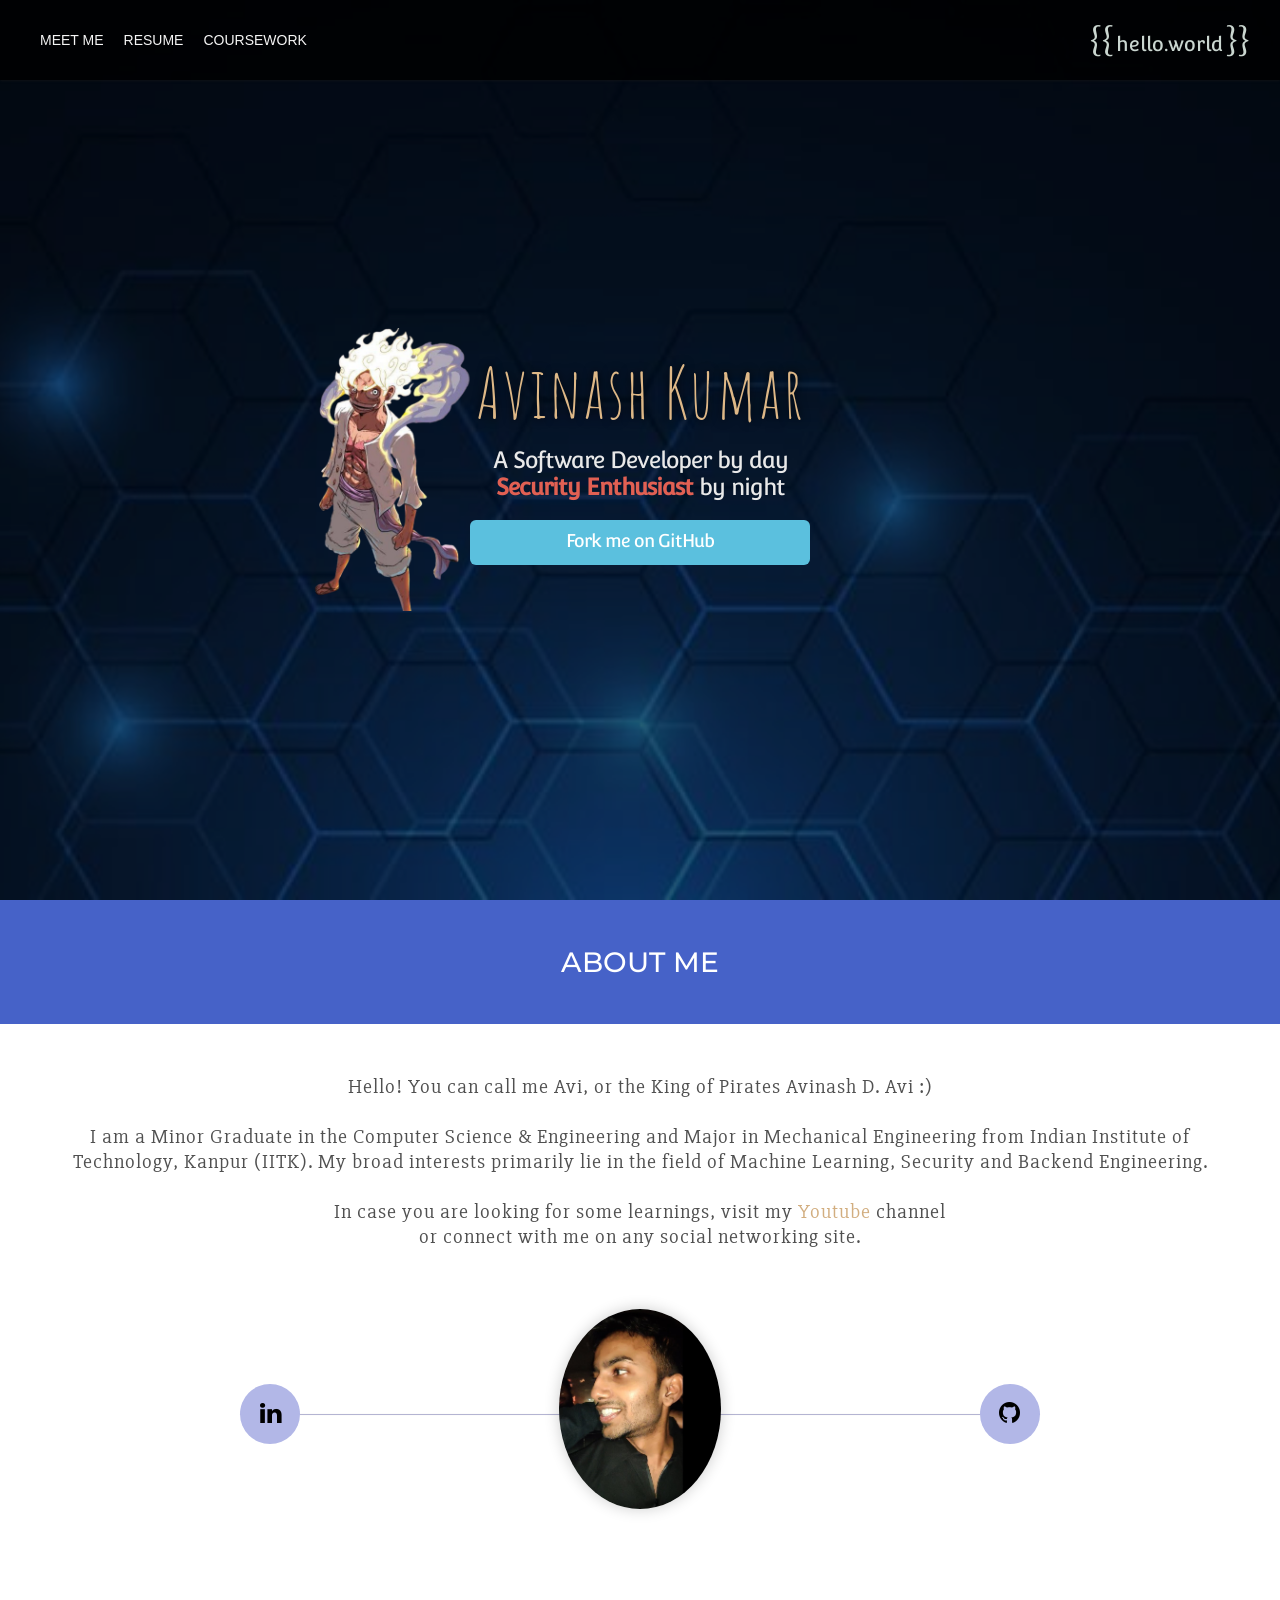
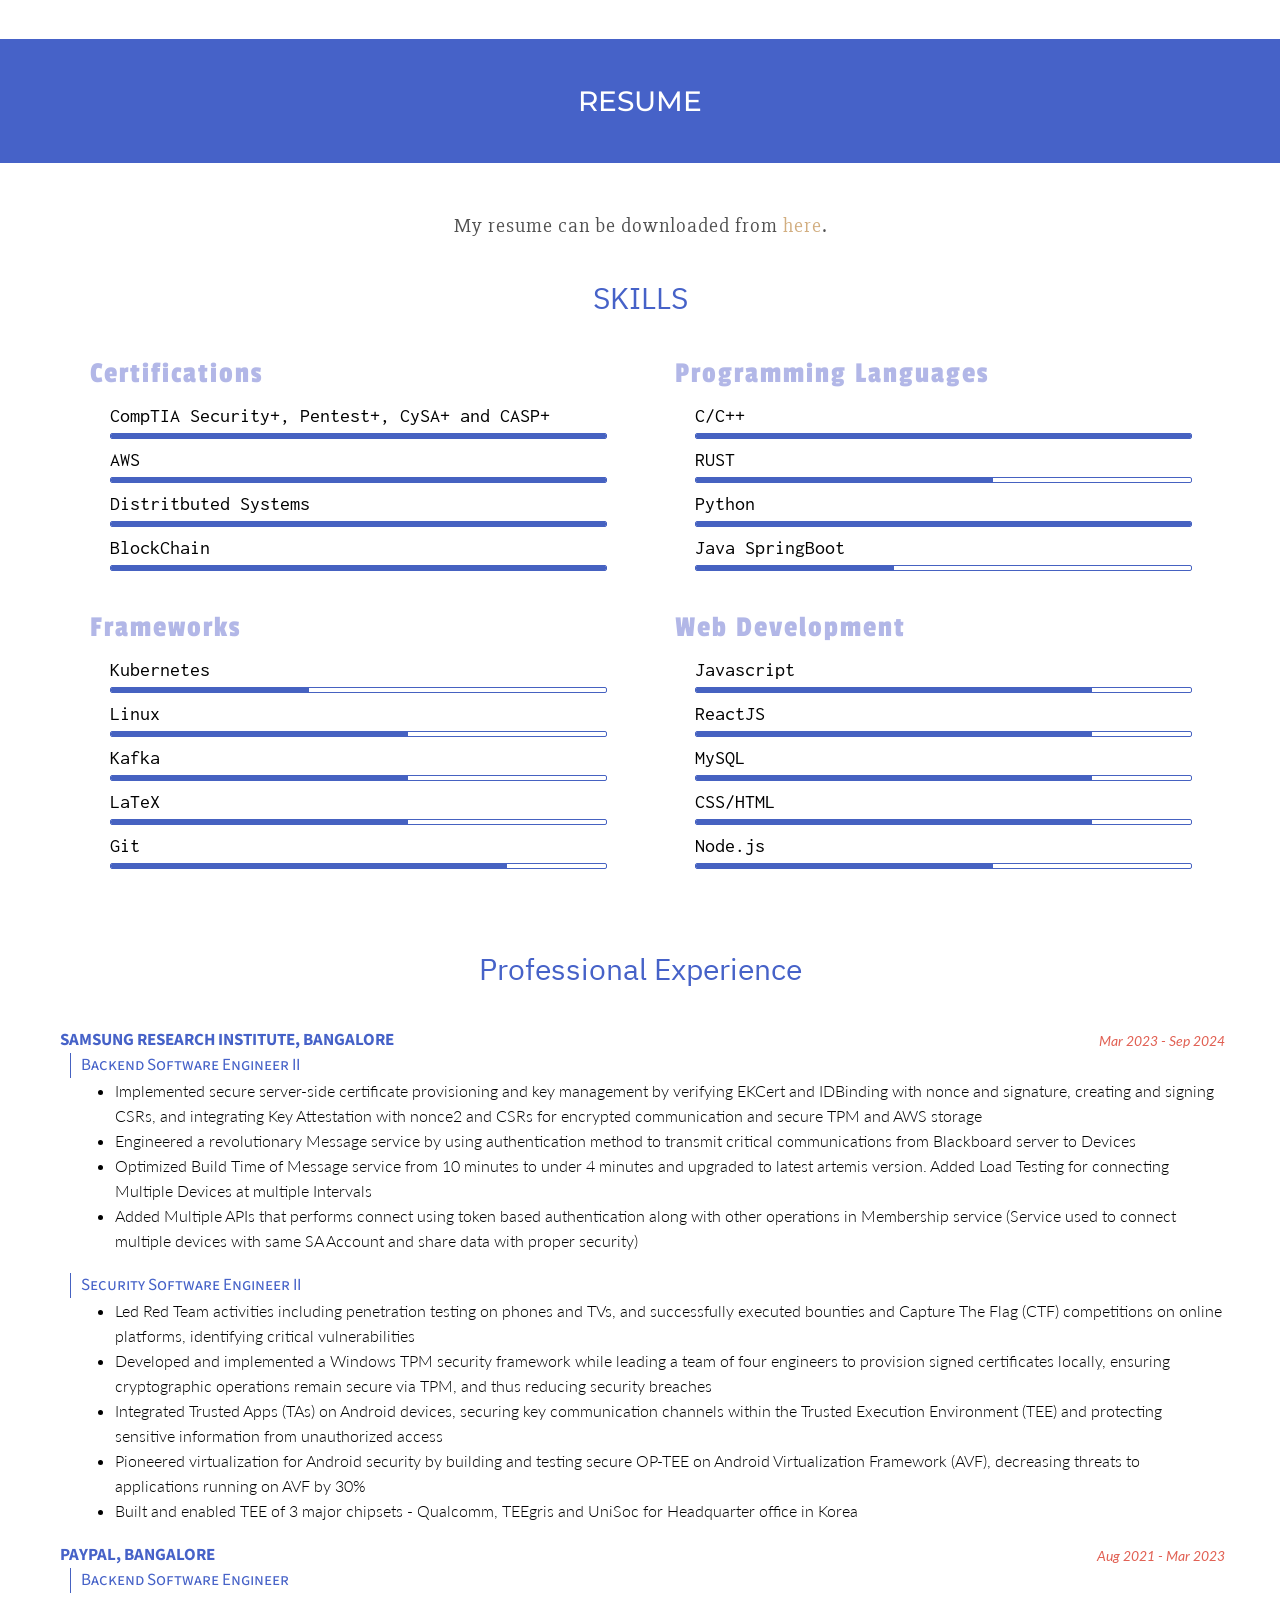
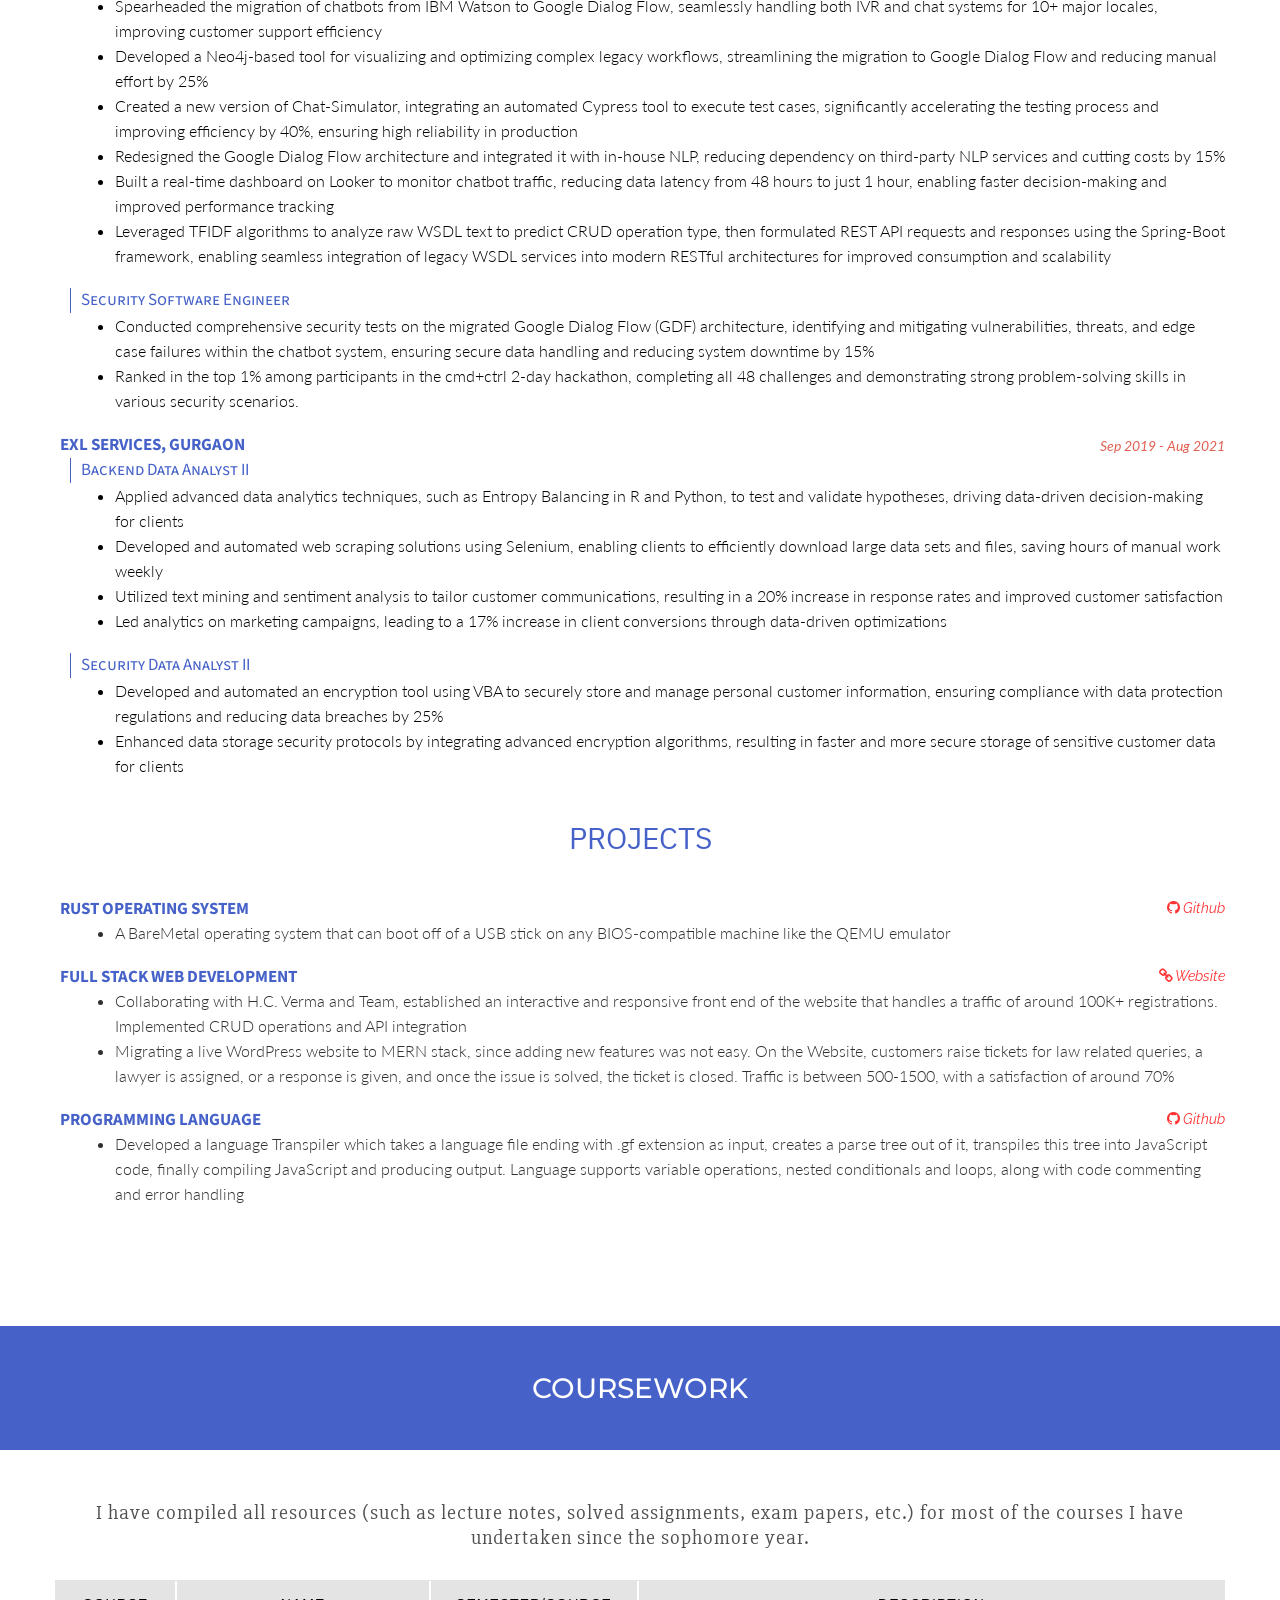
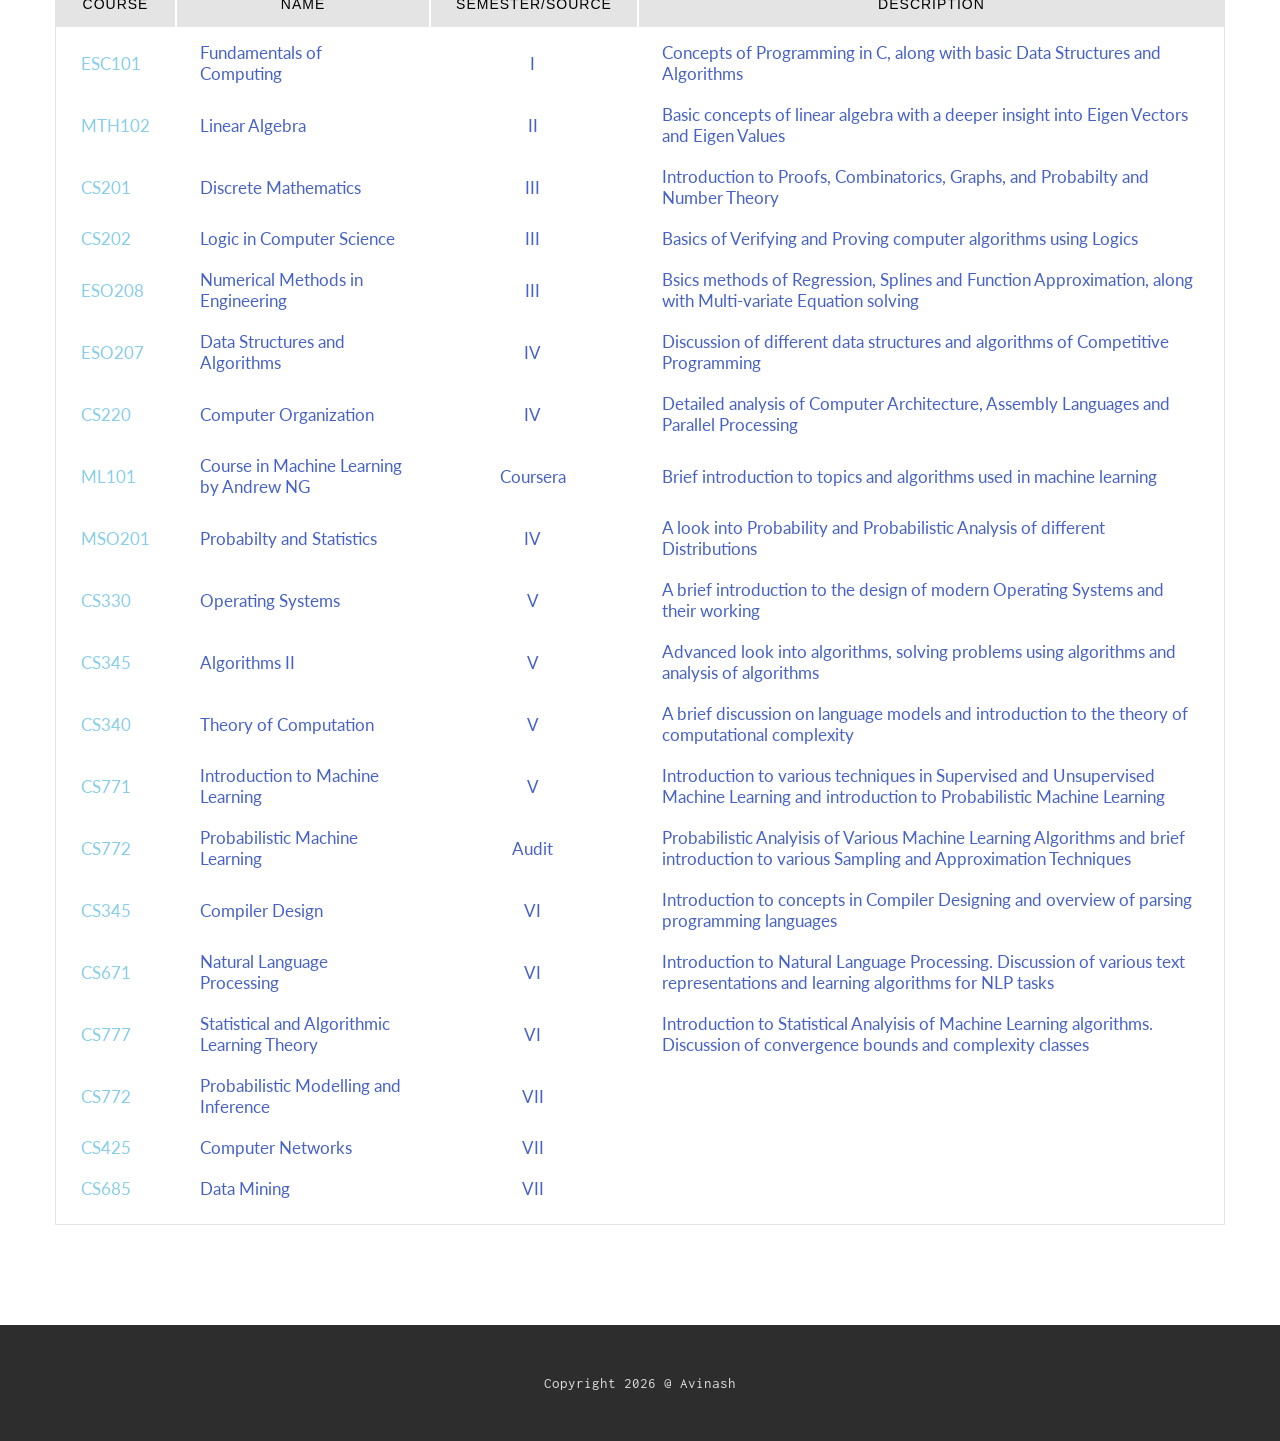
==== index.html @ de229755 "Update index.html" ====
<!DOCTYPE html>
<html lang="en">

<head>
    <meta charset="UTF-8">
    <title>Avinash</title>
    <link rel="icon" type="image/x-icon" href="https://wallpapers.com/images/hd/mangekyou-sharingan-eye-closeup-4lx17w6u2x662zei.png">

    <link rel="stylesheet" href="css/fonts.css">
    <link rel="stylesheet" href="css/header.css">
    <link rel="stylesheet" href="css/main.css">
    <link rel="stylesheet" href="css/elements.css">
    <link rel="stylesheet" href="css/index.css">

    <!-- <link rel="stylesheet" href="css/font-awesome.css"> -->
    <link rel="stylesheet" href="https://cdnjs.cloudflare.com/ajax/libs/font-awesome/4.7.0/css/font-awesome.min.css">

    <script src="js/jquery.min.js"></script>
    <script src="js/index.js"></script>

</head>

<body>

    <div class="header">
        <div class="header-left">
            <ul class="header-nav">
                <li>
                    <span class="link" data-goto="about">Meet Me</span>
                </li>
                <li>
                    <span class="link" data-goto="resume">Resume</span>
                </li>
                <li>
                    <span class="link" data-goto="coursework">Coursework</span>
                </li>
            </ul>
        </div>

        <div class="header-right">
            <span style="font-size: 40px; font-weight: 300;">{{</span>
            <span style="font-family: 'Convergence'; line-height: 10px; font-size: 20px;">hello.world</span>
            <span style=" font-size: 40px; font-weight: 300; ">}}</span>
        </div>
    </div>

    <div class="container-heading " id="meetme ">

        <div class="container-heading-avatar ">
            <img src="includes/images/avatar.png ">
        </div>

        <div class="container-heading-content ">
            <h1>Avinash Kumar</h1>

            A Software Developer by day
            <br><b>Security Enthusiast</b> by night

            <a href="https://www.github.com/im4vk " target="_blank" class="github-button ">Fork me on GitHub</a>
        </div>

    </div>

    <div style="background-color: white ; z-index: 2; position: relative; ">

        <div class="break break-green" id="about">
            <h1>ABOUT ME</h1>
        </div>

        <div class="container">

            <div class="middle-text " style="margin-bottom: 60px; ">
                Hello! You can call me Avi, or the King of Pirates Avinash D. Avi :)
                <br><br>
                I am a Minor Graduate in the Computer Science & Engineering and Major in Mechanical Engineering from Indian Institute
                of Technology, Kanpur (IITK). My broad interests primarily lie in the field of Machine Learning, Security and Backend Engineering.
                <br><br>
                In case you are looking for some learnings, visit my
                <a href="https://www.youtube.com/@iitianka14" target="_blank">Youtube</a> channel
                <br> or connect with me on any social networking site.
            </div>

            <div id="contact">
                <div class="contact-social-block">
                    <a href="https://www.linkedin.com/in/im4vk" target="_blank">
                        <!-- <img src="includes/images/linkedin.png"> -->
                        <i class="fa fa-linkedin"></i>
                    </a>
                </div>
                <div class="contact-profile-block">
                    <img src="includes/images/profile.jpg">
                </div>
                <div class="contact-social-block">
                    <a href="https://www.github.com/im4vk" target="_blank">
                        <!-- <img src="includes/images/github.ico"> -->
                        <i class="fa fa-github"></i>
                    </a>
                </div>
            </div>

            <div class="middle-text">

            </div>
        </div>

        <div class="break break-green" id="resume">
            <h1>RESUME</h1>
        </div>

        <div class="container resume">
            <div class="middle-text">
                My resume can be downloaded from
                <a href="includes/files/resume.pdf" target="_blank" >here</a>.
                <!-- The latex files are uploaded on
                <a href="https://github.com/fat-fighter/resume">my github</a>. -->
            </div>

            <h2>SKILLS</h2>
            <div id="skills"></div>

            <h2>Professional Experience</h2>

            <div id="experiences">
                <div class="project">
                    <div class="name">
                        Samsung Research Institute, Bangalore
                        <br><div class="position">Backend Software Engineer II</div>
                    </div>
                    <div class="time">
                        Mar 2023 - Sep 2024
                    </div>
                    <br><br>
                    <!-- <div class="objective" style="padding-left: 20px;">
                        <ol>
                            <li>Introduce changes in existing models for asset liability gap management for deposits
                                and clearing house initial margin, and</li>

                            <li>Build a lite calculator for customer margin allocation for proper internalization</li>
                        </ol>
                    </div> -->
                    <ul>
                        <li>Implemented secure server-side certificate provisioning and key management by verifying EKCert and IDBinding with nonce
                            and signature, creating and signing CSRs, and integrating Key Attestation with nonce2 and CSRs for encrypted
                            communication and secure TPM and AWS storage</li>
                            <li>    Engineered a revolutionary Message service by using authentication method to transmit critical communications from
                            Blackboard server to Devices</li>
                            <li> Optimized Build Time of Message service from 10 minutes to under 4 minutes and upgraded to latest artemis version.
                            Added Load Testing for connecting Multiple Devices at multiple Intervals</li>
                            <li> Added Multiple APIs that performs connect using token based authentication along with other operations in Membership
                            service (Service used to connect multiple devices with same SA Account and share data with proper security)
                        </li>
                    </ul>
                </div>

                <div class="project">
                    <div class="name">
                        <div class="position">Security Software Engineer II</div>
                    </div>
                    <br>
                    
                    <ul>
                        <li>Led Red Team activities including penetration testing on phones and TVs, and successfully executed bounties and Capture
                            The Flag (CTF) competitions on online platforms, identifying critical vulnerabilities</li>
                            <li> Developed and implemented a Windows TPM security framework while leading a team of four engineers to provision
                            signed certificates locally, ensuring cryptographic operations remain secure via TPM, and thus reducing security breaches</li>
                            <li> Integrated Trusted Apps (TAs) on Android devices, securing key communication channels within the Trusted Execution
                            Environment (TEE) and protecting sensitive information from unauthorized access</li>
                            <li> Pioneered virtualization for Android security by building and testing secure OP-TEE on Android Virtualization Framework
                            (AVF), decreasing threats to applications running on AVF by 30%</li>
                            <li> Built and enabled TEE of 3 major chipsets - Qualcomm, TEEgris and UniSoc for Headquarter office in Korea
                        </li>
                    </ul>
                </div>

                <div class="project">
                    <div class="name">
                        PayPal, Bangalore
                        <br><div class="position">Backend Software Engineer</div>
                    </div>
                    <div class="time">
                        Aug 2021 - Mar 2023
                    </div>
                    <br><br>
                    <ul>
                        <li>Spearheaded the migration of chatbots from IBM Watson to Google Dialog Flow, seamlessly handling both IVR and chat
                            systems for 10+ major locales, improving customer support efficiency</li>
                            <li> Developed a Neo4j-based tool for visualizing and optimizing complex legacy workflows, streamlining the migration to
                            Google Dialog Flow and reducing manual effort by 25%</li>
                            <li> Created a new version of Chat-Simulator, integrating an automated Cypress tool to execute test cases, significantly
                            accelerating the testing process and improving efficiency by 40%, ensuring high reliability in production</li>
                            <li> Redesigned the Google Dialog Flow architecture and integrated it with in-house NLP, reducing dependency on third-party
                            NLP services and cutting costs by 15%</li>
                            <li> Built a real-time dashboard on Looker to monitor chatbot traffic, reducing data latency from 48 hours to just 1 hour,
                            enabling faster decision-making and improved performance tracking</li>
                            <li> Leveraged TFIDF algorithms to analyze raw WSDL text to predict CRUD operation type, then formulated REST API requests
                            and responses using the Spring-Boot framework, enabling seamless integration of legacy WSDL services into modern
                            RESTful architectures for improved consumption and scalability
                            </li>
                    </ul>
                </div>

                <div class="project">
                    <div class="name">
                        <div class="position">Security Software Engineer</div>
                    </div>
                    <br>
                    <ul>
                        <li>Conducted comprehensive security tests on the migrated Google Dialog Flow (GDF) architecture, identifying and mitigating
                            vulnerabilities, threats, and edge case failures within the chatbot system, ensuring secure data handling and reducing system
                            downtime by 15% </li> 
                            <li> Ranked in the top 1% among participants in the cmd+ctrl 2-day hackathon, completing all 48 challenges and demonstrating
                            strong problem-solving skills in various security scenarios.</li>
                            
                    </ul>
                </div>
                <div class="project">
                    <div class="name">
                        EXL Services, Gurgaon
                        <br><div class="position">Backend Data Analyst II</div>
                    </div>
                    <div class="time">
                        Sep 2019 - Aug 2021
                    </div>
                    <br><br>
                    <ul>
                        <li>Applied advanced data analytics techniques, such as Entropy Balancing in R and Python, to test and validate hypotheses,
                            driving data-driven decision-making for clients</li>
                            <li> Developed and automated web scraping solutions using Selenium, enabling clients to efficiently download large data sets
                            and files, saving hours of manual work weekly</li>
                            <li> Utilized text mining and sentiment analysis to tailor customer communications, resulting in a 20% increase in response
                            rates and improved customer satisfaction</li>
                            <li> Led analytics on marketing campaigns, leading to a 17% increase in client conversions through data-driven optimizations
                        </li>
                    </ul>
                </div>

                <div class="project">
                    <div class="name">
                        <div class="position">Security Data Analyst II</div>
                    </div>
                    <br>
                    <ul>
                        <li>
                            Developed and automated an encryption tool using VBA to securely store and manage personal customer information,
                            ensuring compliance with data protection regulations and reducing data breaches by 25%</li>
                        <li>    Enhanced data storage security protocols by integrating advanced encryption algorithms, resulting in faster and more
                            secure storage of sensitive customer data for clients
                        </li>
                    </ul>
                </div>
            </div>

            <h2>PROJECTS</h2>

            <div id="projects">
                <!-- <h3>Machine Learning</h3> -->

                <div class="project">
                    <div class="name">
                        RUST Operating System

                        <div class="links">
                            <!-- <a target="_blank" href="includes/files/dvgae.pdf">
                                <i class="far fa-file-pdf icon-large"></i>
                                Report
                            </a> -->

                            <a target="_blank" href="https://github.com/im4vk/OSinRust" style="font-style: italic;">
                                <i class="fa fa-github icon-large"></i>
                                Github
                            </a>
                        </div>
                    </div>
                    <!-- <div class="time">
                        Fall 2018 (Ongoing)
                    </div>
                    <div class="supervisor">
                        Prof. Piyush Rai
                    </div> -->
                    <ul>
                        <li>A BareMetal operating system that can boot off of a USB stick on any BIOS-compatible machine like the QEMU emulator</li>
                    </ul>
                </div>

                <div class="project">
                    <div class="name">
                        Full Stack Web Development

                        <div class="links">
                            <a target="_blank" href="https://sheriffinc.com/" style="font-style: italic;">
                                <i class="fa fa-link icon-large"></i>
                                Website
                            </a>
                        </div>
                    </div>
                    <ul>
                        <li>Collaborating with H.C. Verma and Team, established an interactive and responsive front end of the website that handles a
                        traffic of around 100K+ registrations. Implemented CRUD operations and API integration</li>
                        <li>Migrating a live WordPress website to MERN stack, since adding new features was not easy. On the Website, customers raise
                        tickets for law related queries, a lawyer is assigned, or a response is given, and once the issue is solved, the ticket is closed.
                        Traffic is between 500-1500, with a satisfaction of around 70%
                        </li>
                    </ul>
                </div>

                <div class="project">
                    <div class="name">
                        Programming Language

                        <div class="links">
                            <a target="_blank" href="https://github.com/im4vk/CustomTranspiler"   style="font-style: italic;">
                                <i class="fa fa-github icon-large"></i>
                                Github
                            </a>
                        </div>
                    </div>
                    <ul>
                        <li>Developed a language Transpiler which takes a language file ending with .gf extension as input, creates a parse tree out of it,
                            transpiles this tree into JavaScript code, finally compiling JavaScript and producing output. Language supports variable
                            operations, nested conditionals and loops, along with code commenting and error handling</li>
                    </ul>
                </div>

            </div>

        </div>

        <div class="break break-green" id="coursework">
            <h1>COURSEWORK</h1>
        </div>

        <div class="container">

            <div class="middle-text">
                I have compiled all resources (such as lecture notes, solved assignments, exam papers, etc.) for most
                of the courses I have undertaken since the sophomore year.
                <!-- <a href="https://github.com/fat-fighter/iitk-courses">here</a> -->
            </div>

            <table>
                <thead>
                    <tr>
                        <td>Course</td>
                        <td>Name</td>
                        <td>Semester/Source</td>
                        <td>Description</td>
                    </tr>
                </thead>
                <tbody>
                    <tr>
                        <td>ESC101</td>
                        <td>Fundamentals of Computing</td>
                        <td class="field-center">I</td>
                        <td>Concepts of Programming in C, along with basic Data Structures and Algorithms</td>
                    </tr>
                    <tr>
                        <td>MTH102</td>
                        <td>Linear Algebra</td>
                        <td class="field-center">II</td>
                        <td>Basic concepts of linear algebra with a deeper insight into Eigen Vectors and Eigen Values</td>
                    </tr>
                    <tr>
                        <td>CS201</td>
                        <td>Discrete Mathematics</td>
                        <td class="field-center">III</td>
                        <td>Introduction to Proofs, Combinatorics, Graphs, and Probabilty and Number Theory</td>
                    </tr>
                    <tr>
                        <td>CS202</td>
                        <td>Logic in Computer Science</td>
                        <td class="field-center">III</td>
                        <td>Basics of Verifying and Proving computer algorithms using Logics</td>
                    </tr>
                    <tr>
                        <td>ESO208</td>
                        <td>Numerical Methods in Engineering</td>
                        <td class="field-center">III</td>
                        <td>Bsics methods of Regression, Splines and Function Approximation, along with Multi-variate
                            Equation
                            solving
                        </td>
                    </tr>
                    <tr>
                        <td>ESO207</td>
                        <td>Data Structures and Algorithms</td>
                        <td class="field-center">IV</td>
                        <td>Discussion of different data structures and algorithms of Competitive Programming</td>
                    </tr>
                    <tr>
                        <td>CS220</td>
                        <td>Computer Organization</td>
                        <td class="field-center">IV</td>
                        <td>Detailed analysis of Computer Architecture, Assembly Languages and Parallel Processing</td>
                    </tr>
                    <tr>
                        <td>ML101</td>
                        <td>Course in Machine Learning by Andrew NG</td>
                        <td class="field-center">Coursera</td>
                        <td>Brief introduction to topics and algorithms used in machine learning</td>
                    </tr>
                    <tr>
                        <td>MSO201</td>
                        <td>Probabilty and Statistics</td>
                        <td class="field-center">IV</td>
                        <td>A look into Probability and Probabilistic Analysis of different Distributions</td>
                    </tr>
                    <tr>
                        <td>CS330</td>
                        <td>Operating Systems</td>
                        <td class="field-center">V</td>
                        <td>A brief introduction to the design of modern Operating Systems and their working</td>
                    </tr>
                    <tr>
                        <td>CS345</td>
                        <td>Algorithms II</td>
                        <td class="field-center">V</td>
                        <td>Advanced look into algorithms, solving problems using algorithms and analysis of algorithms</td>
                    </tr>
                    <tr>
                        <td>CS340</td>
                        <td>Theory of Computation</td>
                        <td class="field-center">V</td>
                        <td>A brief discussion on language models and introduction to the theory of computational
                            complexity</td>
                    </tr>
                    <tr>
                        <td>CS771</td>
                        <td>Introduction to Machine Learning</td>
                        <td class="field-center">V</td>
                        <td>Introduction to various techniques in Supervised and Unsupervised Machine Learning and
                            introduction
                            to Probabilistic Machine Learning</td>
                    </tr>
                    <tr>
                        <td>CS772</td>
                        <td>Probabilistic Machine Learning</td>
                        <td class="field-center">Audit</td>
                        <td>Probabilistic Analyisis of Various Machine Learning Algorithms and brief introduction to
                            various
                            Sampling and Approximation Techniques</td>
                    </tr>
                    <tr>
                        <td>CS345</td>
                        <td>Compiler Design</td>
                        <td class="field-center">VI</td>
                        <td>Introduction to concepts in Compiler Designing and overview of parsing programming
                            languages</td>
                    </tr>
                    <tr>
                        <td>CS671</td>
                        <td>Natural Language Processing</td>
                        <td class="field-center">VI</td>
                        <td>Introduction to Natural Language Processing. Discussion of various text representations and
                            learning algorithms for NLP tasks</td>
                    </tr>
                    <tr>
                        <td>CS777</td>
                        <td>Statistical and Algorithmic Learning Theory</td>
                        <td class="field-center">VI</td>
                        <td>Introduction to Statistical Analyisis of Machine Learning algorithms. Discussion of
                            convergence bounds and complexity classes</td>
                    </tr>
                    <tr>
                        <td>CS772</td>
                        <td>Probabilistic Modelling and Inference</td>
                        <td class="field-center">VII</td>
                        <td></td>
                    </tr>
                    <tr>
                        <td>CS425</td>
                        <td>Computer Networks</td>
                        <td class="field-center">VII</td>
                        <td></td>
                    </tr>
                    </tr>
                    <tr>
                        <td>CS685</td>
                        <td>Data Mining</td>
                        <td class="field-center">VII</td>
                        <td></td>
                    </tr>
                </tbody>
            </table>

            </tbody>
            </table>

        </div>

        <div class="footer ">
            Copyright <script>document.write(new Date().getFullYear())</script> @ Avinash
        </div>

    </div>

</body>

</html>
---- css/fonts.css ----
@import url(https://fonts.googleapis.com/css?family=Convergence);
@import url(https://fonts.googleapis.com/css?family=Amatic+SC);
@import url(https://fonts.googleapis.com/css?family=Lato:300,400,600);
@import url(https://fonts.googleapis.com/css?family=Inconsolata);
@import url(https://fonts.googleapis.com/css?family=Passion+One);
@import url(https://fonts.googleapis.com/css?family=Slabo+27px);
@import url(https://fonts.googleapis.com/css?family=Montserrat:400,600);
@import url(https://fonts.googleapis.com/css?family=Raleway:300);
@import url(https://fonts.googleapis.com/css?family=Alegreya+SC);
@import url(https://fonts.googleapis.com/css?family=Alegreya);
@import url(https://fonts.googleapis.com/css?family=Source+Sans+Pro:400,700);
@font-face {
  font-family: "Simplifica";
  src: url(../fonts/simplifica.ttf);
}
@font-face {
  font-family: "IBM Plex Sans";
  src: url(../fonts/ibm-plex-sans.ttf);
}

/*# sourceMappingURL=fonts.css.map */
---- css/header.css ----
.header {
  background-color: rgba(0, 0, 0, 0.8);
  height: 80px;
  color: whitesmoke;
  position: fixed;
  top: 0;
  left: 0;
  width: calc(100% - 60px);
  padding: 0 30px;
  z-index: 1000;
  box-shadow: 0 0 3px #191919;
  font-family: "Century Gothic", sans-serif;
}
.header .header-left {
  float: left;
}
.header .header-right {
  float: right;
  font-family: "Alegreya", sans-serif;
  line-height: 75px;
  color: #cad6d0;
}
.header .header-right h2 {
  color: #cad6d0;
  font-size: 30px;
}
.header .header-right a {
  color: gainsboro;
}
.header .header-nav {
  list-style: none;
  margin: 0;
  padding: 0;
  height: 80px;
}
.header .header-nav li {
  float: left;
  height: 100%;
  line-height: 60px;
  padding: 10px;
  position: relative;
  text-transform: uppercase;
}
.header .header-nav li span.link {
  cursor: pointer;
}
.header .header-nav li span.link:hover {
  color: burlywood;
}

/*# sourceMappingURL=header.css.map */
---- css/main.css ----
body {
  padding-top: 100vh;
  margin: 0;
  font-family: "Convergence", sans-serif;
  color: #505050;
  background-color: #2d2d2d;
  user-select: none;
  font-size: 14px;
  overflow-x: hidden;
  -webkit-user-select: none;
  -moz-user-select: none;
  -ms-user-select: none;
  overflow-y: auto;
}

h1,
h2,
h3 {
  font-weight: 500;
  margin-top: 20px;
  margin-bottom: 10px;
}

p {
  margin: 0 0 10px 0;
}

a {
  color: #e16053;
  text-decoration: none;
  outline: none !important;
}

a:link {
  color: inherit;
  text-decoration: none;
  outline: none !important;
}

a:visited {
  color: inherit;
  text-decoration: none;
  outline: none !important;
}

a:hover {
  color: inherit;
  text-decoration: none;
  outline: none !important;
}

a:active {
  color: inherit;
  text-decoration: none;
  outline: none !important;
}

b {
  color: #e16053;
}

/*# sourceMappingURL=main.css.map */
---- css/elements.css ----
.break {
  padding: 45px 0;
  text-align: center;
  color: white;
  font-family: "Montserrat", sans-serif;
}
.break h1 {
  margin: 0;
}
.break.break-green {
  background-color: #4662c8;
}
.break.break-blue {
  background-color: #4662c8;
}

.footer {
  background-color: #2d2d2d;
  padding: 50px 0;
  text-align: center;
  color: gainsboro;
  font-family: "Inconsolata", sans-serif;
  font-size: 15px;
}

.middle-text {
  font-family: "Slabo 27px", sans-serif;
  font-size: 20px;
  letter-spacing: 1px;
  text-align: center;
  margin: 30px 0;
}
.middle-text a {
  color: #d2ae80;
}

.container {
  padding: 20px 0 100px 0;
  position: relative;
  margin-right: auto;
  margin-left: auto;
}
.container h2 {
  font-family: "IBM Plex Sans", sans-serif;
  font-size: 30px;
  text-align: center;
  margin: 40px 0;
  color: #4662c8;
}
.container h3 {
  font-family: "Montserrat", sans-serif;
  font-weight: 600;
  font-size: 20px;
  text-decoration: underline;
  color: #4662c8;
  margin-bottom: 20px;
}
.container table {
  background-color: white;
  overflow: hidden;
  border-spacing: 0;
  padding-bottom: 15px;
  border: 1px solid #e4e4e4;
}
.container table thead {
  font-family: "Century Gothic", sans-serif;
  text-transform: uppercase;
  letter-spacing: 1px;
  color: black;
  font-size: 14px;
  background-color: #e4e4e4;
}
.container table thead tr td {
  text-align: center;
  border-left: 2px solid white;
  padding: 15px 25px;
}
.container table thead tr td:first-of-type {
  border-left: none;
}
.container table tbody tr {
  color: #4662c8;
  font-family: "Lato", sans-serif;
  font-size: 17px;
}
.container table tbody tr td {
  padding: 10px 25px;
}
.container table tbody tr td:first-of-type {
  color: skyblue;
}
.container table tbody tr:first-of-type td {
  padding-top: 15px;
}

.field-center {
  text-align: center;
}

@media (min-width: 768px) {
  .container {
    width: 750px;
  }
}
@media (min-width: 992px) {
  .container {
    width: 970px;
  }
}
@media (min-width: 1200px) {
  .container {
    width: 1170px;
  }
}

/*# sourceMappingURL=elements.css.map */
---- css/index.css ----
.container-heading {
  padding: calc(50vh - 122px) calc(50vw - 170px);
  position: fixed;
  width: 340px;
  height: 244px;
  z-index: 1;
  top: 0;
  left: 0;
  text-align: center;
}
.container-heading:before, .container-heading:after {
  height: 100%;
  width: 100%;
  display: block;
  content: "";
  position: absolute;
  top: 0;
  left: 0;
}
.container-heading:before {
  background-image: url("../includes/images/back.jpg");
  background-position: center;
  background-size: cover;
  z-index: -5;
}
.container-heading:after {
  background-color: rgba(0, 0, 0, 0.55);
  z-index: -3;
}
.container-heading .container-heading-content {
  font-size: 23px;
  letter-spacing: -1px;
  color: #e9e9e9;
  width: 340px;
  text-align: center;
}
.container-heading .container-heading-content h1 {
  font-family: "Amatic SC", sans-serif;
  font-size: 70px;
  letter-spacing: 2px;
  color: burlywood;
  text-shadow: 0 0 10px black;
}
.container-heading .container-heading-avatar {
  position: absolute;
  left: calc(50vw - 360px);
}
.container-heading .container-heading-avatar img {
  width: 200px;
}
.container-heading .github-button {
  height: 25px;
  width: calc(100% - 32px);
  display: block;
  border-color: #46b8da;
  background-color: #5bc0de;
  padding: 10px 16px;
  font-size: 18px;
  font-weight: 400;
  margin: 20px 0 0 0;
  border-radius: 6px;
  color: white !important;
}
.container-heading:hover {
  background-color: #31b0d5;
  border-color: #269abc;
}

#contact {
  display: flex;
  flex-flow: row;
  justify-content: space-between;
  position: relative;
  max-width: 800px;
  height: 200px;
  margin: auto;
}
#contact:before {
  background-color: #b4b4d2;
  box-shadow: 0 0 1px gainsboro;
  height: 1px;
  width: calc(100%);
  display: block;
  position: absolute;
  top: 105px;
  left: 0px;
  content: "";
  z-index: 0;
}
#contact .contact-social-block {
  padding: 75px 0;
  z-index: 100;
}
#contact .contact-social-block i {
  height: 60px;
  width: 60px;
  font-size: 25px;
  line-height: 60px;
  border-radius: 50%;
  text-align: center;
  vertical-align: middle;
  background-color: rgb(178, 183, 231);
  color: black;
  transition: all 100ms ease;
  -webkit-transition: all 100ms ease;
}
#contact .contact-social-block i:hover {
  margin-top: -20px;
  height: 100px;
  width: 100px;
  line-height: 100px;
  font-size: 35px;
  background-color: rgb(178, 183, 231);
}
#contact .contact-profile-block {
  z-index: 100;
}
#contact .contact-profile-block img {
  height: 200px;
  border-radius: 50%;
  box-shadow: 0 0 15px rgba(0, 0, 0, 0.2);
}

#skills {
  overflow: auto;
}
#skills .skill-group {
  width: calc(50% - 70px);
  float: left;
  padding: 0 35px 30px 35px;
}
#skills .skill-group .skill-title {
  font-family: "Passion One", sans-serif;
  font-size: 30px;
  color: rgb(178, 183, 231);
  letter-spacing: 2px;
  margin-bottom: 15px;
}
#skills .skill-group .skill {
  padding: 0 0 10px 20px;
  font-family: "Inconsolata", sans-serif;
  font-size: 20px;
  color: black;
  position: relative;
}
#skills .skill-group .skill .skill-rate {
  height: 4px;
  width: 100%;
  border: 1px solid #4662c1;
  margin-top: 7px;
  border-radius: 2px;
  overflow: hidden;
}
#skills .skill-group .skill .skill-rate div {
  height: 100%;
  background-color: #4662c1;
}
#skills .skill-group .skill .skill-rate.rate-1 div {
  width: 20%;
}
#skills .skill-group .skill .skill-rate.rate-2 div {
  width: 40%;
}
#skills .skill-group .skill .skill-rate.rate-3 div {
  width: 60%;
}
#skills .skill-group .skill .skill-rate.rate-4 div {
  width: 80%;
}
#skills .skill-group .skill .skill-rate.rate-5 div {
  width: 100%;
}

#projects {
  color: #303030;
}
#projects ul, #projects ol {
  margin: 0;
}
#projects .project {
  font-family: "Lato";
  font-weight: 300;
  font-size: 16px;
  padding-left: 20px;
  line-height: 25px;
  margin-bottom: 20px;
}
#projects .project .name {
  font-family: "Source Sans Pro";
  text-transform: uppercase;
  font-weight: 700;
  color: #4662c8;
  font-size: 17px;
  margin-left: -15px;
  width: calc(100% + 15px);
  margin-bottom: -2px;
}
#projects .project .name .links {
  float: right;
  text-transform: none;
  color: #ff3333;
  font-family: "Raleway";
  font-weight: 400;
  font-size: 14px;
  line-height: 23px;
}
#projects .project .name .links a {
  margin-left: 5px;
}
#projects .project .name .links a:hover {
  color: #aa3333;
  text-decoration: underline;
}
#projects .project .name .links a i {
  font-size: 15px;
}
#projects .project .time, #projects .project .course {
  float: right;
  font-style: italic;
  font-size: 14px;
  color: black;
}
#projects .project .time:before {
  content: ", ";
}
#projects .project .supervisor {
  font-variant: small-caps;
  font-weight: 400;
  color: black;
  float: left;
}

#experiences {
  color: black;
}
#experiences ul, #experiences ol {
  margin: 0;
}
#experiences .project {
  font-family: "Lato";
  font-weight: 300;
  font-size: 16px;
  padding-left: 20px;
  line-height: 25px;
  margin-bottom: 20px;
}
#experiences .project .name {
  font-family: "Source Sans Pro";
  text-transform: uppercase;
  font-weight: 700;
  color: #4662c8;
  font-size: 17px;
  margin-left: -15px;
  margin-bottom: -2px;
  float: left;
}
#experiences .project .name .position {
  text-transform: none;
  font-variant: small-caps;
  font-weight: 400;
  display: inline-block;
  padding-left: 10px;
  margin-left: 10px;
  border-left: 1px solid #4662c1;
}
#experiences .project .time {
  float: right;
  font-weight: 400;
  font-style: italic;
  font-size: 14px;
  color: #e16053;
}

#projects .project .objective:before, #projects .project .approach:before, #projects .project .tools:before, #experiences .project .objective:before, #experiences .project .approach:before, #experiences .project .tools:before {
  font-weight: 600;
  font-style: italic;
  color: #e16053;
}
#projects .project .objective:before, #experiences .project .objective:before {
  content: "Objective: ";
}
#projects .project .approach:before, #experiences .project .approach:before {
  content: "Approach: ";
}
#projects .project .tools:before, #experiences .project .tools:before {
  content: "Tools/Languages:";
  display: block;
}

/*# sourceMappingURL=index.css.map */
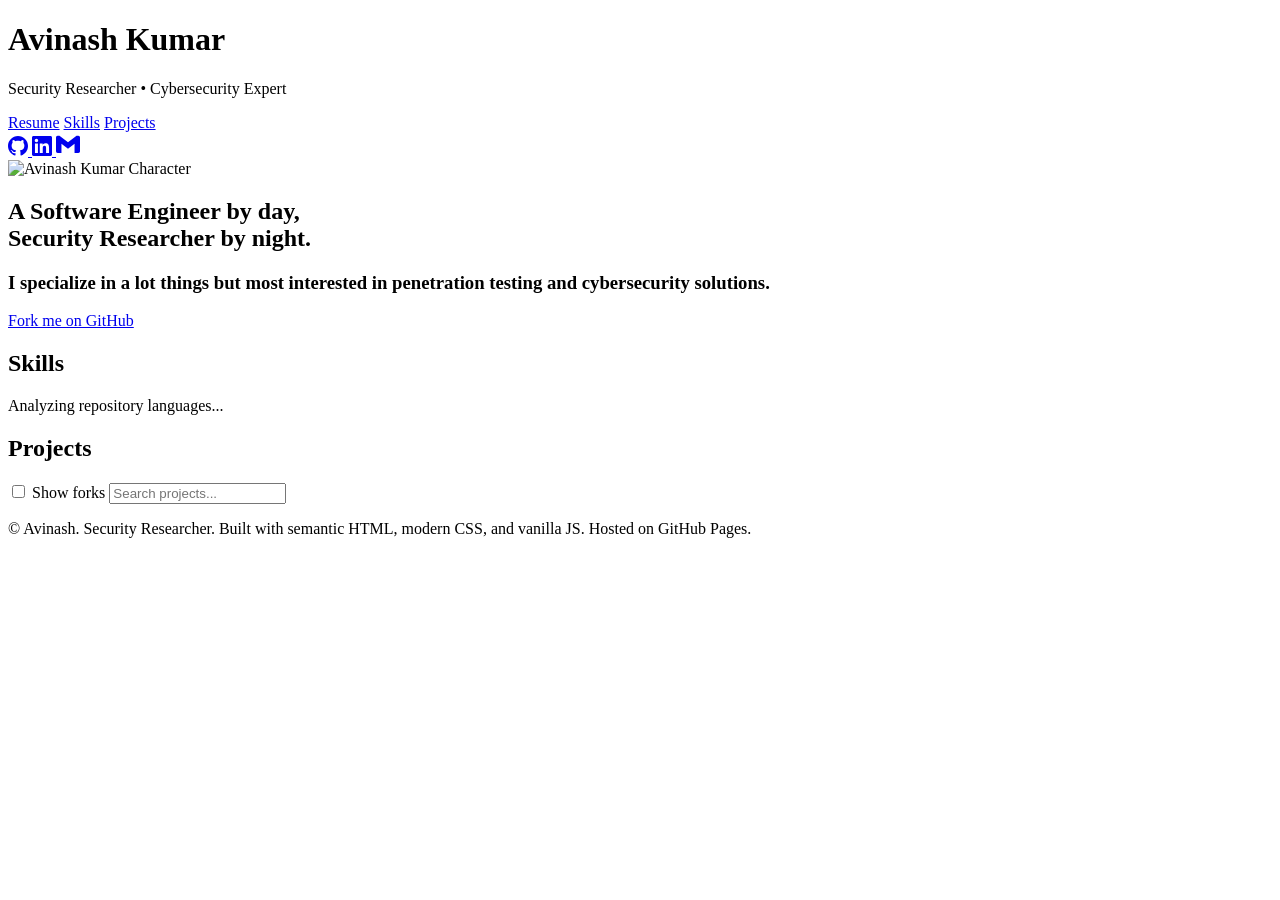
==== commit 9b69f934: "Create index.html" ====
--- a/index.html
+++ b/index.html
@@ -1,498 +1,187 @@
-<!DOCTYPE html>
+<!doctype html>
 <html lang="en">
-
-<head>
-    <meta charset="UTF-8">
+  <head>
+    <meta charset="utf-8">
+    <meta name="viewport" content="width=device-width, initial-scale=1">
+    <meta name="color-scheme" content="light dark">
     <title>Avinash</title>
     <link rel="icon" type="image/x-icon" href="https://wallpapers.com/images/hd/mangekyou-sharingan-eye-closeup-4lx17w6u2x662zei.png">
+    <meta name="description" content="Security researcher and penetration tester portfolio showcasing cybersecurity tools and vulnerability research.">
+    <link rel="preconnect" href="https://api.github.com" crossorigin>
+    <link rel="stylesheet" href="styles.css">
+  </head>
+  <body>
+    <div class="bg-animated" aria-hidden="true"></div>
 
-    <link rel="stylesheet" href="css/fonts.css">
-    <link rel="stylesheet" href="css/header.css">
-    <link rel="stylesheet" href="css/main.css">
-    <link rel="stylesheet" href="css/elements.css">
-    <link rel="stylesheet" href="css/index.css">
+    <header class="site-header">
+      <div class="container header-inner">
+        <div class="brand">
+          <div class="brand-text">
+            <!-- <div class="container-heading-content"> -->
+            <h1 class="name animated-header">Avinash Kumar</h1>
+            <p class="tagline">Security Researcher • Cybersecurity Expert</p>
+          </div>
+        </div>
+        <nav class="nav">
+          <a href="resume.html">Resume</a>
+          <a href="#skills">Skills</a>
+          <a href="#projects">Projects</a>
+          <!-- <a href="#social">Connect</a> -->
+        </nav>
+        <div class="header-social">
+          <a href="https://github.com/im4vk" target="_blank" rel="noopener" class="header-social-link" aria-label="GitHub">
+            <svg width="20" height="20" viewBox="0 0 24 24" fill="currentColor">
+              <path d="M12 0c-6.626 0-12 5.373-12 12 0 5.302 3.438 9.8 8.207 11.387.599.111.793-.261.793-.577v-2.234c-3.338.726-4.033-1.416-4.033-1.416-.546-1.387-1.333-1.756-1.333-1.756-1.089-.745.083-.729.083-.729 1.205.084 1.839 1.237 1.839 1.237 1.07 1.834 2.807 1.304 3.492.997.107-.775.418-1.305.762-1.604-2.665-.305-5.467-1.334-5.467-5.931 0-1.311.469-2.381 1.236-3.221-.124-.303-.535-1.524.117-3.176 0 0 1.008-.322 3.301 1.23.957-.266 1.983-.399 3.003-.404 1.02.005 2.047.138 3.006.404 2.291-1.552 3.297-1.23 3.297-1.23.653 1.653.242 2.874.118 3.176.77.84 1.235 1.911 1.235 3.221 0 4.609-2.807 5.624-5.479 5.921.43.372.823 1.102.823 2.222v3.293c0 .319.192.694.801.576 4.765-1.589 8.199-6.086 8.199-11.386 0-6.627-5.373-12-12-12z"/>
+            </svg>
+          </a>
+          <a href="https://linkedin.com/in/im4vk" target="_blank" rel="noopener" class="header-social-link" aria-label="LinkedIn">
+            <svg width="20" height="20" viewBox="0 0 24 24" fill="currentColor">
+              <path d="M20.447 20.452h-3.554v-5.569c0-1.328-.027-3.037-1.852-3.037-1.853 0-2.136 1.445-2.136 2.939v5.667H9.351V9h3.414v1.561h.046c.477-.9 1.637-1.85 3.37-1.85 3.601 0 4.267 2.37 4.267 5.455v6.286zM5.337 7.433c-1.144 0-2.063-.926-2.063-2.065 0-1.138.92-2.063 2.063-2.063 1.14 0 2.064.925 2.064 2.063 0 1.139-.925 2.065-2.064 2.065zm1.782 13.019H3.555V9h3.564v11.452zM22.225 0H1.771C.792 0 0 .774 0 1.729v20.542C0 23.227.792 24 1.771 24h20.451C23.2 24 24 23.227 24 22.271V1.729C24 .774 23.2 0 22.222 0h.003z"/>
+            </svg>
+          </a>
+          <a href="mailto:avinashjsr97@gmail.com" target="_blank" rel="noopener" class="header-social-link" aria-label="Email">
+            <svg width="24" height="24" viewBox="0 0 24 24" fill="currentColor">
+              <path d="M24 5.457v13.909c0 .904-.732 1.636-1.636 1.636h-3.819V11.73L12 16.64l-6.545-4.91v9.273H1.636A1.636 1.636 0 0 1 0 19.366V5.457c0-.904.732-1.636 1.636-1.636h1.832l8.532 6.399 8.532-6.399h1.832c.904 0 1.636.732 1.636 1.636z"/>
+            </svg>
+          </a>
+        </div>
+      </div>
+    </header>
 
-    <!-- <link rel="stylesheet" href="css/font-awesome.css"> -->
-    <link rel="stylesheet" href="https://cdnjs.cloudflare.com/ajax/libs/font-awesome/4.7.0/css/font-awesome.min.css">
+    <main>
+      <section class="hero container" id="home">
+        <div class="hero-content">
+          <div class="character-image">
+            <img src="assets/avatar.png" alt="Avinash Kumar Character" class="character-img">
+          </div>
+          <h2>A Software Engineer by day, <br> Security Researcher by night.</h2>
+          <h3>I specialize in a lot things but most interested in penetration testing and cybersecurity solutions.</h3>
+          <div class="hero-cta">
+            <a href="https://github.com/im4vk" target="_blank" class="github-btn">Fork me on GitHub</a>
+          </div>
+        </div>
+      </section>
 
-    <script src="js/jquery.min.js"></script>
-    <script src="js/index.js"></script>
+      <!-- Skills Section -->
+      <section class="section container" id="skills">
+        <div class="section-head">
+          <h1>Skills</h1>
+          <!-- <p>Tools and Programming languages from my research repositories</p> -->
+        </div>
+        <div id="skillsGrid" class="skills-grid">
+          <div class="loading-skills">
+            <p>Analyzing repository languages...</p>
+          </div>
+        </div>
+      </section>
 
-</head>
+      <section class="section container" id="projects">
+        <div class="section-head">
+          <h1>Projects</h1>
+          <div class="section-actions filters">
+            <label class="switch">
+              <input type="checkbox" id="toggleForks">
+              <span>Show forks</span>
+            </label>
+            <input type="search" id="searchInput" placeholder="Search projects..." aria-label="Search projects">
+          </div>
+        </div>
+        <div id="projectsGrid" class="grid"></div>
+        <div id="projectsStatus" class="status" role="status" aria-live="polite"></div>
+      </section>
 
-<body>
+      <!-- Social Media Section -->
+      <!-- <section class="section container" id="social">
+        <div class="section-head">
+          <h3>Connect With Me</h3>
+          <p>Find me on social media and professional networks</p>
+        </div>
+        <div class="social-grid">
+          <a href="https://github.com/im4vk" target="_blank" rel="noopener" class="social-item">
+            <div class="social-icon">
+              <svg width="24" height="24" viewBox="0 0 24 24" fill="currentColor">
+                <path d="M12 0c-6.626 0-12 5.373-12 12 0 5.302 3.438 9.8 8.207 11.387.599.111.793-.261.793-.577v-2.234c-3.338.726-4.033-1.416-4.033-1.416-.546-1.387-1.333-1.756-1.333-1.756-1.089-.745.083-.729.083-.729 1.205.084 1.839 1.237 1.839 1.237 1.07 1.834 2.807 1.304 3.492.997.107-.775.418-1.305.762-1.604-2.665-.305-5.467-1.334-5.467-5.931 0-1.311.469-2.381 1.236-3.221-.124-.303-.535-1.524.117-3.176 0 0 1.008-.322 3.301 1.23.957-.266 1.983-.399 3.003-.404 1.02.005 2.047.138 3.006.404 2.291-1.552 3.297-1.23 3.297-1.23.653 1.653.242 2.874.118 3.176.77.84 1.235 1.911 1.235 3.221 0 4.609-2.807 5.624-5.479 5.921.43.372.823 1.102.823 2.222v3.293c0 .319.192.694.801.576 4.765-1.589 8.199-6.086 8.199-11.386 0-6.627-5.373-12-12-12z"/>
+              </svg>
+            </div>
+            <div class="social-info">
+              <h3>GitHub</h3>
+              <p>@im4vk</p>
+            </div>
+          </a>
+          
+          <a href="https://linkedin.com/in/avinash-kumar" target="_blank" rel="noopener" class="social-item">
+            <div class="social-icon">
+              <svg width="24" height="24" viewBox="0 0 24 24" fill="currentColor">
+                <path d="M20.447 20.452h-3.554v-5.569c0-1.328-.027-3.037-1.852-3.037-1.853 0-2.136 1.445-2.136 2.939v5.667H9.351V9h3.414v1.561h.046c.477-.9 1.637-1.85 3.37-1.85 3.601 0 4.267 2.37 4.267 5.455v6.286zM5.337 7.433c-1.144 0-2.063-.926-2.063-2.065 0-1.138.92-2.063 2.063-2.063 1.14 0 2.064.925 2.064 2.063 0 1.139-.925 2.065-2.064 2.065zm1.782 13.019H3.555V9h3.564v11.452zM22.225 0H1.771C.792 0 0 .774 0 1.729v20.542C0 23.227.792 24 1.771 24h20.451C23.2 24 24 23.227 24 22.271V1.729C24 .774 23.2 0 22.222 0h.003z"/>
+              </svg>
+            </div>
+            <div class="social-info">
+              <h3>LinkedIn</h3>
+              <p>Avinash Kumar</p>
+            </div>
+          </a>
+          
+          <a href="https://twitter.com/avinash_sec" target="_blank" rel="noopener" class="social-item">
+            <div class="social-icon">
+              <svg width="24" height="24" viewBox="0 0 24 24" fill="currentColor">
+                <path d="M23.953 4.57a10 10 0 01-2.825.775 4.958 4.958 0 002.163-2.723c-.951.555-2.005.959-3.127 1.184a4.92 4.92 0 00-8.384 4.482C7.69 8.095 4.067 6.13 1.64 3.162a4.822 4.822 0 00-.666 2.475c0 1.71.87 3.213 2.188 4.096a4.904 4.904 0 01-2.228-.616v.06a4.923 4.923 0 003.946 4.827 4.996 4.996 0 01-2.212.085 4.936 4.936 0 004.604 3.417 9.867 9.867 0 01-6.102 2.105c-.39 0-.779-.023-1.17-.067a13.995 13.995 0 007.557 2.209c9.053 0 13.998-7.496 13.998-13.985 0-.21 0-.42-.015-.63A9.935 9.935 0 0024 4.59z"/>
+              </svg>
+            </div>
+            <div class="social-info">
+              <h3>Twitter</h3>
+              <p>@avinash_sec</p>
+            </div>
+          </a>
+          
+          <a href="mailto:avinash@example.com" class="social-item">
+            <div class="social-icon">
+              <svg width="24" height="24" viewBox="0 0 24 24" fill="currentColor">
+                <path d="M24 5.457v13.909c0 .904-.732 1.636-1.636 1.636h-3.819V11.73L12 16.64l-6.545-4.91v9.273H1.636A1.636 1.636 0 0 1 0 19.366V5.457c0-.904.732-1.636 1.636-1.636h1.832l8.532 6.399 8.532-6.399h1.832c.904 0 1.636.732 1.636 1.636z"/>
+              </svg>
+            </div>
+            <div class="social-info">
+              <h3>Email</h3>
+              <p>avinash@example.com</p>
+            </div>
+          </a>
+        </div>
+      </section> -->
 
-    <div class="header">
-        <div class="header-left">
-            <ul class="header-nav">
-                <li>
-                    <span class="link" data-goto="about">Meet Me</span>
-                </li>
-                <li>
-                    <span class="link" data-goto="resume">Resume</span>
-                </li>
-                <li>
-                    <span class="link" data-goto="coursework">Coursework</span>
-                </li>
-            </ul>
+    </main>
+
+    <footer class="site-footer">
+      <div class="container">
+        <p>© <span id="year"></span> Avinash. Security Researcher. Built with semantic HTML, modern CSS, and vanilla JS. Hosted on GitHub Pages.</p>
+      </div>
+    </footer>
+
+    <!-- Project Modal -->
+    <div id="projectModal" class="modal" style="display: none;">
+      <div class="modal-overlay" onclick="closeProjectModal()"></div>
+      <div class="modal-content">
+        <div class="modal-header">
+          <div class="modal-title">
+            <h2 id="modalProjectName"></h2>
+            <div class="modal-stats" id="modalProjectStats"></div>
+          </div>
+          <button class="modal-close" onclick="closeProjectModal()" aria-label="Close modal">×</button>
         </div>
-
-        <div class="header-right">
-            <span style="font-size: 40px; font-weight: 300;">{{</span>
-            <span style="font-family: 'Convergence'; line-height: 10px; font-size: 20px;">hello.world</span>
-            <span style=" font-size: 40px; font-weight: 300; ">}}</span>
+        <div class="modal-body">
+          <div class="modal-links" id="modalProjectLinks"></div>
+          <div class="modal-description" id="modalProjectDescription"></div>
+          <div class="modal-readme">
+            <h3>📖 README</h3>
+            <div class="readme-content" id="modalReadmeContent">
+              <div class="loading">Loading README...</div>
+            </div>
+          </div>
         </div>
+      </div>
     </div>
 
-    <div class="container-heading " id="meetme ">
+    <!-- No external dependencies needed - using compiled PDF -->
+    <script src="script.js" defer></script>
+  </body>
+  </html>
 
-        <div class="container-heading-avatar ">
-            <img src="includes/images/avatar.png ">
-        </div>
 
-        <div class="container-heading-content ">
-            <h1>Avinash Kumar</h1>
-
-            A Software Developer by day
-            <br><b>Security Enthusiast</b> by night
-
-            <a href="https://www.github.com/im4vk " target="_blank" class="github-button ">Fork me on GitHub</a>
-        </div>
-
-    </div>
-
-    <div style="background-color: white ; z-index: 2; position: relative; ">
-
-        <div class="break break-green" id="about">
-            <h1>ABOUT ME</h1>
-        </div>
-
-        <div class="container">
-
-            <div class="middle-text " style="margin-bottom: 60px; ">
-                Hello! You can call me Avi, or the King of Pirates Avinash D. Avi :)
-                <br><br>
-                I am a Minor Graduate in the Computer Science & Engineering and Major in Mechanical Engineering from Indian Institute
-                of Technology, Kanpur (IITK). My broad interests primarily lie in the field of Machine Learning, Security and Backend Engineering.
-                <br><br>
-                In case you are looking for some learnings, visit my
-                <a href="https://www.youtube.com/@iitianka14" target="_blank">Youtube</a> channel
-                <br> or connect with me on any social networking site.
-            </div>
-
-            <div id="contact">
-                <div class="contact-social-block">
-                    <a href="https://www.linkedin.com/in/im4vk" target="_blank">
-                        <!-- <img src="includes/images/linkedin.png"> -->
-                        <i class="fa fa-linkedin"></i>
-                    </a>
-                </div>
-                <div class="contact-profile-block">
-                    <img src="includes/images/profile.jpg">
-                </div>
-                <div class="contact-social-block">
-                    <a href="https://www.github.com/im4vk" target="_blank">
-                        <!-- <img src="includes/images/github.ico"> -->
-                        <i class="fa fa-github"></i>
-                    </a>
-                </div>
-            </div>
-
-            <div class="middle-text">
-
-            </div>
-        </div>
-
-        <div class="break break-green" id="resume">
-            <h1>RESUME</h1>
-        </div>
-
-        <div class="container resume">
-            <div class="middle-text">
-                My resume can be downloaded from
-                <a href="includes/files/resume.pdf" target="_blank" >here</a>.
-                <!-- The latex files are uploaded on
-                <a href="https://github.com/fat-fighter/resume">my github</a>. -->
-            </div>
-
-            <h2>SKILLS</h2>
-            <div id="skills"></div>
-
-            <h2>Professional Experience</h2>
-
-            <div id="experiences">
-                <div class="project">
-                    <div class="name">
-                        Samsung Research Institute, Bangalore
-                        <br><div class="position">Backend Software Engineer II</div>
-                    </div>
-                    <div class="time">
-                        Mar 2023 - Sep 2024
-                    </div>
-                    <br><br>
-                    <!-- <div class="objective" style="padding-left: 20px;">
-                        <ol>
-                            <li>Introduce changes in existing models for asset liability gap management for deposits
-                                and clearing house initial margin, and</li>
-
-                            <li>Build a lite calculator for customer margin allocation for proper internalization</li>
-                        </ol>
-                    </div> -->
-                    <ul>
-                        <li>Implemented secure server-side certificate provisioning and key management by verifying EKCert and IDBinding with nonce
-                            and signature, creating and signing CSRs, and integrating Key Attestation with nonce2 and CSRs for encrypted
-                            communication and secure TPM and AWS storage</li>
-                            <li>    Engineered a revolutionary Message service by using authentication method to transmit critical communications from
-                            Blackboard server to Devices</li>
-                            <li> Optimized Build Time of Message service from 10 minutes to under 4 minutes and upgraded to latest artemis version.
-                            Added Load Testing for connecting Multiple Devices at multiple Intervals</li>
-                            <li> Added Multiple APIs that performs connect using token based authentication along with other operations in Membership
-                            service (Service used to connect multiple devices with same SA Account and share data with proper security)
-                        </li>
-                    </ul>
-                </div>
-
-                <div class="project">
-                    <div class="name">
-                        <div class="position">Security Software Engineer II</div>
-                    </div>
-                    <br>
-                    
-                    <ul>
-                        <li>Led Red Team activities including penetration testing on phones and TVs, and successfully executed bounties and Capture
-                            The Flag (CTF) competitions on online platforms, identifying critical vulnerabilities</li>
-                            <li> Developed and implemented a Windows TPM security framework while leading a team of four engineers to provision
-                            signed certificates locally, ensuring cryptographic operations remain secure via TPM, and thus reducing security breaches</li>
-                            <li> Integrated Trusted Apps (TAs) on Android devices, securing key communication channels within the Trusted Execution
-                            Environment (TEE) and protecting sensitive information from unauthorized access</li>
-                            <li> Pioneered virtualization for Android security by building and testing secure OP-TEE on Android Virtualization Framework
-                            (AVF), decreasing threats to applications running on AVF by 30%</li>
-                            <li> Built and enabled TEE of 3 major chipsets - Qualcomm, TEEgris and UniSoc for Headquarter office in Korea
-                        </li>
-                    </ul>
-                </div>
-
-                <div class="project">
-                    <div class="name">
-                        PayPal, Bangalore
-                        <br><div class="position">Backend Software Engineer</div>
-                    </div>
-                    <div class="time">
-                        Aug 2021 - Mar 2023
-                    </div>
-                    <br><br>
-                    <ul>
-                        <li>Spearheaded the migration of chatbots from IBM Watson to Google Dialog Flow, seamlessly handling both IVR and chat
-                            systems for 10+ major locales, improving customer support efficiency</li>
-                            <li> Developed a Neo4j-based tool for visualizing and optimizing complex legacy workflows, streamlining the migration to
-                            Google Dialog Flow and reducing manual effort by 25%</li>
-                            <li> Created a new version of Chat-Simulator, integrating an automated Cypress tool to execute test cases, significantly
-                            accelerating the testing process and improving efficiency by 40%, ensuring high reliability in production</li>
-                            <li> Redesigned the Google Dialog Flow architecture and integrated it with in-house NLP, reducing dependency on third-party
-                            NLP services and cutting costs by 15%</li>
-                            <li> Built a real-time dashboard on Looker to monitor chatbot traffic, reducing data latency from 48 hours to just 1 hour,
-                            enabling faster decision-making and improved performance tracking</li>
-                            <li> Leveraged TFIDF algorithms to analyze raw WSDL text to predict CRUD operation type, then formulated REST API requests
-                            and responses using the Spring-Boot framework, enabling seamless integration of legacy WSDL services into modern
-                            RESTful architectures for improved consumption and scalability
-                            </li>
-                    </ul>
-                </div>
-
-                <div class="project">
-                    <div class="name">
-                        <div class="position">Security Software Engineer</div>
-                    </div>
-                    <br>
-                    <ul>
-                        <li>Conducted comprehensive security tests on the migrated Google Dialog Flow (GDF) architecture, identifying and mitigating
-                            vulnerabilities, threats, and edge case failures within the chatbot system, ensuring secure data handling and reducing system
-                            downtime by 15% </li> 
-                            <li> Ranked in the top 1% among participants in the cmd+ctrl 2-day hackathon, completing all 48 challenges and demonstrating
-                            strong problem-solving skills in various security scenarios.</li>
-                            
-                    </ul>
-                </div>
-                <div class="project">
-                    <div class="name">
-                        EXL Services, Gurgaon
-                        <br><div class="position">Backend Data Analyst II</div>
-                    </div>
-                    <div class="time">
-                        Sep 2019 - Aug 2021
-                    </div>
-                    <br><br>
-                    <ul>
-                        <li>Applied advanced data analytics techniques, such as Entropy Balancing in R and Python, to test and validate hypotheses,
-                            driving data-driven decision-making for clients</li>
-                            <li> Developed and automated web scraping solutions using Selenium, enabling clients to efficiently download large data sets
-                            and files, saving hours of manual work weekly</li>
-                            <li> Utilized text mining and sentiment analysis to tailor customer communications, resulting in a 20% increase in response
-                            rates and improved customer satisfaction</li>
-                            <li> Led analytics on marketing campaigns, leading to a 17% increase in client conversions through data-driven optimizations
-                        </li>
-                    </ul>
-                </div>
-
-                <div class="project">
-                    <div class="name">
-                        <div class="position">Security Data Analyst II</div>
-                    </div>
-                    <br>
-                    <ul>
-                        <li>
-                            Developed and automated an encryption tool using VBA to securely store and manage personal customer information,
-                            ensuring compliance with data protection regulations and reducing data breaches by 25%</li>
-                        <li>    Enhanced data storage security protocols by integrating advanced encryption algorithms, resulting in faster and more
-                            secure storage of sensitive customer data for clients
-                        </li>
-                    </ul>
-                </div>
-            </div>
-
-            <h2>PROJECTS</h2>
-
-            <div id="projects">
-                <!-- <h3>Machine Learning</h3> -->
-
-                <div class="project">
-                    <div class="name">
-                        RUST Operating System
-
-                        <div class="links">
-                            <!-- <a target="_blank" href="includes/files/dvgae.pdf">
-                                <i class="far fa-file-pdf icon-large"></i>
-                                Report
-                            </a> -->
-
-                            <a target="_blank" href="https://github.com/im4vk/OSinRust" style="font-style: italic;">
-                                <i class="fa fa-github icon-large"></i>
-                                Github
-                            </a>
-                        </div>
-                    </div>
-                    <!-- <div class="time">
-                        Fall 2018 (Ongoing)
-                    </div>
-                    <div class="supervisor">
-                        Prof. Piyush Rai
-                    </div> -->
-                    <ul>
-                        <li>A BareMetal operating system that can boot off of a USB stick on any BIOS-compatible machine like the QEMU emulator</li>
-                    </ul>
-                </div>
-
-                <div class="project">
-                    <div class="name">
-                        Full Stack Web Development
-
-                        <div class="links">
-                            <a target="_blank" href="https://sheriffinc.com/" style="font-style: italic;">
-                                <i class="fa fa-link icon-large"></i>
-                                Website
-                            </a>
-                        </div>
-                    </div>
-                    <ul>
-                        <li>Collaborating with H.C. Verma and Team, established an interactive and responsive front end of the website that handles a
-                        traffic of around 100K+ registrations. Implemented CRUD operations and API integration</li>
-                        <li>Migrating a live WordPress website to MERN stack, since adding new features was not easy. On the Website, customers raise
-                        tickets for law related queries, a lawyer is assigned, or a response is given, and once the issue is solved, the ticket is closed.
-                        Traffic is between 500-1500, with a satisfaction of around 70%
-                        </li>
-                    </ul>
-                </div>
-
-                <div class="project">
-                    <div class="name">
-                        Programming Language
-
-                        <div class="links">
-                            <a target="_blank" href="https://github.com/im4vk/CustomTranspiler"   style="font-style: italic;">
-                                <i class="fa fa-github icon-large"></i>
-                                Github
-                            </a>
-                        </div>
-                    </div>
-                    <ul>
-                        <li>Developed a language Transpiler which takes a language file ending with .gf extension as input, creates a parse tree out of it,
-                            transpiles this tree into JavaScript code, finally compiling JavaScript and producing output. Language supports variable
-                            operations, nested conditionals and loops, along with code commenting and error handling</li>
-                    </ul>
-                </div>
-
-            </div>
-
-        </div>
-
-        <div class="break break-green" id="coursework">
-            <h1>COURSEWORK</h1>
-        </div>
-
-        <div class="container">
-
-            <div class="middle-text">
-                I have compiled all resources (such as lecture notes, solved assignments, exam papers, etc.) for most
-                of the courses I have undertaken since the sophomore year.
-                <!-- <a href="https://github.com/fat-fighter/iitk-courses">here</a> -->
-            </div>
-
-            <table>
-                <thead>
-                    <tr>
-                        <td>Course</td>
-                        <td>Name</td>
-                        <td>Semester/Source</td>
-                        <td>Description</td>
-                    </tr>
-                </thead>
-                <tbody>
-                    <tr>
-                        <td>ESC101</td>
-                        <td>Fundamentals of Computing</td>
-                        <td class="field-center">I</td>
-                        <td>Concepts of Programming in C, along with basic Data Structures and Algorithms</td>
-                    </tr>
-                    <tr>
-                        <td>MTH102</td>
-                        <td>Linear Algebra</td>
-                        <td class="field-center">II</td>
-                        <td>Basic concepts of linear algebra with a deeper insight into Eigen Vectors and Eigen Values</td>
-                    </tr>
-                    <tr>
-                        <td>CS201</td>
-                        <td>Discrete Mathematics</td>
-                        <td class="field-center">III</td>
-                        <td>Introduction to Proofs, Combinatorics, Graphs, and Probabilty and Number Theory</td>
-                    </tr>
-                    <tr>
-                        <td>CS202</td>
-                        <td>Logic in Computer Science</td>
-                        <td class="field-center">III</td>
-                        <td>Basics of Verifying and Proving computer algorithms using Logics</td>
-                    </tr>
-                    <tr>
-                        <td>ESO208</td>
-                        <td>Numerical Methods in Engineering</td>
-                        <td class="field-center">III</td>
-                        <td>Bsics methods of Regression, Splines and Function Approximation, along with Multi-variate
-                            Equation
-                            solving
-                        </td>
-                    </tr>
-                    <tr>
-                        <td>ESO207</td>
-                        <td>Data Structures and Algorithms</td>
-                        <td class="field-center">IV</td>
-                        <td>Discussion of different data structures and algorithms of Competitive Programming</td>
-                    </tr>
-                    <tr>
-                        <td>CS220</td>
-                        <td>Computer Organization</td>
-                        <td class="field-center">IV</td>
-                        <td>Detailed analysis of Computer Architecture, Assembly Languages and Parallel Processing</td>
-                    </tr>
-                    <tr>
-                        <td>ML101</td>
-                        <td>Course in Machine Learning by Andrew NG</td>
-                        <td class="field-center">Coursera</td>
-                        <td>Brief introduction to topics and algorithms used in machine learning</td>
-                    </tr>
-                    <tr>
-                        <td>MSO201</td>
-                        <td>Probabilty and Statistics</td>
-                        <td class="field-center">IV</td>
-                        <td>A look into Probability and Probabilistic Analysis of different Distributions</td>
-                    </tr>
-                    <tr>
-                        <td>CS330</td>
-                        <td>Operating Systems</td>
-                        <td class="field-center">V</td>
-                        <td>A brief introduction to the design of modern Operating Systems and their working</td>
-                    </tr>
-                    <tr>
-                        <td>CS345</td>
-                        <td>Algorithms II</td>
-                        <td class="field-center">V</td>
-                        <td>Advanced look into algorithms, solving problems using algorithms and analysis of algorithms</td>
-                    </tr>
-                    <tr>
-                        <td>CS340</td>
-                        <td>Theory of Computation</td>
-                        <td class="field-center">V</td>
-                        <td>A brief discussion on language models and introduction to the theory of computational
-                            complexity</td>
-                    </tr>
-                    <tr>
-                        <td>CS771</td>
-                        <td>Introduction to Machine Learning</td>
-                        <td class="field-center">V</td>
-                        <td>Introduction to various techniques in Supervised and Unsupervised Machine Learning and
-                            introduction
-                            to Probabilistic Machine Learning</td>
-                    </tr>
-                    <tr>
-                        <td>CS772</td>
-                        <td>Probabilistic Machine Learning</td>
-                        <td class="field-center">Audit</td>
-                        <td>Probabilistic Analyisis of Various Machine Learning Algorithms and brief introduction to
-                            various
-                            Sampling and Approximation Techniques</td>
-                    </tr>
-                    <tr>
-                        <td>CS345</td>
-                        <td>Compiler Design</td>
-                        <td class="field-center">VI</td>
-                        <td>Introduction to concepts in Compiler Designing and overview of parsing programming
-                            languages</td>
-                    </tr>
-                    <tr>
-                        <td>CS671</td>
-                        <td>Natural Language Processing</td>
-                        <td class="field-center">VI</td>
-                        <td>Introduction to Natural Language Processing. Discussion of various text representations and
-                            learning algorithms for NLP tasks</td>
-                    </tr>
-                    <tr>
-                        <td>CS777</td>
-                        <td>Statistical and Algorithmic Learning Theory</td>
-                        <td class="field-center">VI</td>
-                        <td>Introduction to Statistical Analyisis of Machine Learning algorithms. Discussion of
-                            convergence bounds and complexity classes</td>
-                    </tr>
-                    <tr>
-                        <td>CS772</td>
-                        <td>Probabilistic Modelling and Inference</td>
-                        <td class="field-center">VII</td>
-                        <td></td>
-                    </tr>
-                    <tr>
-                        <td>CS425</td>
-                        <td>Computer Networks</td>
-                        <td class="field-center">VII</td>
-                        <td></td>
-                    </tr>
-                    </tr>
-                    <tr>
-                        <td>CS685</td>
-                        <td>Data Mining</td>
-                        <td class="field-center">VII</td>
-                        <td></td>
-                    </tr>
-                </tbody>
-            </table>
-
-            </tbody>
-            </table>
-
-        </div>
-
-        <div class="footer ">
-            Copyright <script>document.write(new Date().getFullYear())</script> @ Avinash
-        </div>
-
-    </div>
-
-</body>
-
-</html>
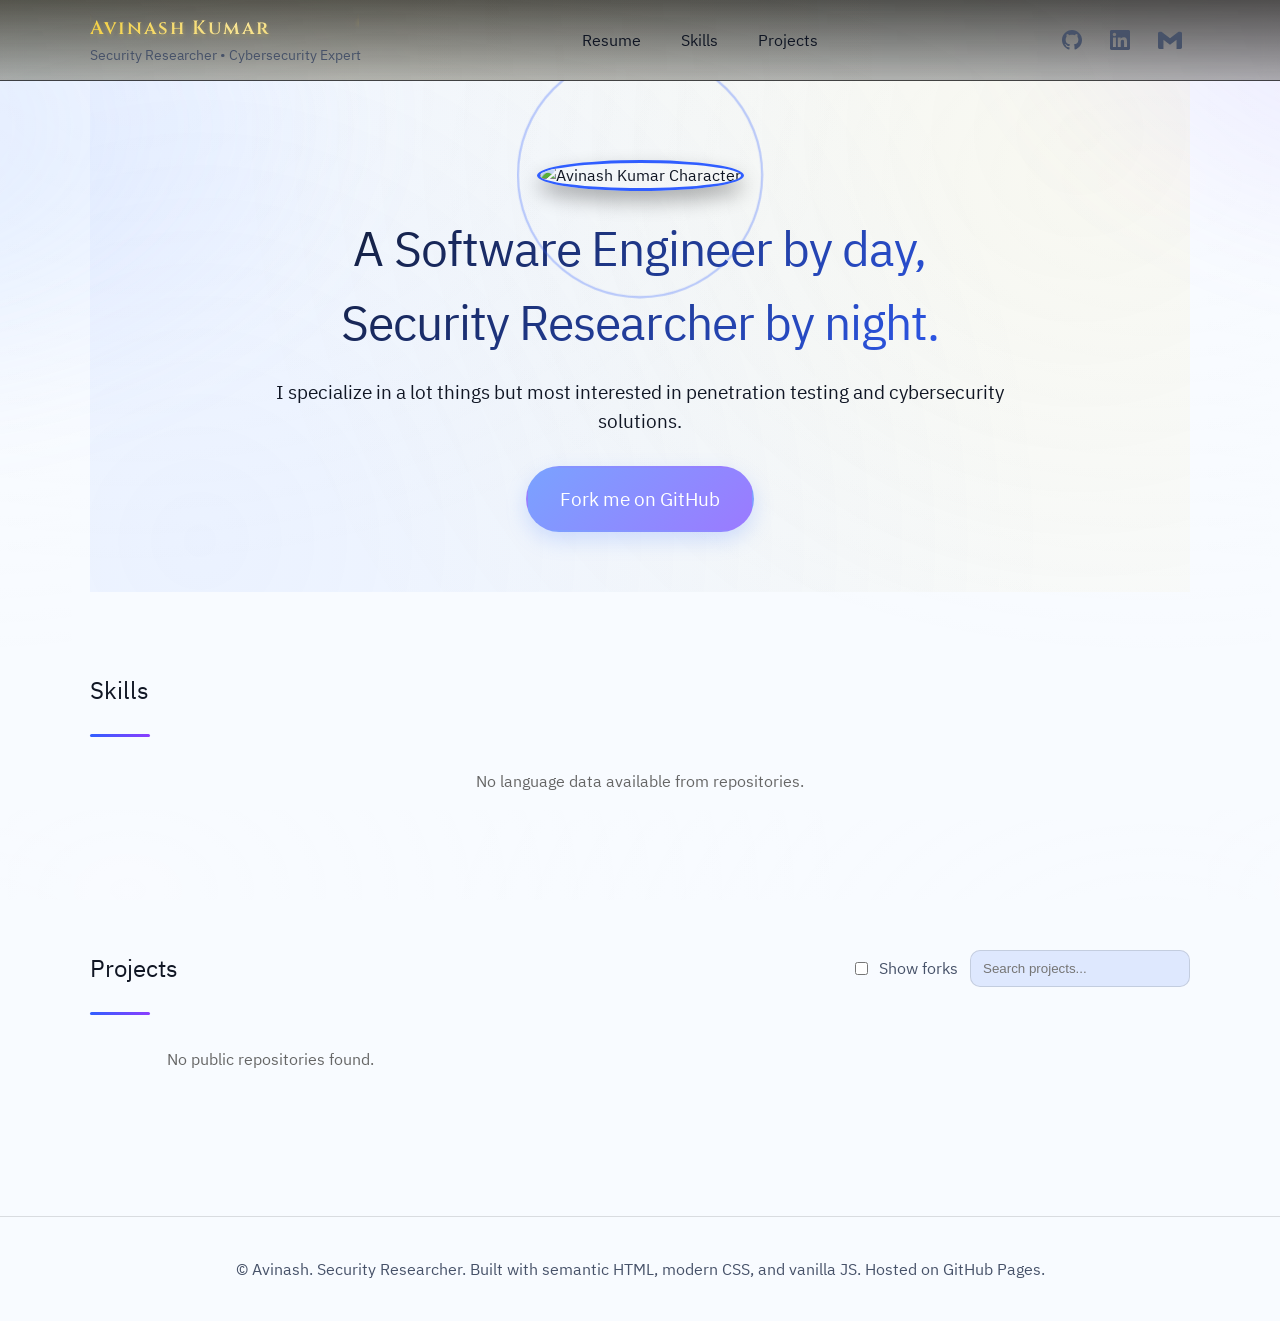
==== commit b8eb2a17: "Update index.html" ====
--- a/index.html
+++ b/index.html
@@ -23,7 +23,7 @@
           </div>
         </div>
         <nav class="nav">
-          <a href="resume.html">Resume</a>
+          <a href="/assests/resume.pdf">Resume</a>
           <a href="#skills">Skills</a>
           <a href="#projects">Projects</a>
           <!-- <a href="#social">Connect</a> -->
--- a/styles.css
+++ b/styles.css
@@ -0,0 +1,2495 @@
+/* --- Custom Fonts --- */
+/* Import Google Fonts for stylized display font */
+@import url('https://fonts.googleapis.com/css2?family=Cinzel:wght@400;500;600;700&family=Playfair+Display:wght@400;500;600;700;800;900&family=Cormorant+Garamond:wght@300;400;500;600;700&display=swap');
+
+/* IBM Plex Sans for all text */
+@font-face {
+  font-family: 'IBM Plex Sans';
+  src: url('fonts/ibm-plex-sans.ttf') format('truetype');
+  font-weight: 400;
+  font-style: normal;
+  font-display: swap;
+}
+
+@font-face {
+  font-family: 'IBM Plex Sans';
+  src: url('fonts/ibm-plex-sans.ttf') format('truetype');
+  font-weight: 600;
+  font-style: normal;
+  font-display: swap;
+}
+
+@font-face {
+  font-family: 'Simplifica';
+  src: url('fonts/simplifica.ttf') format('truetype');
+  font-weight: normal;
+  font-style: normal;
+  font-display: swap;
+}
+
+/* Removed Simplifica - using IBM Plex Sans for all text */
+
+/* System font stack for performance */
+:root {
+  --bg: #0b0f14;
+  --bg-2: #0e1320;
+  --text: #e8eef9;
+  --muted: #a7b1c2;
+  --brand: #7aa2ff;
+  --brand-2: #9b7aff;
+  --card: rgba(4, 15, 40, 0.547);
+  --border: rgba(255, 255, 255, 0.12);
+  --shadow: 0 10px 30px rgba(0,0,0,0.35);
+}
+
+@media (prefers-color-scheme: light) {
+  :root {
+    --bg: #f8fbff;
+    --bg-2: #eef4ff;
+    --text: #101624;
+    --muted: #475269;
+    --brand: #305eff;
+    --brand-2: #8b3dff;
+    --card: rgba(41, 102, 246, 0.12);
+    --border: rgba(0,0,0,0.12);
+    --shadow: 0 10px 30px rgba(0,0,0,0.10);
+  }
+}
+
+* { box-sizing: border-box; }
+html, body { height: 100%; }
+
+/* Smooth scrolling with offset for fixed header */
+html {
+  scroll-behavior: smooth;
+  scroll-padding-top: 100px; /* Adjust for fixed header height */
+}
+body {
+  margin: 0;
+  font-family: 'IBM Plex Sans', -apple-system, BlinkMacSystemFont, "Segoe UI", Roboto, Oxygen, Ubuntu, Cantarell, "Helvetica Neue", Arial, sans-serif;
+  color: var(--text);
+  background: url('assets/back.jpg') no-repeat center center fixed,
+              radial-gradient(1200px 800px at 10% 10%, rgba(255, 255, 255, 0.08), transparent 60%),
+              radial-gradient(1200px 800px at 90% 20%, rgba(255, 255, 255, 0.08), transparent 60%),
+              var(--bg);
+  background-size: cover, 1200px 800px, 1200px 800px, auto;
+  background-position: center center, 10% 10%, 90% 20%, center;
+  background-attachment: fixed;
+  line-height: 1.55;
+}
+
+/* All text using IBM Plex Sans */
+h1, h2, h3, h4, h5, h6,
+.hero h2, .section-head h3, .modal-title h2,
+.project-title h3, .skill-name,
+.nav a, .btn, .modal-title {
+  font-family: 'IBM Plex Sans', -apple-system, BlinkMacSystemFont, "Segoe UI", Roboto, sans-serif;
+}
+
+/* Specific heading styles */
+h1 {
+  font-weight: 700;
+}
+
+h2, .hero h2 {
+  font-weight: 600;
+}
+
+h3, .section-head h3 {
+  font-weight: 600;
+}
+
+/* Body text and descriptions with IBM Plex Sans */
+p, .tagline, .hero p, .section-head p, .project-description,
+.skill-details, .meta, .status, .loading, .resume-placeholder p {
+  font-family: 'IBM Plex Sans', -apple-system, BlinkMacSystemFont, "Segoe UI", Roboto, sans-serif;
+  font-weight: 400;
+}
+
+/* Font rendering optimization */
+* {
+  -webkit-font-smoothing: antialiased;
+  -moz-osx-font-smoothing: grayscale;
+  text-rendering: optimizeLegibility;
+}
+
+/* Header Name Animations */
+@keyframes shimmer {
+  0% {
+    background-position: 20% 50%;
+  }
+  50% {
+    background-position: 80% 50%;
+  }
+  100% {
+    background-position: 20% 50%;
+  }
+}
+
+@keyframes glow-pulse {
+  0%, 100% {
+    filter: drop-shadow(0 0 5px rgba(244, 208, 63, 0.4));
+  }
+  50% {
+    filter: drop-shadow(0 0 20px rgba(244, 208, 63, 0.8)) drop-shadow(0 0 30px rgba(244, 208, 63, 0.4));
+  }
+}
+
+@keyframes text-float {
+  0%, 100% {
+    transform: translateY(0px);
+  }
+  50% {
+    transform: translateY(-3px);
+  }
+}
+
+@keyframes sparkle {
+  0%, 100% {
+    opacity: 0;
+    transform: scale(0) rotate(0deg);
+  }
+  50% {
+    opacity: 1;
+    transform: scale(1) rotate(180deg);
+  }
+}
+
+@keyframes particle-float {
+  0% {
+    transform: translateY(0px) translateX(0px) rotate(0deg);
+    opacity: 0.7;
+  }
+  33% {
+    transform: translateY(-10px) translateX(5px) rotate(120deg);
+    opacity: 1;
+  }
+  66% {
+    transform: translateY(-5px) translateX(-3px) rotate(240deg);
+    opacity: 0.8;
+  }
+  100% {
+    transform: translateY(0px) translateX(0px) rotate(360deg);
+    opacity: 0.7;
+  }
+}
+
+@keyframes breathe {
+  0%, 100% {
+    opacity: 0.7;
+    transform: scale(1);
+  }
+  50% {
+    opacity: 1;
+    transform: scale(1.02);
+  }
+}
+
+@keyframes nav-glow {
+  0%, 100% {
+    box-shadow: 0 0 5px rgba(122, 162, 255, 0.2);
+  }
+  50% {
+    box-shadow: 0 0 15px rgba(122, 162, 255, 0.4), 0 0 25px rgba(122, 162, 255, 0.2);
+  }
+}
+
+@keyframes fade-in-up {
+  0% {
+    opacity: 0;
+    transform: translateY(30px);
+  }
+  100% {
+    opacity: 1;
+    transform: translateY(0);
+  }
+}
+
+@keyframes typewriter {
+  0% {
+    width: 0;
+  }
+  100% {
+    width: 100%;
+  }
+}
+
+@keyframes blink {
+  0%, 50% {
+    border-color: #f4d03f;
+  }
+  51%, 100% {
+    border-color: transparent;
+  }
+}
+
+@keyframes slide-in-left {
+  0% {
+    transform: translateX(-100px);
+    opacity: 0;
+  }
+  100% {
+    transform: translateX(0);
+    opacity: 1;
+  }
+}
+
+@keyframes slide-in-right {
+  0% {
+    transform: translateX(100px);
+    opacity: 0;
+  }
+  100% {
+    transform: translateX(0);
+    opacity: 1;
+  }
+}
+
+@keyframes bounce-in {
+  0% {
+    transform: scale(0.3) rotate(-10deg);
+    opacity: 0;
+  }
+  50% {
+    transform: scale(1.05) rotate(2deg);
+    opacity: 0.8;
+  }
+  100% {
+    transform: scale(1) rotate(0deg);
+    opacity: 1;
+  }
+}
+
+@keyframes wave {
+  0%, 100% {
+    transform: translateY(0);
+  }
+  25% {
+    transform: translateY(-5px);
+  }
+  75% {
+    transform: translateY(5px);
+  }
+}
+
+@keyframes gradient-shift {
+  0%, 100% {
+    background-position: 0% 50%;
+  }
+  50% {
+    background-position: 100% 50%;
+  }
+}
+
+@keyframes tilt {
+  0%, 100% {
+    transform: perspective(1000px) rotateY(0deg);
+  }
+  25% {
+    transform: perspective(1000px) rotateY(2deg);
+  }
+  75% {
+    transform: perspective(1000px) rotateY(-2deg);
+  }
+}
+
+@keyframes neon-pulse {
+  0%, 100% {
+    box-shadow: 0 0 5px currentColor, 0 0 10px currentColor, 0 0 15px currentColor;
+  }
+  50% {
+    box-shadow: 0 0 10px currentColor, 0 0 20px currentColor, 0 0 30px currentColor;
+  }
+}
+
+/* Logo reveal sequence */
+@keyframes logo-reveal {
+  0% {
+    opacity: 0;
+    transform: scale(0.8) rotate(-5deg);
+    filter: blur(2px);
+  }
+  50% {
+    opacity: 0.7;
+    transform: scale(1.1) rotate(2deg);
+    filter: blur(1px);
+  }
+  100% {
+    opacity: 1;
+    transform: scale(1) rotate(0deg);
+    filter: blur(0px);
+  }
+}
+
+/* Favicon pulse effect for brand identity */
+@keyframes favicon-pulse {
+  0%, 100% {
+    opacity: 1;
+  }
+  50% {
+    opacity: 0.7;
+  }
+}
+
+/* Animation Delays for Staggered Effects */
+.animate-delay-1 { animation-delay: 0.1s !important; }
+.animate-delay-2 { animation-delay: 0.2s !important; }
+.animate-delay-3 { animation-delay: 0.3s !important; }
+.animate-delay-4 { animation-delay: 0.4s !important; }
+.animate-delay-5 { animation-delay: 0.5s !important; }
+.animate-delay-6 { animation-delay: 0.6s !important; }
+
+/* Staggered delays for social icons */
+.social-item:nth-child(1) .social-icon { animation-delay: 0.2s; }
+.social-item:nth-child(2) .social-icon { animation-delay: 0.4s; }
+.social-item:nth-child(3) .social-icon { animation-delay: 0.6s; }
+.social-item:nth-child(4) .social-icon { animation-delay: 0.8s; }
+
+/* Certifications Section */
+.certifications-grid {
+  display: grid;
+  grid-template-columns: repeat(auto-fit, minmax(300px, 1fr));
+  gap: 20px;
+  margin-top: 24px;
+}
+
+.cert-item {
+  background: var(--card);
+  border: 1px solid var(--border);
+  border-radius: 12px;
+  padding: 20px;
+  transition: all 0.3s ease;
+  display: flex;
+  flex-direction: column;
+  justify-content: space-between;
+  min-height: 120px;
+}
+
+.cert-item:hover {
+  border-color: var(--brand);
+  box-shadow: 0 4px 16px rgba(122, 162, 255, 0.1);
+  transform: translateY(-2px);
+}
+
+.cert-header {
+  margin-bottom: 12px;
+}
+
+.cert-header h3 {
+  margin: 0 0 4px 0;
+  font-size: 1.1rem;
+  font-weight: 600;
+  color: var(--text);
+}
+
+.cert-issuer {
+  color: var(--muted);
+  font-size: 0.9rem;
+  font-weight: 500;
+}
+
+.cert-details {
+  display: flex;
+  justify-content: space-between;
+  align-items: center;
+  margin-top: auto;
+}
+
+.cert-date {
+  color: var(--muted);
+  font-size: 0.85rem;
+}
+
+.cert-status {
+  background: linear-gradient(135deg, #10b981, #059669);
+  color: white;
+  padding: 4px 8px;
+  border-radius: 6px;
+  font-size: 0.8rem;
+  font-weight: 600;
+}
+
+/* Social Media Section */
+.social-grid {
+  display: grid;
+  grid-template-columns: repeat(auto-fit, minmax(250px, 1fr));
+  gap: 16px;
+  margin-top: 24px;
+}
+
+.social-item {
+  background: var(--card);
+  border: 1px solid var(--border);
+  border-radius: 12px;
+  padding: 20px;
+  text-decoration: none;
+  color: var(--text);
+  transition: all 0.3s ease;
+  display: flex;
+  align-items: center;
+  gap: 16px;
+}
+
+.social-item:hover {
+  border-color: var(--brand);
+  box-shadow: 0 4px 16px rgba(122, 162, 255, 0.1);
+  transform: translateY(-2px);
+  text-decoration: none;
+  color: var(--text);
+}
+
+.social-icon {
+  width: 48px;
+  height: 48px;
+  background: var(--brand);
+  border-radius: 12px;
+  display: flex;
+  align-items: center;
+  justify-content: center;
+  color: white;
+  flex-shrink: 0;
+  position: relative;
+  overflow: hidden;
+  animation: bounce-in 0.8s ease-out both;
+  transition: all 0.3s ease;
+}
+
+.social-icon::before {
+  content: '';
+  position: absolute;
+  top: -50%;
+  left: -50%;
+  width: 200%;
+  height: 200%;
+  background: linear-gradient(45deg, transparent, rgba(255, 255, 255, 0.2), transparent);
+  transform: rotate(45deg);
+  transition: transform 0.6s ease;
+}
+
+.social-icon:hover::before {
+  transform: rotate(45deg) translate(100%, 100%);
+}
+
+.social-icon:hover {
+  transform: scale(1.1) rotate(5deg);
+  box-shadow: 0 8px 25px rgba(122, 162, 255, 0.4);
+  animation: social-pulse 1s ease-in-out infinite;
+}
+
+@keyframes social-pulse {
+  0%, 100% {
+    box-shadow: 0 8px 25px rgba(122, 162, 255, 0.4);
+  }
+  50% {
+    box-shadow: 0 12px 35px rgba(122, 162, 255, 0.6);
+  }
+}
+
+.social-info h3 {
+  margin: 0 0 4px 0;
+  font-size: 1rem;
+  font-weight: 600;
+  color: var(--text);
+}
+
+.social-info p {
+  margin: 0;
+  color: var(--muted);
+  font-size: 0.9rem;
+}
+
+/* Section Icon Styling */
+.section-icon {
+  width: 32px;
+  height: 32px;
+  margin-right: 12px;
+  vertical-align: middle;
+  border-radius: 50%;
+  object-fit: cover;
+  display: inline-block;
+  transition: transform 0.2s ease;
+}
+
+.section-icon:hover {
+  transform: scale(1.1);
+}
+
+/* Responsive section icons */
+@media (max-width: 768px) {
+  .section-icon {
+    width: 28px;
+    height: 28px;
+    margin-right: 10px;
+  }
+}
+
+/* Character image and GitHub button styling for index.html hero */
+.character-image {
+  margin-bottom: 20px;
+  text-align: center;
+  position: relative;
+  animation: fade-in-up 1s ease-out 0.3s both;
+}
+
+.character-image::before {
+  content: '';
+  position: absolute;
+  top: 50%;
+  left: 50%;
+  transform: translate(-50%, -50%);
+  width: 220px;
+  height: 220px;
+  border: 2px solid var(--brand);
+  border-radius: 50%;
+  opacity: 0;
+  animation: logo-ring-appear 2s ease-out 1.5s both;
+  z-index: -1;
+}
+
+@keyframes logo-ring-appear {
+  0% {
+    opacity: 0;
+    transform: translate(-50%, -50%) scale(0.8);
+  }
+  50% {
+    opacity: 0.6;
+  }
+  100% {
+    opacity: 0.3;
+    transform: translate(-50%, -50%) scale(1.1);
+  }
+}
+
+.character-img {
+  width: 200px;
+  height: 200px;
+  object-fit: cover;
+  border-radius: 50%;
+  box-shadow: 0 10px 20px rgba(0, 0, 0, 0.3);
+  transition: transform 0.3s ease, opacity 0.3s ease, filter 0.3s ease;
+  border: 3px solid var(--brand);
+  cursor: pointer;
+  position: relative;
+  animation: 
+    bounce-in 1.2s ease-out 0.5s both,
+    float-gentle 4s ease-in-out 2s infinite;
+}
+
+@keyframes float-gentle {
+  0%, 100% {
+    transform: translateY(0) rotate(0deg);
+  }
+  25% {
+    transform: translateY(-5px) rotate(1deg);
+  }
+  50% {
+    transform: translateY(-8px) rotate(0deg);
+  }
+  75% {
+    transform: translateY(-3px) rotate(-1deg);
+  }
+}
+
+.character-img:hover {
+  transform: scale(1.05);
+  box-shadow: 0 15px 30px rgba(0, 0, 0, 0.4);
+}
+
+.character-img.switching {
+  opacity: 0.3;
+  transform: scale(0.95);
+  filter: blur(2px);
+}
+
+/* Add a subtle animation hint */
+.character-img::after {
+  content: '';
+  position: absolute;
+  top: -3px;
+  left: -3px;
+  right: -3px;
+  bottom: -3px;
+  border-radius: 50%;
+  border: 2px solid transparent;
+  background: linear-gradient(45deg, var(--brand), var(--brand-2)) border-box;
+  -webkit-mask: linear-gradient(#fff 0 0) padding-box, linear-gradient(#fff 0 0);
+  -webkit-mask-composite: exclude;
+  mask: linear-gradient(#fff 0 0) padding-box, linear-gradient(#fff 0 0);
+  mask-composite: exclude;
+  opacity: 0;
+  transition: opacity 0.3s ease;
+}
+
+.character-img:hover::after {
+  opacity: 0.6;
+}
+
+.character-img:active {
+  transform: scale(0.98);
+  transition: transform 0.1s ease;
+}
+
+.hero-cta {
+  margin-top: 30px;
+  text-align: center;
+}
+
+.github-btn {
+  display: inline-block;
+  background: linear-gradient(135deg, #7aa2ff 0%, #9b7aff 100%);
+  color: white;
+  text-decoration: none;
+  padding: 16px 32px;
+  border-radius: 50px;
+  font-family: 'IBM Plex Sans', sans-serif;
+  font-size: 1.2rem;
+  font-weight: 600;
+  text-align: center;
+  transition: all 0.3s ease;
+  box-shadow: 0 8px 20px rgba(122, 162, 255, 0.3);
+  border: 2px solid transparent;
+}
+
+.github-btn:hover {
+  transform: translateY(-2px);
+  box-shadow: 0 12px 30px rgba(122, 162, 255, 0.4);
+  background: linear-gradient(135deg, #9b7aff 0%, #7aa2ff 100%);
+}
+
+/* Responsive design for character image */
+@media (max-width: 768px) {
+  .character-img {
+    width: 150px;
+    height: 150px;
+  }
+  
+  .github-btn {
+    font-size: 1.1rem;
+    padding: 14px 28px;
+  }
+  
+  .project-card {
+    height: 280px;
+    width: 320px;
+  }
+  
+  .grid {
+    grid-template-columns: repeat(auto-fill, minmax(320px, 320px));
+  }
+  
+  .certifications-grid {
+    grid-template-columns: 1fr;
+    gap: 16px;
+  }
+  
+  .social-grid {
+    grid-template-columns: 1fr;
+    gap: 12px;
+  }
+}
+
+@media (max-width: 480px) {
+  .character-img {
+    width: 120px;
+    height: 120px;
+  }
+  
+  .container {
+    width: 100%;
+    padding: 0 12px;
+    margin: 0 auto;
+  }
+  
+  body {
+    margin: 0;
+    padding: 0;
+  }
+  
+  .hero, .section {
+    text-align: center;
+  }
+  
+  .grid {
+    grid-template-columns: 1fr;
+    justify-items: center;
+    gap: 16px;
+  }
+  
+  .card, .project-card {
+    width: 100%;
+    max-width: 320px;
+    margin: 0 auto;
+  }
+  
+  .project-card {
+    height: 260px;
+    width: 100%;
+    max-width: 300px;
+  }
+  
+  .grid {
+    grid-template-columns: 1fr;
+    max-width: 300px;
+    margin: 0 auto;
+  }
+  
+  .cert-item {
+    padding: 16px;
+    min-height: 100px;
+  }
+  
+  .social-item {
+    padding: 16px;
+    gap: 12px;
+  }
+  
+  .social-icon {
+    width: 40px;
+    height: 40px;
+  }
+}
+
+.bg-animated {
+  position: fixed;
+  inset: -10% -10% -10% -10%;
+  background: radial-gradient(800px 500px at 0% 20%, rgba(122,162,255,0.18), transparent 65%),
+              radial-gradient(700px 600px at 100% 0%, rgba(155,122,255,0.18), transparent 65%);
+  filter: blur(40px) saturate(1.2);
+  z-index: -1;
+  animation: float 22s ease-in-out infinite alternate;
+}
+
+@media (prefers-reduced-motion: reduce) {
+  .bg-animated { animation: none; }
+}
+
+@keyframes float {
+  from { transform: translate3d(0,0,0) scale(1); }
+  to   { transform: translate3d(0,-2%,0) scale(1.02); }
+}
+
+.container {
+  width: min(1100px, 92%);
+  margin: 0 auto;
+  padding: 0 16px;
+  box-sizing: border-box;
+}
+
+.site-header {
+  position: fixed;
+  top: 0;
+  left: 0;
+  right: 0;
+  width: 100%;
+  backdrop-filter: saturate(1.2) blur(10px);
+  background: linear-gradient(to bottom, rgba(0,0,0,0.7), rgba(0,0,0,0.3));
+  border-bottom: 1px solid var(--border);
+  z-index: 1000;
+  transition: all 0.3s ease;
+  overflow: hidden;
+}
+
+.site-header::before {
+  content: '';
+  position: absolute;
+  top: -50%;
+  left: -50%;
+  width: 200%;
+  height: 200%;
+  background: 
+    radial-gradient(circle at 20% 80%, rgba(244, 208, 63, 0.08) 0%, transparent 50%),
+    radial-gradient(circle at 80% 20%, rgba(247, 220, 111, 0.06) 0%, transparent 50%),
+    radial-gradient(circle at 40% 40%, rgba(249, 231, 159, 0.04) 0%, transparent 50%);
+  animation: particle-float 8s ease-in-out infinite;
+  pointer-events: none;
+}
+
+/* Header scrolled state */
+.site-header.scrolled {
+  background: linear-gradient(to bottom, rgba(0,0,0,0.9), rgba(0,0,0,0.7));
+  backdrop-filter: saturate(1.5) blur(15px);
+  box-shadow: 0 2px 20px rgba(0,0,0,0.3);
+}
+
+.site-header.scrolled .header-inner {
+  padding: 10px 0; /* More compact when scrolled */
+}
+
+/* Standardized spacing system */
+:root {
+  --section-spacing-large: 80px;
+  --section-spacing-medium: 60px;
+  --section-spacing-small: 40px;
+  --section-spacing-xs: 24px;
+}
+
+/* Main content padding to account for fixed header */
+main {
+  padding-top: 80px; /* Adjust based on header height */
+}
+
+.header-inner {
+  display: flex;
+  align-items: center;
+  justify-content: space-between;
+  padding: 14px 0;
+}
+.brand { 
+  display: flex; 
+  align-items: center;
+  animation: fade-in-up 1s ease-out 0.2s both;
+}
+.brand-text { 
+  display: grid; 
+  animation: fade-in-up 1s ease-out 0.5s both;
+}
+.name { 
+  font-size: 1.2rem; 
+  margin: 0; 
+  font-family: 'Cinzel', 'Playfair Display', serif;
+  font-weight: 600;
+  background: linear-gradient(135deg, #f4d03f 0%, #f7dc6f 25%, #f9e79f 50%, #f7dc6f 75%, #f4d03f 100%);
+  background-size: 110% 110%;
+  background-clip: text;
+  -webkit-background-clip: text;
+  -webkit-text-fill-color: transparent;
+  text-shadow: 0 2px 4px rgba(244, 208, 63, 0.3);
+  letter-spacing: 0.1em;
+  animation: 
+    glow-pulse 4s ease-in-out infinite,
+    text-float 6s ease-in-out infinite;
+  cursor: default;
+  transition: all 0.3s ease;
+  position: relative;
+  display: inline-block;
+}
+
+.name::before,
+.name::after {
+  content: '✨';
+  position: absolute;
+  font-size: 0.8rem;
+  color: #f4d03f;
+  animation: sparkle 2s ease-in-out infinite;
+  pointer-events: none;
+}
+
+.name::before {
+  top: -5px;
+  left: -15px;
+  animation-delay: 0s;
+}
+
+.name::after {
+  top: -5px;
+  right: -15px;
+  animation-delay: 1s;
+}
+
+.name:hover {
+  transform: scale(1.05);
+  filter: brightness(1.2);
+  text-shadow: 0 4px 8px rgba(244, 208, 63, 0.5);
+  animation-play-state: paused;
+}
+
+.name:hover::before,
+.name:hover::after {
+  animation-play-state: running;
+  animation-duration: 0.5s;
+}
+
+/* Animated header typewriter effect */
+.animated-header {
+  overflow: hidden;
+  white-space: nowrap;
+  border-right: 2px solid transparent;
+  animation: 
+    glow-pulse 4s ease-in-out infinite,
+    text-float 6s ease-in-out infinite,
+    typewriter 1.5s steps(6) 1s both,
+    blink 1s step-end 2.5s 3;
+}
+
+/* Enhanced sparkle effect on page load */
+.animated-header::before,
+.animated-header::after {
+  animation-delay: 3s;
+}
+.tagline { 
+  margin: 0; 
+  color: var(--muted); 
+  font-size: 0.9rem; 
+  animation: breathe 5s ease-in-out infinite;
+  transition: all 0.3s ease;
+}
+.nav { 
+  display: flex; 
+  gap: 14px; 
+  animation: fade-in-up 1s ease-out 0.8s both;
+}
+
+.header-social {
+  display: flex;
+  gap: 12px;
+  margin-left: 16px;
+  animation: fade-in-up 1s ease-out 1s both;
+}
+
+.header-social-link {
+  color: var(--muted);
+  transition: all 0.3s ease;
+  padding: 8px;
+  border-radius: 8px;
+  display: flex;
+  align-items: center;
+  justify-content: center;
+  position: relative;
+  overflow: hidden;
+}
+
+.header-social-link::before {
+  content: '';
+  position: absolute;
+  top: 50%;
+  left: 50%;
+  transform: translate(-50%, -50%) scale(0);
+  width: 100%;
+  height: 100%;
+  background: var(--brand);
+  border-radius: 8px;
+  transition: transform 0.3s ease;
+  z-index: -1;
+}
+
+.header-social-link:hover {
+  color: white;
+  transform: translateY(-2px);
+}
+
+.header-social-link:hover::before {
+  transform: translate(-50%, -50%) scale(1);
+}
+
+/* Mobile responsive styles for header social */
+@media (max-width: 768px) {
+  .header-social {
+    margin-left: 12px;
+    gap: 8px;
+  }
+  
+  .header-social-link {
+    padding: 6px;
+  }
+  
+  .header-social-link svg {
+    width: 18px;
+    height: 18px;
+  }
+}
+
+@media (max-width: 480px) {
+  .header-social {
+    margin-left: 8px;
+    gap: 6px;
+  }
+  
+  .header-social-link {
+    padding: 4px;
+  }
+  
+  .header-social-link svg {
+    width: 16px;
+    height: 16px;
+  }
+}
+.nav a { 
+  color: var(--text); 
+  text-decoration: none; 
+  padding: 8px 12px; 
+  border-radius: 10px; 
+  border: 1px solid transparent; 
+  transition: all 0.3s ease;
+  position: relative;
+  overflow: hidden;
+}
+
+.nav a::before {
+  content: '';
+  position: absolute;
+  top: 0;
+  left: -100%;
+  width: 100%;
+  height: 100%;
+  background: linear-gradient(90deg, transparent, rgba(122, 162, 255, 0.2), transparent);
+  transition: left 0.5s ease;
+}
+
+.nav a:hover::before {
+  left: 100%;
+}
+
+.nav a:hover { 
+  border-color: var(--border); 
+  background: var(--card); 
+  animation: nav-glow 2s ease-in-out infinite;
+  transform: translateY(-1px);
+}
+
+.nav a.active { 
+  background: var(--primary); 
+  color: white; 
+  border-color: var(--primary);
+  animation: nav-glow 3s ease-in-out infinite;
+}
+
+.hero { 
+  display: grid; 
+  place-items: center; 
+  min-height: 56vh; 
+  text-align: center; 
+  padding: var(--section-spacing-large) 0 var(--section-spacing-medium);
+  position: relative;
+  overflow: hidden;
+}
+
+.hero::before {
+  content: '';
+  position: absolute;
+  top: -50%;
+  left: -50%;
+  width: 200%;
+  height: 200%;
+  background: 
+    radial-gradient(circle at 30% 70%, rgba(122, 162, 255, 0.1) 0%, transparent 50%),
+    radial-gradient(circle at 70% 30%, rgba(244, 208, 63, 0.08) 0%, transparent 50%);
+  animation: gradient-shift 8s ease-in-out infinite;
+  pointer-events: none;
+  z-index: -1;
+}
+
+.hero-content { 
+  max-width: 800px; 
+  animation: slide-in-left 1s ease-out 0.3s both;
+}
+
+.hero h2 { 
+  font-size: clamp(1.8rem, 3.2vw + 1rem, 3rem); 
+  margin: 0 0 12px; 
+  letter-spacing: -0.02em;
+  background: linear-gradient(135deg, var(--text) 0%, var(--brand) 50%, var(--text) 100%);
+  background-size: 200% 200%;
+  background-clip: text;
+  -webkit-background-clip: text;
+  -webkit-text-fill-color: transparent;
+  animation: gradient-shift 4s ease-in-out infinite;
+}
+
+.hero p { 
+  margin: 0 0 24px; 
+  color: var(--muted); 
+  font-size: 1.05rem;
+  animation: wave 3s ease-in-out infinite;
+  animation-delay: 0.5s;
+}
+.hero-ctas { display: flex; gap: 12px; justify-content: center; flex-wrap: wrap; }
+
+.btn { 
+  display: inline-block; 
+  padding: 10px 14px; 
+  border-radius: 12px; 
+  border: 1px solid var(--border); 
+  color: var(--text); 
+  text-decoration: none; 
+  background: var(--card); 
+  box-shadow: var(--shadow);
+  transition: all 0.3s ease;
+  position: relative;
+  overflow: hidden;
+}
+
+.btn::before {
+  content: '';
+  position: absolute;
+  top: 0;
+  left: -100%;
+  width: 100%;
+  height: 100%;
+  background: linear-gradient(90deg, transparent, rgba(255, 255, 255, 0.2), transparent);
+  transition: left 0.5s ease;
+}
+
+.btn:hover { 
+  transform: translateY(-1px) scale(1.02);
+  box-shadow: 0 8px 25px rgba(0, 0, 0, 0.15);
+}
+
+.btn:hover::before {
+  left: 100%;
+}
+
+.btn.primary { 
+  background: linear-gradient(135deg, var(--brand), var(--brand-2)); 
+  border: none; 
+  color: white;
+  animation: neon-pulse 2s ease-in-out infinite;
+}
+
+.section { padding: var(--section-spacing-medium) 0; }
+.section.compact { padding: var(--section-spacing-small) 0; }
+.section.spacious { padding: var(--section-spacing-large) 0; }
+.section-head { 
+  display: flex; 
+  align-items: center; 
+  justify-content: space-between; 
+  gap: 16px; 
+  margin-bottom: var(--section-spacing-xs);
+  position: relative;
+}
+
+.section-head::after {
+  content: '';
+  position: absolute;
+  bottom: -8px;
+  left: 0;
+  width: 60px;
+  height: 3px;
+  background: linear-gradient(90deg, var(--brand), var(--brand-2));
+  border-radius: 2px;
+  animation: gradient-shift 3s ease-in-out infinite;
+}
+
+.section-head h3 { 
+  margin: 0; 
+  font-size: 1.4rem;
+  background: linear-gradient(135deg, var(--text) 0%, var(--brand) 50%, var(--text) 100%);
+  background-size: 200% 200%;
+  background-clip: text;
+  -webkit-background-clip: text;
+  -webkit-text-fill-color: transparent;
+  animation: gradient-shift 5s ease-in-out infinite;
+}
+.section-actions { display: flex; align-items: center; gap: 12px; }
+
+.resume-viewer { aspect-ratio: 11 / 14; width: 100%; background: var(--card); border: 1px solid var(--border); border-radius: 14px; overflow: auto; box-shadow: var(--shadow); }
+.resume-viewer.has-resume { aspect-ratio: auto; }
+
+/* PDF container styles */
+.pdf-container { width: 100%; height: 800px; border: 1px solid #ddd; border-radius: 8px; overflow: hidden; background: #f5f5f5; }
+.pdf-container embed { border: none; }
+.pdf-fallback { padding: 40px; text-align: center; color: #666; }
+.pdf-fallback h3 { margin-bottom: 16px; color: #333; }
+.pdf-fallback p { margin-bottom: 16px; }
+
+
+/* Enhanced resume content styles */
+.resume-content { font-family: "Source Sans Pro", -apple-system, BlinkMacSystemFont, "Segoe UI", sans-serif; line-height: 1.4; color: #333; }
+
+/* Header styling */
+.resume-header { text-align: center; margin-bottom: 20px; color: #043670 !important; }
+.resume-header span[style*="30pt"] { display: block; font-weight: bold; margin-bottom: 8px; }
+.resume-header span[style*="16pt"] { display: block; font-weight: bold; margin-bottom: 12px; }
+
+/* Section titles */
+.section-title { color: #043670 !important; font-size: 15pt !important; font-weight: bold !important; margin: 20px 0 12px 0 !important; padding: 8px 0 !important; border-top: 0.8pt solid #043670 !important; border-bottom: 0.8pt solid #043670 !important; text-align: center !important; }
+
+/* Entry containers */
+.one-col-entry { margin: 12px 0; padding: 0 8px; }
+.two-col-entry { display: flex; justify-content: space-between; margin: 8px 0; align-items: flex-start; }
+.two-col-entry .left-col { flex: 1; }
+.two-col-entry .right-col { text-align: right; font-style: italic; white-space: nowrap; margin-left: 20px; }
+
+/* Lists and highlights */
+.highlights, .highlights-bullet { margin: 8px 0; padding-left: 20px; }
+.highlights li, .highlights-bullet li { margin: 4px 0; line-height: 1.3; }
+
+/* Skills table */
+.skills-table { width: 100%; border-collapse: collapse; margin: 12px 0; }
+.skills-table td { padding: 8px 12px; vertical-align: top; border: none; }
+.skills-table td:first-child { font-weight: bold; width: 25%; color: #043670; }
+.skills-table td:last-child { width: 75%; }
+
+/* Links */
+.resume-content a { color: #043670; text-decoration: none; }
+.resume-content a:hover { text-decoration: underline; }
+
+/* Typography */
+.resume-content strong { font-weight: bold; color: #043670; }
+.resume-content em { font-style: italic; }
+
+/* Spacing adjustments */
+.resume-content br + br { display: none; }
+.resume-content div[style*="margin"] { margin: 6px 0 !important; }
+
+/* Font size overrides */
+.resume-content span[style*="11pt"] { font-size: 11pt !important; line-height: 1.3 !important; }
+.resume-content span[style*="16pt"] { font-size: 16pt !important; line-height: 1.2 !important; }
+.resume-content span[style*="30pt"] { font-size: 30pt !important; line-height: 1.1 !important; }
+
+@media print {
+  body * { visibility: hidden; }
+  #resumeViewer, #resumeViewer * { visibility: visible; }
+  #resumeViewer { position: absolute; inset: 0; border: 0; box-shadow: none; background: white; }
+  #resumeViewer .latex { width: 8.5in; min-height: 11in; margin: 0; padding: 0.5in; }
+}
+.resume-placeholder { display: grid; place-items: center; height: 100%; color: var(--muted); padding: 20px; text-align: center; }
+
+.filters input[type="search"] { padding: 10px 12px; border-radius: 10px; border: 1px solid var(--border); background: var(--card); color: var(--text); min-width: 220px; }
+.switch { display: inline-flex; align-items: center; gap: 8px; color: var(--muted); }
+
+.grid { display: grid; grid-template-columns: repeat(auto-fill, minmax(350px, 350px)); gap: 20px; justify-content: center; align-items: stretch; }
+.card { background: var(--card); border: 1px solid var(--border); border-radius: 14px; padding: 14px; box-shadow: var(--shadow); display: grid; gap: 10px; }
+.card h4 { margin: 0; font-size: 1.05rem; letter-spacing: -0.01em; }
+.card p { margin: 0; color: var(--muted); font-size: 0.95rem; }
+.meta { display: flex; align-items: center; gap: 10px; flex-wrap: wrap; color: var(--muted); font-size: 0.88rem; }
+.badge { display: inline-flex; align-items: center; gap: 6px; padding: 6px 8px; background: rgba(122, 162, 255, 0.12); border: 1px solid var(--border); border-radius: 999px; }
+.actions { display: flex; gap: 8px; }
+.actions a { text-decoration: none; border: 1px solid var(--border); padding: 8px 10px; border-radius: 10px; color: var(--text); background: transparent; }
+.actions a:hover { background: var(--card); }
+
+.status { margin-top: 8px; color: var(--muted); text-align: center; }
+
+.site-footer { border-top: 1px solid var(--border); padding: var(--section-spacing-small) 0; margin-top: var(--section-spacing-medium); }
+.site-footer p { margin: 0; color: var(--muted); text-align: center; }
+
+code { padding: 2px 6px; border-radius: 8px; background: var(--card); border: 1px solid var(--border); color: var(--text); }
+
+/* Enhanced Project Cards */
+.project-card { 
+  background: var(--card); 
+  border: 1px solid var(--border); 
+  border-radius: 12px; 
+  overflow: hidden;
+  transition: all 0.3s ease;
+  display: flex;
+  flex-direction: column;
+  height: 320px;
+  width: 350px;
+  position: relative;
+  /* animation: bounce 0.6s ease-out both; */
+}
+
+.project-card::before {
+  content: '';
+  position: absolute;
+  top: 0;
+  left: -100%;
+  width: 100%;
+  height: 100%;
+  background: linear-gradient(90deg, transparent, rgba(122, 162, 255, 0.1), transparent);
+  transition: left 0.6s ease;
+  z-index: 1;
+  pointer-events: none;
+}
+
+.project-card:hover { 
+  border-color: var(--primary); 
+  box-shadow: 0 8px 24px rgba(4, 54, 112, 0.15); 
+  transform: translateY(-2px);
+  animation: tilt 0.6s ease-in-out;
+  /* background: linear-gradient(135deg, #ffffff 0%, #f8fafc 100%); */
+}
+
+.project-card:hover::before {
+  left: 100%;
+}
+
+.project-card.expanded {
+  border-color: var(--primary);
+  box-shadow: 0 8px 24px rgba(4, 54, 112, 0.15);
+}
+
+.project-header {
+  padding: 20px;
+  cursor: pointer;
+  border-bottom: 1px solid var(--border);
+  transition: background-color 0.2s ease;
+  flex-shrink: 0;
+}
+
+.project-header:hover {
+  background-color: rgba(4, 54, 112, 0.02);
+}
+
+.project-title {
+  display: flex;
+  justify-content: space-between;
+  align-items: center;
+  margin-bottom: 12px;
+}
+
+.project-title h3 {
+  margin: 0;
+  color: var(--text);
+  font-size: 1.2rem;
+  font-weight: 600;
+}
+
+.toggle-btn {
+  background: none;
+  border: none;
+  cursor: pointer;
+  padding: 4px 8px;
+  border-radius: 4px;
+  transition: background-color 0.2s ease;
+}
+
+.toggle-btn:hover {
+  background-color: rgba(4, 54, 112, 0.1);
+}
+
+.toggle-icon {
+  font-size: 14px;
+  color: var(--primary);
+  transition: transform 0.2s ease;
+}
+
+.project-stats {
+  display: flex;
+  flex-wrap: wrap;
+  gap: 8px;
+}
+
+.project-stats span {
+  background: var(--bg);
+  padding: 4px 8px;
+  border-radius: 12px;
+  font-size: 0.85rem;
+  color: var(--text-muted);
+}
+
+.language {
+  background: var(--primary) !important;
+  color: white !important;
+}
+
+.project-description {
+  padding: 0 20px 16px;
+  margin: 0;
+  color: var(--text-muted);
+  line-height: 1.5;
+  flex: 1;
+  overflow: hidden;
+  display: -webkit-box;
+  -webkit-line-clamp: 4;
+  -webkit-box-orient: vertical;
+}
+
+.project-links {
+  padding: 0 20px 20px;
+  display: flex;
+  flex-direction: column;
+  gap: 12px;
+  margin-top: auto;
+  flex-shrink: 0;
+}
+
+.project-actions {
+  display: flex;
+  gap: 12px;
+  align-items: center;
+  flex-wrap: wrap;
+}
+
+.project-meta {
+  display: flex;
+  justify-content: space-between;
+  align-items: center;
+  font-size: 0.85rem;
+  color: var(--muted);
+  margin-top: 8px;
+}
+
+.repo-link, .demo-link {
+  text-decoration: none;
+  font-weight: 500;
+  padding: 8px 12px;
+  border-radius: 8px;
+  transition: all 0.2s ease;
+  font-size: 0.9rem;
+  display: inline-flex;
+  align-items: center;
+  gap: 6px;
+}
+
+.repo-link {
+  color: var(--text);
+  border: 1px solid var(--border);
+  background: var(--card);
+}
+
+.repo-link:hover {
+  background: var(--primary);
+  color: white;
+  border-color: var(--primary);
+}
+
+.demo-link {
+  background: linear-gradient(135deg, #f39c12, #e67e22);
+  color: white;
+  border: 1px solid #e67e22;
+  font-weight: 600;
+}
+
+.demo-link:hover {
+  background: linear-gradient(135deg, #e67e22, #d35400);
+  transform: translateY(-1px);
+  box-shadow: 0 4px 12px rgba(230, 126, 34, 0.3);
+}
+
+.updated {
+  color: var(--muted);
+  font-size: 0.85rem;
+}
+
+.project-content {
+  border-top: 1px solid var(--border);
+  background: rgba(4, 54, 112, 0.02);
+}
+
+.readme-section {
+  padding: 20px;
+}
+
+.readme-section h4 {
+  margin: 0 0 16px;
+  color: var(--text);
+  font-size: 1.1rem;
+  display: flex;
+  align-items: center;
+  gap: 8px;
+}
+
+.readme-content {
+  background: white;
+  border: 1px solid var(--border);
+  border-radius: 8px;
+  padding: 16px;
+  max-height: 400px;
+  overflow-y: auto;
+}
+
+.readme-text {
+  color: var(--text);
+  line-height: 1.6;
+}
+
+.readme-text h1, .readme-text h2, .readme-text h3 {
+  color: var(--primary);
+  margin-top: 0;
+  margin-bottom: 12px;
+}
+
+.readme-text h1 { font-size: 1.4rem; }
+.readme-text h2 { font-size: 1.2rem; }
+.readme-text h3 { font-size: 1.1rem; }
+
+.readme-text code {
+  background: var(--bg);
+  padding: 2px 6px;
+  border-radius: 4px;
+  font-family: 'Monaco', 'Menlo', monospace;
+  font-size: 0.9em;
+}
+
+.readme-text pre {
+  background: var(--bg);
+  padding: 12px;
+  border-radius: 6px;
+  overflow-x: auto;
+  border: 1px solid var(--border);
+}
+
+.readme-text a {
+  color: var(--primary);
+  text-decoration: none;
+}
+
+.readme-text a:hover {
+  text-decoration: underline;
+}
+
+.loading, .no-readme, .error {
+  text-align: center;
+  color: #ff0000;
+  /* color: var(--text-muted); */
+  font-style: italic;
+  padding: 20px;
+}
+
+.error {
+  color: #e74c3c;
+}
+
+/* Click hint */
+.click-hint {
+  font-size: 0.8rem;
+  color: var(--text-muted);
+  font-style: italic;
+}
+
+.project-card:hover .click-hint {
+  color: var(--primary);
+}
+
+/* Modal Styles */
+.modal {
+  position: fixed;
+  top: 0;
+  left: 0;
+  width: 100%;
+  height: 100%;
+  background: rgba(4, 54, 112, 0.85);
+  backdrop-filter: blur(8px);
+  display: flex;
+  align-items: center;
+  justify-content: center;
+  z-index: 1000;
+  padding: 20px;
+  box-sizing: border-box;
+}
+
+.modal-overlay {
+  position: absolute;
+  top: 0;
+  left: 0;
+  width: 100%;
+  height: 100%;
+  cursor: pointer;
+}
+
+.modal-content {
+  background: white;
+  border-radius: 16px;
+  width: 100%;
+  max-width: 900px;
+  max-height: 90vh;
+  overflow: hidden;
+  position: relative;
+  box-shadow: 0 20px 60px rgba(0, 0, 0, 0.3);
+  animation: modalSlideIn 0.3s ease-out;
+}
+
+@keyframes modalSlideIn {
+  from {
+    opacity: 0;
+    transform: translateY(-50px) scale(0.95);
+  }
+  to {
+    opacity: 1;
+    transform: translateY(0) scale(1);
+  }
+}
+
+.modal-header {
+  padding: 28px;
+  border-bottom: 1px solid #e1e8ed;
+  display: flex;
+  justify-content: space-between;
+  align-items: flex-start;
+  background: linear-gradient(135deg, #f8fafc 0%, #f1f5f9 100%);
+  position: relative;
+}
+
+.modal-header::before {
+  content: '';
+  position: absolute;
+  top: 0;
+  left: 0;
+  right: 0;
+  height: 4px;
+  background: linear-gradient(90deg, var(--primary) 0%, #7c3aed 100%);
+  border-radius: 16px 16px 0 0;
+}
+
+.modal-title h2 {
+  margin: 0 0 12px 0;
+  color: #1e293b;
+  font-size: 1.5rem;
+  font-weight: 700;
+}
+
+.modal-stats {
+  display: flex !important;
+  flex-wrap: wrap;
+  gap: 8px;
+  opacity: 1 !important;
+  visibility: visible !important;
+}
+
+.modal-stats span {
+  background: rgba(255, 255, 255, 0.9) !important;
+  padding: 6px 12px;
+  border-radius: 20px;
+  font-size: 0.85rem;
+  color: #374151 !important;
+  border: 1px solid rgba(148, 163, 184, 0.4);
+  backdrop-filter: blur(4px);
+  font-weight: 600;
+  display: inline-block !important;
+  opacity: 1 !important;
+  visibility: visible !important;
+}
+
+.modal-stats .language,
+.modal-stats span.language,
+span.language {
+  background: linear-gradient(135deg, #e5e7eb 0%, #d1d5db 100%) !important;
+  color: #1f2937 !important;
+  border: 1px solid #9ca3af !important;
+  box-shadow: 0 2px 8px rgba(0, 0, 0, 0.1) !important;
+  opacity: 1 !important;
+  display: inline-block !important;
+  visibility: visible !important;
+  font-weight: 600 !important;
+  padding: 6px 12px !important;
+  border-radius: 20px !important;
+  transition: all 0.2s ease !important;
+}
+
+.modal-stats .language:hover,
+.modal-stats span.language:hover,
+span.language:hover {
+  transform: scale(1.05) !important;
+  box-shadow: 0 4px 12px rgba(0, 0, 0, 0.2) !important;
+  background: linear-gradient(135deg, #d1d5db 0%, #9ca3af 100%) !important;
+}
+
+.modal-close {
+  background: rgba(239, 68, 68, 0.1);
+  border: 1px solid rgba(239, 68, 68, 0.2);
+  font-size: 20px;
+  cursor: pointer;
+  color: #dc2626;
+  padding: 8px;
+  border-radius: 50%;
+  width: 36px;
+  height: 36px;
+  display: flex;
+  align-items: center;
+  justify-content: center;
+  font-weight: 600;
+  transition: all 0.2s ease;
+  line-height: 1;
+}
+
+.modal-close:hover {
+  background: rgba(239, 68, 68, 0.15);
+  color: #b91c1c;
+  transform: scale(1.05);
+}
+
+.modal-body {
+  padding: 28px;
+  overflow-y: auto;
+  max-height: calc(90vh - 140px);
+  background: #ffffff;
+}
+
+.modal-links {
+  display: flex !important;
+  gap: 12px;
+  margin-bottom: 20px;
+  flex-wrap: wrap;
+  opacity: 1 !important;
+  visibility: visible !important;
+}
+
+.modal-links .repo-link,
+.modal-links .demo-link {
+  color: white !important;
+  text-decoration: none;
+  font-weight: 600;
+  padding: 12px 20px;
+  border: none;
+  border-radius: 10px;
+  transition: all 0.3s ease;
+  font-size: 0.95rem;
+  box-shadow: 0 4px 12px rgba(0, 0, 0, 0.15);
+  position: relative;
+  overflow: hidden;
+  display: inline-block !important;
+  opacity: 1 !important;
+  visibility: visible !important;
+  min-width: 120px;
+  text-align: center;
+}
+
+.modal-links .repo-link {
+  background: linear-gradient(135deg, #1f2937 0%, #374151 100%);
+}
+
+.modal-links .demo-link,
+.modal-links a.demo-link,
+a.demo-link {
+  background: linear-gradient(135deg, #fbbf24 0%, #f59e0b 100%) !important;
+  opacity: 1 !important;
+  display: inline-block !important;
+  visibility: visible !important;
+  color: #1f2937 !important;
+  text-decoration: none !important;
+  padding: 12px 20px !important;
+  border-radius: 10px !important;
+  font-weight: 700 !important;
+  border: 2px solid #f59e0b !important;
+  text-shadow: 0 1px 2px rgba(255, 255, 255, 0.3) !important;
+}
+
+.modal-links .repo-link:hover,
+.modal-links .demo-link:hover,
+.modal-links a.demo-link:hover,
+a.demo-link:hover {
+  transform: translateY(-2px) !important;
+  box-shadow: 0 6px 20px rgba(0, 0, 0, 0.25) !important;
+  opacity: 0.9 !important;
+}
+
+.modal-links .repo-link:hover {
+  background: linear-gradient(135deg, #111827 0%, #1f2937 100%);
+}
+
+.modal-links .demo-link:hover {
+  background: linear-gradient(135deg, #f59e0b 0%, #d97706 100%) !important;
+  color: #111827 !important;
+  border-color: #d97706 !important;
+}
+
+.modal-description {
+  margin-bottom: 28px;
+  padding: 20px;
+  background: linear-gradient(135deg, #f8fafc 0%, #f1f5f9 100%);
+  border-radius: 12px;
+  border-left: 4px solid var(--primary);
+  position: relative;
+  box-shadow: 0 2px 8px rgba(0, 0, 0, 0.05);
+}
+
+.modal-description::before {
+  content: '';
+  position: absolute;
+  top: 0;
+  left: 0;
+  right: 0;
+  bottom: 0;
+  background: linear-gradient(135deg, rgba(4, 54, 112, 0.02) 0%, rgba(124, 58, 237, 0.02) 100%);
+  border-radius: 12px;
+  pointer-events: none;
+}
+
+.modal-description p {
+  color: #1f2937;
+  line-height: 1.7;
+  margin: 0;
+  font-size: 1.05rem;
+  font-weight: 500;
+  position: relative;
+  z-index: 1;
+}
+
+.modal-readme h3 {
+  color: #1e293b;
+  margin: 0 0 16px 0;
+  font-size: 1.2rem;
+  font-weight: 700;
+  display: flex;
+  align-items: center;
+  gap: 8px;
+}
+
+.modal-readme .readme-content {
+  background: linear-gradient(135deg, #ffffff 0%, #fafbfc 100%);
+  border: 1px solid #e2e8f0;
+  border-radius: 16px;
+  padding: 28px;
+  max-height: 600px;
+  overflow-y: auto;
+  box-shadow: 
+    0 4px 16px rgba(0, 0, 0, 0.08),
+    inset 0 1px 0 rgba(255, 255, 255, 0.8);
+  position: relative;
+}
+
+.modal-readme .readme-content::before {
+  content: '';
+  position: absolute;
+  top: 0;
+  left: 0;
+  right: 0;
+  height: 1px;
+  background: linear-gradient(90deg, transparent 0%, rgba(4, 54, 112, 0.1) 50%, transparent 100%);
+}
+
+.modal-readme .readme-content::-webkit-scrollbar {
+  width: 8px;
+}
+
+.modal-readme .readme-content::-webkit-scrollbar-track {
+  background: rgba(148, 163, 184, 0.1);
+  border-radius: 4px;
+}
+
+.modal-readme .readme-content::-webkit-scrollbar-thumb {
+  background: linear-gradient(135deg, #cbd5e1 0%, #94a3b8 100%);
+  border-radius: 4px;
+  border: 1px solid rgba(148, 163, 184, 0.2);
+}
+
+.modal-readme .readme-content::-webkit-scrollbar-thumb:hover {
+  background: linear-gradient(135deg, #94a3b8 0%, #64748b 100%);
+}
+
+.modal-readme .readme-text {
+  color: #374151;
+  line-height: 1.8;
+  font-size: 0.95rem;
+}
+
+/* Enhanced heading styles */
+.modal-readme .readme-text h1,
+.modal-readme .readme-text h2,
+.modal-readme .readme-text h3,
+.modal-readme .readme-text h4,
+.modal-readme .readme-text h5,
+.modal-readme .readme-text h6 {
+  color: #1e293b;
+  font-weight: 700;
+  margin-top: 32px;
+  margin-bottom: 16px;
+  line-height: 1.3;
+}
+
+.modal-readme .readme-text h1:first-child,
+.modal-readme .readme-text h2:first-child,
+.modal-readme .readme-text h3:first-child {
+  margin-top: 0;
+}
+
+.modal-readme .readme-text h1 {
+  font-size: 1.8rem;
+  border-bottom: 2px solid #e2e8f0;
+  padding-bottom: 8px;
+  color: #111827;
+}
+.modal-readme .readme-text h2 {
+  font-size: 1.5rem;
+  border-bottom: 1px solid #e2e8f0;
+  padding-bottom: 6px;
+  color: #1f2937;
+}
+.modal-readme .readme-text h3 { font-size: 1.3rem; }
+.modal-readme .readme-text h4 { font-size: 1.1rem; }
+.modal-readme .readme-text h5 { font-size: 1rem; }
+.modal-readme .readme-text h6 { font-size: 0.95rem; }
+
+/* Paragraph styling */
+.modal-readme .readme-text p {
+  margin: 16px 0;
+  line-height: 1.7;
+  color: #4b5563;
+  font-weight: 400;
+}
+
+/* List styling */
+.modal-readme .readme-text ul,
+.modal-readme .readme-text ol {
+  margin: 16px 0;
+  padding-left: 24px;
+  color: #4b5563;
+}
+
+.modal-readme .readme-text li {
+  margin: 8px 0;
+  line-height: 1.6;
+}
+
+.modal-readme .readme-text ul li {
+  list-style-type: disc;
+}
+
+.modal-readme .readme-text ol li {
+  list-style-type: decimal;
+}
+
+/* Code styling */
+.modal-readme .readme-text code {
+  background: linear-gradient(135deg, #f1f5f9 0%, #e2e8f0 100%);
+  color: #e11d48;
+  padding: 3px 8px;
+  border-radius: 6px;
+  font-family: 'Monaco', 'Menlo', 'Consolas', 'Courier New', monospace;
+  font-size: 0.85em;
+  font-weight: 600;
+  border: 1px solid rgba(226, 232, 240, 0.8);
+  box-shadow: 0 1px 3px rgba(0, 0, 0, 0.1);
+}
+
+.modal-readme .readme-text pre {
+  background: linear-gradient(135deg, #1e293b 0%, #334155 100%);
+  color: #e2e8f0;
+  border: 1px solid #475569;
+  border-radius: 12px;
+  padding: 24px;
+  margin: 24px 0;
+  overflow-x: auto;
+  font-family: 'Monaco', 'Menlo', 'Consolas', 'Courier New', monospace;
+  font-size: 0.9rem;
+  line-height: 1.6;
+  box-shadow: 
+    0 4px 16px rgba(0, 0, 0, 0.15),
+    inset 0 1px 0 rgba(255, 255, 255, 0.1);
+  position: relative;
+}
+
+.modal-readme .readme-text pre::before {
+  content: '';
+  position: absolute;
+  top: 0;
+  left: 0;
+  right: 0;
+  height: 1px;
+  background: linear-gradient(90deg, transparent 0%, rgba(226, 232, 240, 0.2) 50%, transparent 100%);
+}
+
+.modal-readme .readme-text pre code {
+  background: none;
+  border: none;
+  padding: 0;
+  color: var(--text);
+  font-size: inherit;
+}
+
+/* Blockquote styling */
+.modal-readme .readme-text blockquote {
+  border-left: 4px solid var(--primary);
+  margin: 20px 0;
+  padding: 16px 20px;
+  background: rgba(4, 54, 112, 0.05);
+  border-radius: 0 8px 8px 0;
+  font-style: italic;
+  color: var(--text-muted);
+}
+
+/* Link styling */
+.modal-readme .readme-text a {
+  color: #2563eb;
+  text-decoration: none;
+  font-weight: 600;
+  border-bottom: 1px solid transparent;
+  transition: all 0.2s ease;
+}
+
+.modal-readme .readme-text a:hover {
+  border-bottom-color: #2563eb;
+  color: #1d4ed8;
+}
+
+/* Table styling */
+.modal-readme .readme-text table {
+  width: 100%;
+  border-collapse: collapse;
+  margin: 20px 0;
+  background: white;
+  border-radius: 8px;
+  overflow: hidden;
+  box-shadow: 0 1px 3px rgba(0, 0, 0, 0.1);
+}
+
+.modal-readme .readme-text th,
+.modal-readme .readme-text td {
+  padding: 12px 16px;
+  text-align: left;
+  border-bottom: 1px solid var(--border);
+}
+
+.modal-readme .readme-text th {
+  background: var(--bg);
+  font-weight: 600;
+  color: var(--primary);
+}
+
+.modal-readme .readme-text tr:last-child td {
+  border-bottom: none;
+}
+
+/* Horizontal rule */
+.modal-readme .readme-text hr {
+  border: none;
+  height: 1px;
+  background: var(--border);
+  margin: 32px 0;
+}
+
+/* Image styling */
+.modal-readme .readme-text img {
+  max-width: 100%;
+  height: auto;
+  border-radius: 8px;
+  margin: 16px 0;
+  box-shadow: 0 2px 8px rgba(0, 0, 0, 0.1);
+}
+
+/* Mobile responsiveness */
+/* Skills Section */
+.skills-container {
+  max-width: 800px;
+  margin: 0 auto;
+}
+
+.loading-skills {
+  text-align: center;
+  color: var(--text-muted);
+  padding: 40px 20px;
+}
+
+.skills-grid {
+  display: grid;
+  grid-template-columns: repeat(auto-fit, minmax(280px, 1fr));
+  gap: 16px;
+  margin-top: 20px;
+}
+
+.skill-item {
+  background: var(--card);
+  border: 1px solid var(--border);
+  border-radius: 12px;
+  padding: 16px;
+  transition: all 0.3s ease;
+  min-height: 120px;
+  display: flex;
+  flex-direction: column;
+  justify-content: space-between;
+  position: relative;
+  /* animation: slide-in-right 0.8s ease-out both; */
+  overflow: hidden;
+}
+
+.skill-item::after {
+  content: '';
+  position: absolute;
+  top: 0;
+  right: 0;
+  width: 3px;
+  height: 0;
+  background: linear-gradient(to bottom, var(--brand), var(--brand-2));
+  transition: height 0.4s ease;
+}
+
+.skill-item:hover {
+  border-color: var(--primary);
+  box-shadow: 0 4px 16px rgba(4, 54, 112, 0.1);
+  transform: translateY(-2px);
+  animation: wave 1s ease-in-out;
+}
+
+.skill-item:hover::after {
+  height: 100%;
+}
+
+.skill-header {
+  display: flex;
+  justify-content: space-between;
+  align-items: center;
+  margin-bottom: 10px;
+}
+
+.skill-name {
+  font-weight: 600;
+  color: var(--text);
+  font-size: 1rem;
+}
+
+.skill-percentage {
+  font-weight: 600;
+  color: var(--primary);
+  font-size: 0.9rem;
+}
+
+.skill-bar {
+  width: 100%;
+  height: 8px;
+  background: var(--border);
+  border-radius: 4px;
+  overflow: hidden;
+  position: relative;
+}
+
+.skill-progress {
+  height: 100%;
+  border-radius: 4px;
+  transition: width 1.5s ease-out;
+  position: relative;
+  overflow: hidden;
+}
+
+.skill-progress::before {
+  content: '';
+  position: absolute;
+  top: 0;
+  left: -100%;
+  width: 100%;
+  height: 100%;
+  background: linear-gradient(90deg, transparent, rgba(255, 255, 255, 0.606), transparent);
+  animation: shimmer 2s infinite;
+}
+
+@keyframes shimmer {
+  0% { left: -100%; }
+  100% { left: 100%; }
+}
+
+.skill-details {
+  display: flex;
+  flex-direction: column;
+  gap: 4px;
+  margin-top: 8px;
+  font-size: 0.8rem;
+  color: var(--text-muted);
+}
+
+.repo-count {
+  display: flex;
+  align-items: center;
+  gap: 4px;
+}
+
+/* Language-specific colors */
+/* .skill-progress.javascript { background: linear-gradient(90deg, #f7df1e, #f0db4f); }
+.skill-progress.typescript { background: linear-gradient(90deg, #3178c6, #2d79c7); }
+.skill-progress.python { background: linear-gradient(90deg, #3776ab, #ffd43b); }
+.skill-progress.java { background: linear-gradient(90deg, #ed8b00, #f89820); }
+.skill-progress.cpp, .skill-progress.c { background: linear-gradient(90deg, #00599c, #004482); }
+.skill-progress.csharp { background: linear-gradient(90deg, #239120, #68217a); }
+.skill-progress.php { background: linear-gradient(90deg, #777bb4, #8892bf); }
+.skill-progress.ruby { background: linear-gradient(90deg, #cc342d, #e25649); }
+.skill-progress.go { background: linear-gradient(90deg, #00add8, #00a29c); }
+.skill-progress.rust { background: linear-gradient(90deg, #dea584, #ce6d39); }
+.skill-progress.swift { background: linear-gradient(90deg, #fa7343, #ff8c42); }
+.skill-progress.kotlin { background: linear-gradient(90deg, #7f52ff, #9c27b0); }
+.skill-progress.dart { background: linear-gradient(90deg, #0175c2, #13b9fd); }
+.skill-progress.html { background: linear-gradient(90deg, #e34f26, #f06529); }
+.skill-progress.css { background: linear-gradient(90deg, #1572b6, #33a9dc); }
+.skill-progress.shell { background: linear-gradient(90deg, #89e051, #4ade80); }
+.skill-progress.default { background: linear-gradient(90deg, var(--primary), #7c3aed); } */
+
+/* Unified progress bar colors */
+.skill-progress {
+  background: linear-gradient(90deg,  #89e051,  #4ade80);
+}
+
+/* Responsive design for skills */
+@media (max-width: 768px) {
+  .skills-grid {
+    grid-template-columns: 1fr;
+    gap: 12px;
+  }
+  
+  .skill-item {
+    min-height: 100px;
+    padding: 14px;
+  }
+  
+  .skill-name {
+    font-size: 0.95rem;
+  }
+  
+  .skill-percentage {
+    font-size: 0.85rem;
+  }
+}
+
+@media (max-width: 480px) {
+  .skills-grid {
+    gap: 10px;
+    justify-items: center;
+    margin: 0 auto;
+  }
+  
+  .skill-item {
+    padding: 12px;
+    min-height: 90px;
+    width: 100%;
+    max-width: 300px;
+  }
+}
+
+/* Pagination Controls - Separate for Projects and Skills */
+.projects-pagination,
+.skills-pagination {
+  display: flex;
+  justify-content: center;
+  align-items: center;
+  gap: 16px;
+  margin: var(--section-spacing-xs) 0;
+  padding: var(--section-spacing-xs);
+  animation: fade-in-up 0.8s ease-out both;
+  position: relative;
+}
+
+.projects-pagination::before,
+.skills-pagination::before {
+  content: '';
+  position: absolute;
+  top: 0;
+  left: 50%;
+  transform: translateX(-50%);
+  width: 80%;
+  height: 1px;
+  background: linear-gradient(90deg, transparent, var(--brand), transparent);
+  animation: gradient-shift 3s ease-in-out infinite;
+}
+
+.projects-pagination button,
+.skills-pagination button {
+  padding: 10px 18px;
+  border: 1px solid var(--border);
+  background: var(--card);
+  color: var(--text);
+  border-radius: 8px;
+  cursor: pointer;
+  font-weight: 500;
+  transition: all 0.3s ease;
+  font-size: 0.9rem;
+  position: relative;
+  overflow: hidden;
+  animation: bounce-in 0.6s ease-out both;
+}
+
+/* Staggered animation delays for pagination buttons */
+.projects-pagination button:nth-child(1),
+.skills-pagination button:nth-child(1) {
+  animation-delay: 0.1s;
+}
+
+.projects-pagination span,
+.skills-pagination span {
+  animation-delay: 0.2s;
+}
+
+.projects-pagination button:nth-child(3),
+.skills-pagination button:nth-child(3) {
+  animation-delay: 0.3s;
+}
+
+.projects-pagination button::before,
+.skills-pagination button::before {
+  content: '';
+  position: absolute;
+  top: 0;
+  left: -100%;
+  width: 100%;
+  height: 100%;
+  background: linear-gradient(90deg, transparent, rgba(122, 162, 255, 0.3), transparent);
+  transition: left 0.5s ease;
+}
+
+.projects-pagination button:hover:not(:disabled),
+.skills-pagination button:hover:not(:disabled) {
+  background: var(--primary);
+  color: white;
+  border-color: var(--primary);
+  transform: translateY(-2px) scale(1.05);
+  box-shadow: 0 8px 25px rgba(4, 54, 112, 0.3);
+  animation: neon-pulse 1s ease-in-out infinite;
+}
+
+.projects-pagination button:hover::before,
+.skills-pagination button:hover::before {
+  left: 100%;
+}
+
+.projects-pagination button:disabled,
+.skills-pagination button:disabled {
+  opacity: 0.5;
+  cursor: not-allowed;
+  background: var(--border);
+  color: var(--text-muted);
+  animation: none;
+  transform: none;
+}
+
+.projects-pagination button:active:not(:disabled),
+.skills-pagination button:active:not(:disabled) {
+  transform: translateY(0) scale(0.98);
+  transition: transform 0.1s ease;
+}
+
+.projects-pagination span,
+.skills-pagination span {
+  color: var(--text);
+  font-weight: 500;
+  padding: 0 8px;
+  font-size: 0.95rem;
+  background: linear-gradient(135deg, var(--text) 0%, var(--brand) 50%, var(--text) 100%);
+  background-size: 200% 200%;
+  background-clip: text;
+  -webkit-background-clip: text;
+  -webkit-text-fill-color: transparent;
+  animation: gradient-shift 4s ease-in-out infinite;
+  position: relative;
+}
+
+.projects-pagination span::after,
+.skills-pagination span::after {
+  content: '';
+  position: absolute;
+  bottom: -2px;
+  left: 50%;
+  transform: translateX(-50%);
+  width: 80%;
+  height: 2px;
+  background: linear-gradient(90deg, transparent, var(--brand), transparent);
+  border-radius: 1px;
+  animation: gradient-shift 3s ease-in-out infinite;
+}
+
+@media (max-width: 768px) {
+  /* Responsive spacing adjustments for mobile */
+  :root {
+    --section-spacing-large: 60px;
+    --section-spacing-medium: 40px;
+    --section-spacing-small: 24px;
+    --section-spacing-xs: 16px;
+  }
+
+  /* Responsive scroll padding for mobile */
+  html {
+    scroll-padding-top: 80px; /* Adjust for mobile header height */
+  }
+
+  /* Fixed header adjustments for mobile */
+  main {
+    padding-top: 70px; /* Slightly less padding on mobile */
+  }
+  
+  .site-header {
+    background: linear-gradient(to bottom, rgba(0,0,0,0.8), rgba(0,0,0,0.4));
+  }
+  
+  .header-inner {
+    padding: 10px 0; /* Less padding on mobile */
+    gap: 10px; /* Reduce gap between brand and nav */
+  }
+  
+  .brand {
+    /* No gap needed since no avatar */
+  }
+  
+  .name {
+    font-size: 1.1rem;
+    letter-spacing: 0.08em;
+  }
+  
+  .animated-header {
+    animation: 
+      glow-pulse 4s ease-in-out infinite,
+      text-float 6s ease-in-out infinite,
+      typewriter 1.2s steps(6) 1s both,
+      blink 0.8s step-end 2.2s 3;
+  }
+  
+  .tagline {
+    font-size: 0.8rem;
+  }
+  
+  .nav {
+    gap: 8px; /* Smaller gap between nav items */
+  }
+  
+  .nav a {
+    font-size: 0.85rem; /* Smaller nav text on mobile */
+    padding: 6px 8px; /* Smaller nav padding on mobile */
+  }
+}
+
+@media (max-width: 480px) {
+  .header-inner {
+    padding: 8px 0;
+    flex-direction: column;
+    gap: 8px;
+    text-align: center;
+  }
+  
+  .brand {
+    justify-content: center;
+    /* No gap needed since no avatar */
+  }
+  
+  .name {
+    font-size: 1rem;
+    letter-spacing: 0.06em;
+  }
+  
+  .animated-header {
+    animation: 
+      glow-pulse 4s ease-in-out infinite,
+      text-float 6s ease-in-out infinite,
+      typewriter 1s steps(6) 1s both,
+      blink 0.6s step-end 2s 3;
+  }
+  
+  .tagline {
+    font-size: 0.75rem;
+    line-height: 1.2;
+  }
+  
+  .nav {
+    gap: 6px;
+    justify-content: center;
+  }
+  
+  .nav a {
+    font-size: 0.8rem;
+    padding: 5px 8px;
+  }
+  
+  /* Adjust main padding for stacked header */
+  main {
+    padding-top: 90px !important; /* More space for stacked header */
+  }
+  
+  html {
+    scroll-padding-top: 90px !important;
+  }
+
+  .projects-pagination,
+  .skills-pagination {
+    flex-direction: column;
+    gap: 12px;
+  }
+  
+  .projects-pagination button,
+  .skills-pagination button {
+    width: 120px;
+  }
+
+  .modal {
+    padding: 10px;
+  }
+  
+  .modal-content {
+    max-height: 95vh;
+  }
+  
+  .modal-header {
+    padding: 16px;
+  }
+  
+  .modal-body {
+    padding: 16px;
+    max-height: calc(95vh - 100px);
+  }
+  
+  .modal-title h2 {
+    font-size: 1.3rem;
+  }
+  
+  .modal-links {
+    flex-direction: column;
+  }
+  
+  .modal-readme .readme-content {
+    max-height: 300px;
+  }
+}
+
+
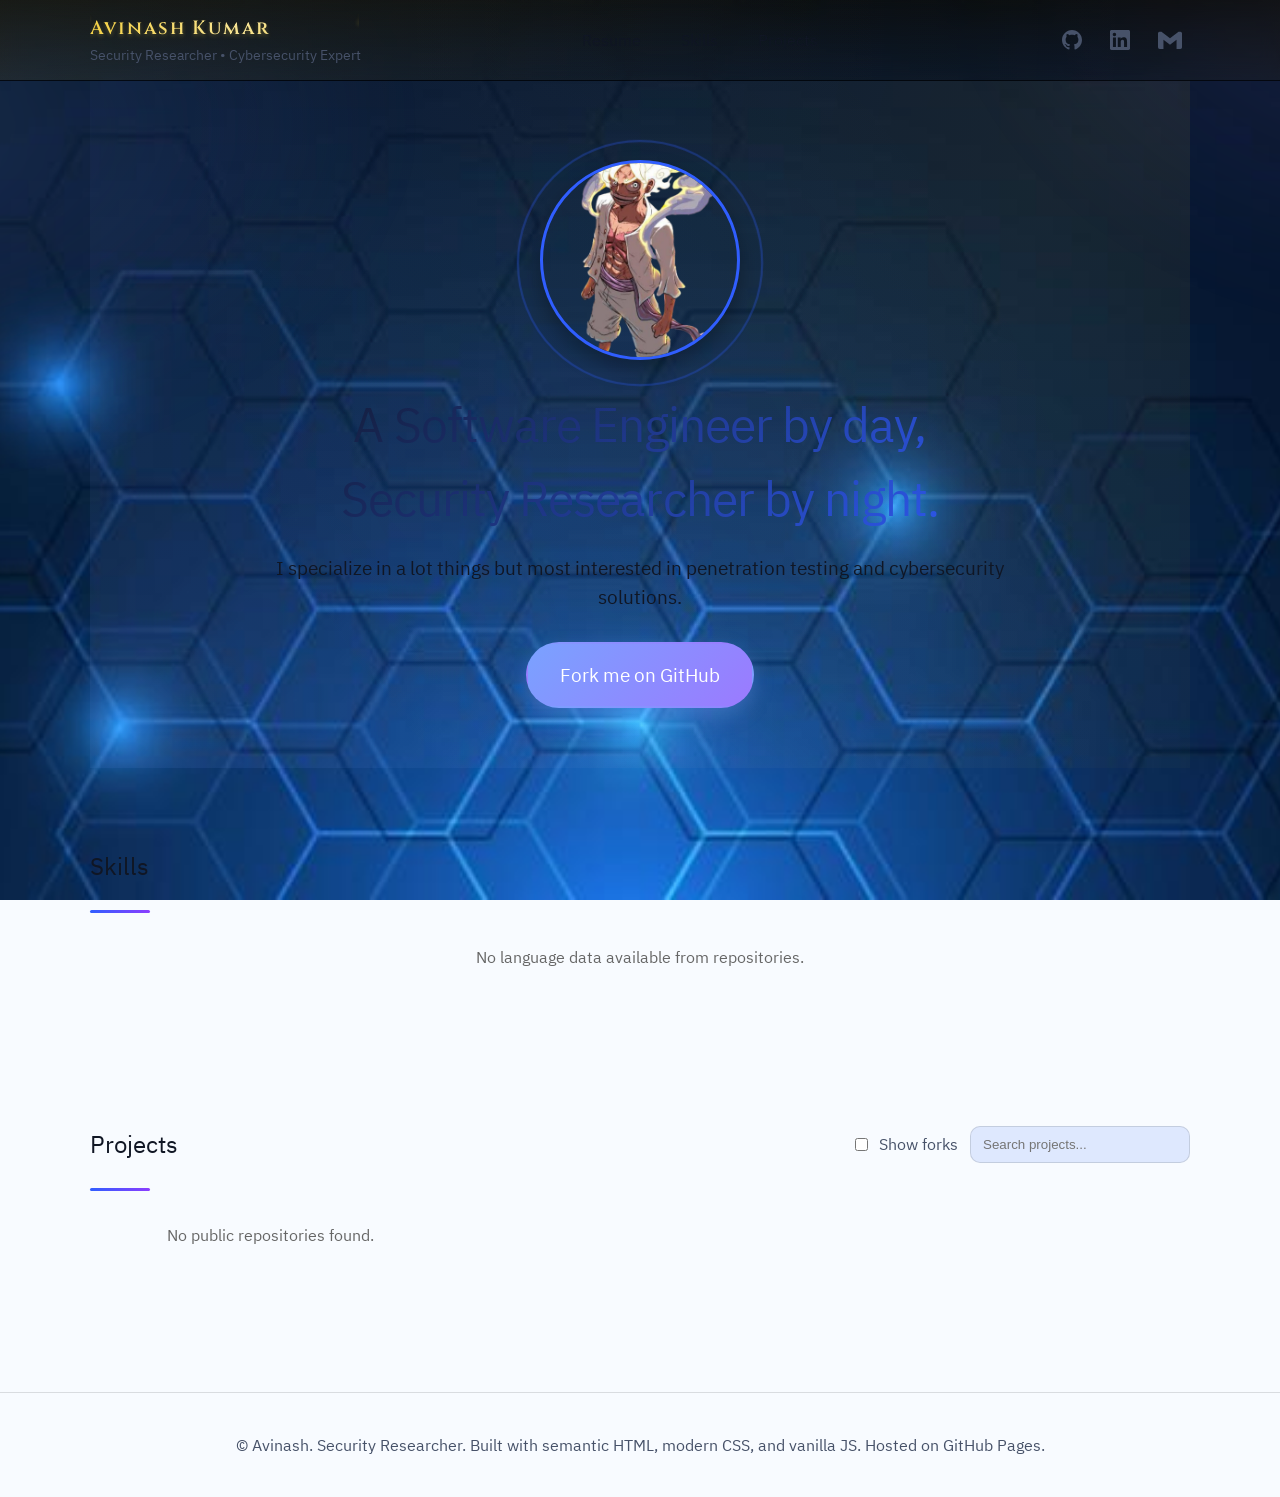
==== commit 0c2d5033: "Update index.html" ====
--- a/index.html
+++ b/index.html
@@ -23,7 +23,7 @@
           </div>
         </div>
         <nav class="nav">
-          <a href="/assests/resume.pdf">Resume</a>
+          <a href="/assets/resume.pdf">Resume</a>
           <a href="#skills">Skills</a>
           <a href="#projects">Projects</a>
           <!-- <a href="#social">Connect</a> -->
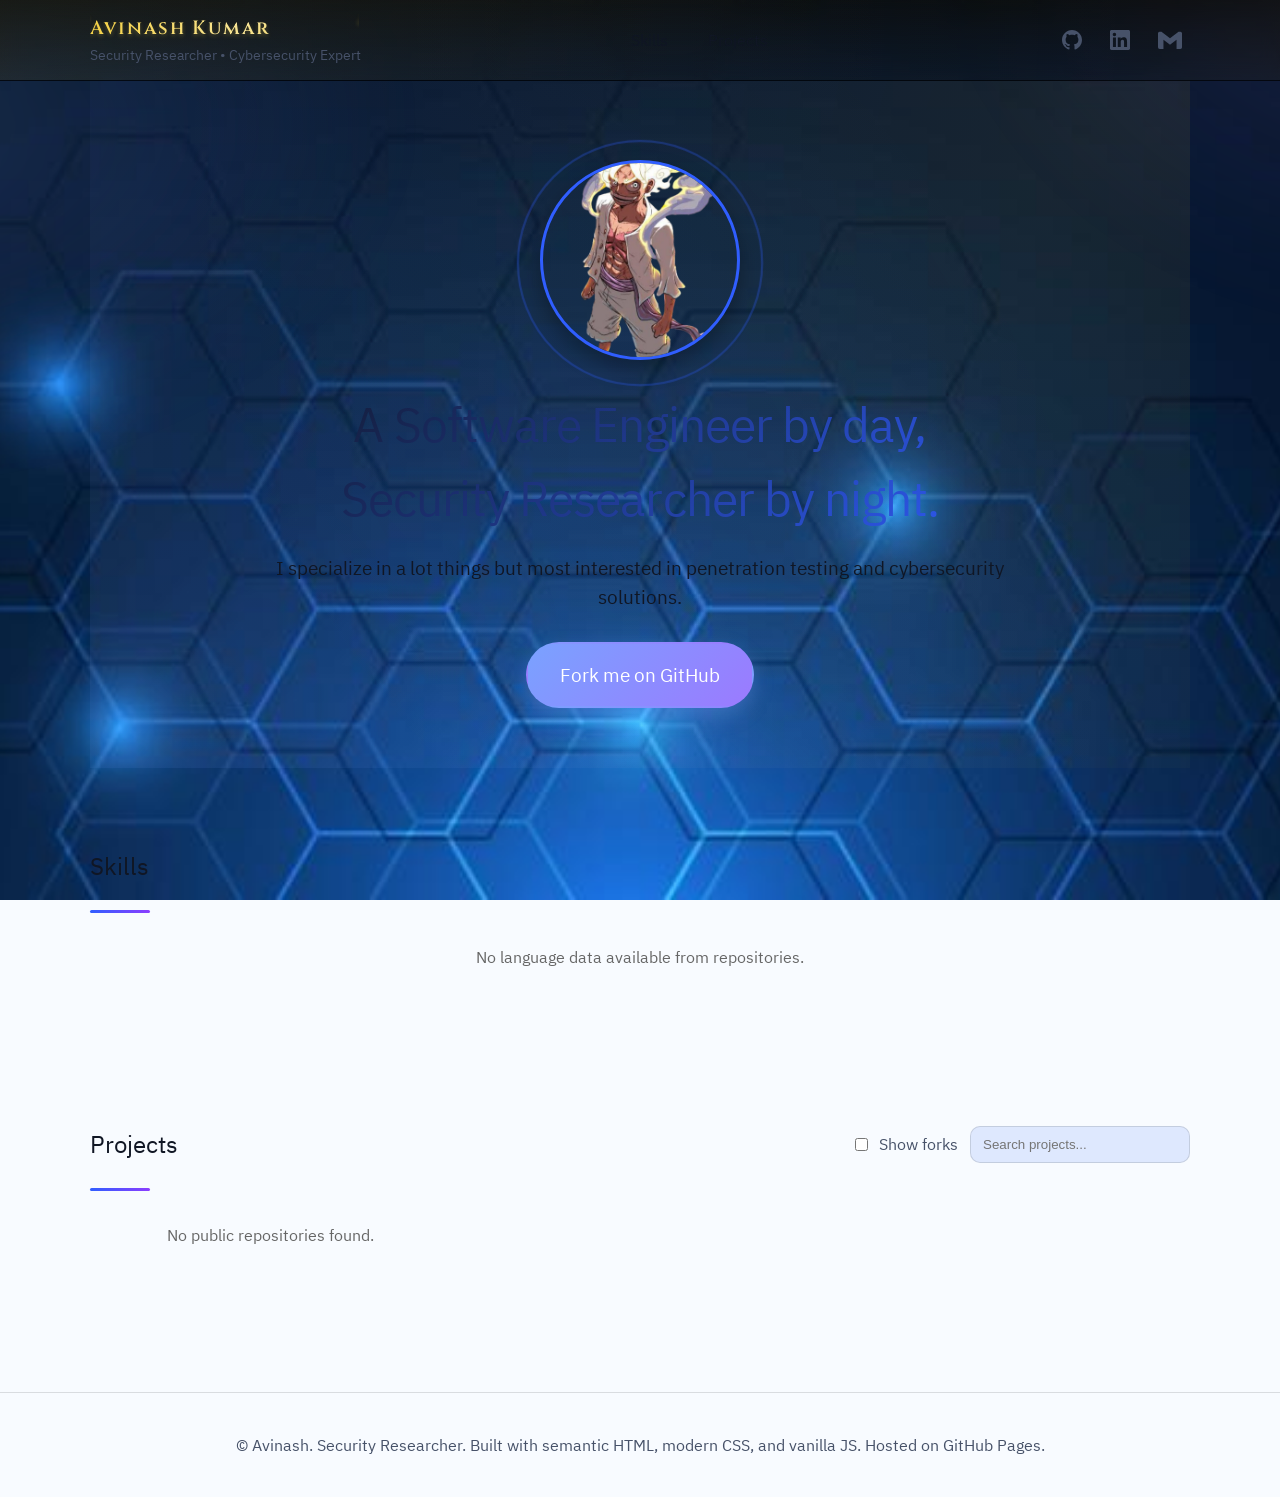
==== commit f722cfdb: "Update index.html" ====
--- a/index.html
+++ b/index.html
@@ -23,7 +23,7 @@
           </div>
         </div>
         <nav class="nav">
-          <a href="/assets/resume.pdf">Resume</a>
+<!--           <a href="/assets/resume.pdf">Resume</a> -->
           <a href="#skills">Skills</a>
           <a href="#projects">Projects</a>
           <!-- <a href="#social">Connect</a> -->
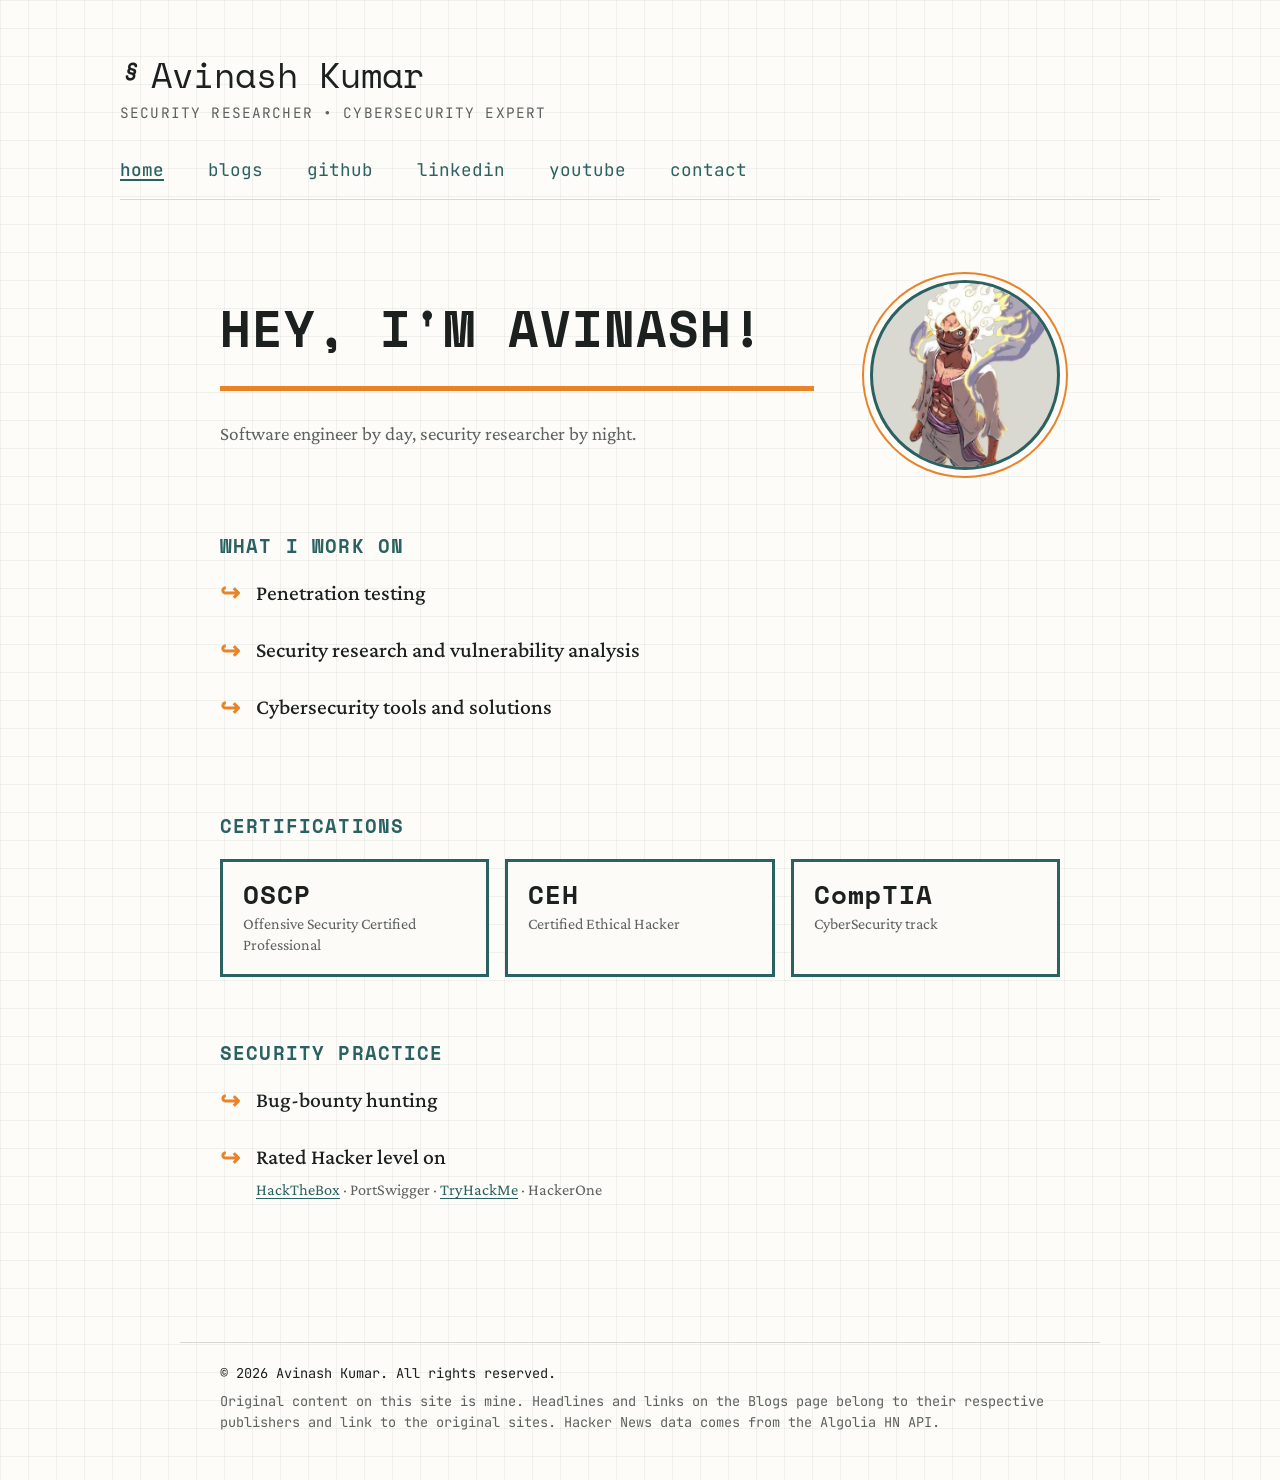
==== commit 60ac79f5: "personal website" ====
--- a/index.html
+++ b/index.html
@@ -1,187 +1,510 @@
-<!doctype html>
+<!DOCTYPE html>
 <html lang="en">
-  <head>
-    <meta charset="utf-8">
-    <meta name="viewport" content="width=device-width, initial-scale=1">
-    <meta name="color-scheme" content="light dark">
-    <title>Avinash</title>
-    <link rel="icon" type="image/x-icon" href="https://wallpapers.com/images/hd/mangekyou-sharingan-eye-closeup-4lx17w6u2x662zei.png">
-    <meta name="description" content="Security researcher and penetration tester portfolio showcasing cybersecurity tools and vulnerability research.">
-    <link rel="preconnect" href="https://api.github.com" crossorigin>
-    <link rel="stylesheet" href="styles.css">
-  </head>
-  <body>
-    <div class="bg-animated" aria-hidden="true"></div>
-
-    <header class="site-header">
-      <div class="container header-inner">
-        <div class="brand">
-          <div class="brand-text">
-            <!-- <div class="container-heading-content"> -->
-            <h1 class="name animated-header">Avinash Kumar</h1>
-            <p class="tagline">Security Researcher • Cybersecurity Expert</p>
-          </div>
-        </div>
-        <nav class="nav">
-<!--           <a href="/assets/resume.pdf">Resume</a> -->
-          <a href="#skills">Skills</a>
-          <a href="#projects">Projects</a>
-          <!-- <a href="#social">Connect</a> -->
-        </nav>
-        <div class="header-social">
-          <a href="https://github.com/im4vk" target="_blank" rel="noopener" class="header-social-link" aria-label="GitHub">
-            <svg width="20" height="20" viewBox="0 0 24 24" fill="currentColor">
-              <path d="M12 0c-6.626 0-12 5.373-12 12 0 5.302 3.438 9.8 8.207 11.387.599.111.793-.261.793-.577v-2.234c-3.338.726-4.033-1.416-4.033-1.416-.546-1.387-1.333-1.756-1.333-1.756-1.089-.745.083-.729.083-.729 1.205.084 1.839 1.237 1.839 1.237 1.07 1.834 2.807 1.304 3.492.997.107-.775.418-1.305.762-1.604-2.665-.305-5.467-1.334-5.467-5.931 0-1.311.469-2.381 1.236-3.221-.124-.303-.535-1.524.117-3.176 0 0 1.008-.322 3.301 1.23.957-.266 1.983-.399 3.003-.404 1.02.005 2.047.138 3.006.404 2.291-1.552 3.297-1.23 3.297-1.23.653 1.653.242 2.874.118 3.176.77.84 1.235 1.911 1.235 3.221 0 4.609-2.807 5.624-5.479 5.921.43.372.823 1.102.823 2.222v3.293c0 .319.192.694.801.576 4.765-1.589 8.199-6.086 8.199-11.386 0-6.627-5.373-12-12-12z"/>
-            </svg>
-          </a>
-          <a href="https://linkedin.com/in/im4vk" target="_blank" rel="noopener" class="header-social-link" aria-label="LinkedIn">
-            <svg width="20" height="20" viewBox="0 0 24 24" fill="currentColor">
-              <path d="M20.447 20.452h-3.554v-5.569c0-1.328-.027-3.037-1.852-3.037-1.853 0-2.136 1.445-2.136 2.939v5.667H9.351V9h3.414v1.561h.046c.477-.9 1.637-1.85 3.37-1.85 3.601 0 4.267 2.37 4.267 5.455v6.286zM5.337 7.433c-1.144 0-2.063-.926-2.063-2.065 0-1.138.92-2.063 2.063-2.063 1.14 0 2.064.925 2.064 2.063 0 1.139-.925 2.065-2.064 2.065zm1.782 13.019H3.555V9h3.564v11.452zM22.225 0H1.771C.792 0 0 .774 0 1.729v20.542C0 23.227.792 24 1.771 24h20.451C23.2 24 24 23.227 24 22.271V1.729C24 .774 23.2 0 22.222 0h.003z"/>
-            </svg>
-          </a>
-          <a href="mailto:avinashjsr97@gmail.com" target="_blank" rel="noopener" class="header-social-link" aria-label="Email">
-            <svg width="24" height="24" viewBox="0 0 24 24" fill="currentColor">
-              <path d="M24 5.457v13.909c0 .904-.732 1.636-1.636 1.636h-3.819V11.73L12 16.64l-6.545-4.91v9.273H1.636A1.636 1.636 0 0 1 0 19.366V5.457c0-.904.732-1.636 1.636-1.636h1.832l8.532 6.399 8.532-6.399h1.832c.904 0 1.636.732 1.636 1.636z"/>
-            </svg>
-          </a>
-        </div>
+<head>
+<meta charset="utf-8">
+<meta name="viewport" content="width=device-width, initial-scale=1">
+<title>Avinash Kumar · Security Researcher</title>
+<link rel="icon" type="image/png" href="assets/avatar.png">
+<meta name="description" content="Software engineer and security researcher. Projects, skills and a weekly security briefing.">
+<link rel="preconnect" href="https://fonts.googleapis.com">
+<link rel="preconnect" href="https://fonts.gstatic.com" crossorigin>
+<link href="https://fonts.googleapis.com/css2?family=Crimson+Pro:wght@400;500;600&family=JetBrains+Mono:wght@400;500&family=Space+Mono:wght@400;700&display=swap" rel="stylesheet">
+<style>
+:root{
+  --bg:#fdfcf8; --grid:rgba(30,40,40,.055); --ink:#1c211f; --mute:#5d625f;
+  --teal:#2a6161; --orange:#e8832a; --line:#d9d8d1; color-scheme:light;
+  --display:"Space Mono",ui-monospace,Menlo,monospace;
+  --mono:"JetBrains Mono",ui-monospace,Menlo,monospace;
+  --serif:"Crimson Pro",Georgia,"Times New Roman",serif;
+}
+@media (prefers-color-scheme:dark){
+  :root{--bg:#161a19;--grid:rgba(255,255,255,.04);--ink:#ece9df;--mute:#a0a59f;--teal:#7fc4bd;--orange:#f0954a;--line:#2f3634;color-scheme:dark}
+}
+*{box-sizing:border-box}
+html{-webkit-text-size-adjust:100%}
+body{
+  margin:0;color:var(--ink);font:400 1.2rem/1.55 var(--serif);
+  background-color:var(--bg);
+  background-image:linear-gradient(var(--grid) 1px,transparent 1px),linear-gradient(90deg,var(--grid) 1px,transparent 1px);
+  background-size:28px 28px;
+}
+a{color:var(--teal);text-underline-offset:3px}
+a:hover{color:var(--orange)}
+a:focus-visible,button:focus-visible,input:focus-visible{outline:2px solid var(--orange);outline-offset:3px;border-radius:2px}
+
+/* header */
+.top{max-width:1120px;margin:0 auto;padding:clamp(24px,5vw,56px) clamp(18px,4vw,40px) 0}
+.brand{font:400 clamp(1.6rem,3.4vw,2.2rem)/1.1 var(--display);margin:0 0 8px;display:flex;gap:10px;align-items:baseline;animation:rise .7s ease-out both}
+.tagline{margin:0 0 clamp(20px,4vw,36px);font:400 .9rem var(--mono);letter-spacing:.08em;text-transform:uppercase;color:var(--mute);animation:rise .7s ease-out .15s both}
+@keyframes rise{from{opacity:0;transform:translateY(14px)}to{opacity:1;transform:none}}
+
+.top nav{display:flex;flex-wrap:wrap;gap:8px clamp(20px,3.6vw,44px);padding-bottom:18px;border-bottom:1px solid var(--line);font:400 1.1rem var(--mono)}
+.top nav a{text-decoration:none}
+.top nav a[aria-current=page]{font-weight:500;text-decoration:underline;text-decoration-thickness:2px}
+
+/* hero: text left, avatar right */
+.hero{display:grid;grid-template-columns:minmax(0,1fr) auto;gap:clamp(24px,5vw,56px);align-items:center;margin-bottom:clamp(36px,6vw,64px)}
+.hero .bio{margin:0}
+.avatar{width:clamp(130px,20vw,190px);height:auto;aspect-ratio:1;object-fit:cover;object-position:50% 12%;border-radius:50%;border:3px solid var(--teal);background:var(--line);box-shadow:0 0 0 6px var(--bg),0 0 0 8px var(--orange);animation:float 5s ease-in-out infinite}
+@keyframes float{50%{transform:translateY(-6px)}}
+@media (max-width:640px){.hero{grid-template-columns:1fr}.avatar{grid-row:1;justify-self:start}}
+
+/* content column */
+main{max-width:920px;margin:0 auto;padding:clamp(40px,7vw,80px) clamp(18px,4vw,40px) 48px}
+h1{font:700 clamp(1.9rem,5.4vw,3.1rem)/1.1 var(--display);letter-spacing:.02em;text-transform:uppercase;margin:0 0 clamp(18px,3vw,30px)}
+.rule{border:0;height:5px;background:var(--orange);margin:0 0 28px}
+.bio{margin:0 0 clamp(36px,6vw,64px);max-width:60ch;color:var(--mute)}
+h2{font:700 1.2rem/1.2 var(--display);letter-spacing:.06em;text-transform:uppercase;color:var(--teal);margin:0 0 22px}
+section{margin:0 0 clamp(40px,6vw,64px)}
+
+/* archive controls */
+.bar{display:flex;flex-wrap:wrap;gap:10px 24px;align-items:center;justify-content:space-between;margin:-6px 0 12px}
+.tabs{display:flex;gap:6px 20px;flex-wrap:wrap}
+.tabs button{all:unset;cursor:pointer;font:400 .95rem var(--mono);color:var(--mute);padding:4px 0;border-bottom:2px solid transparent}
+.tabs button:hover{color:var(--teal)}
+.tabs button[aria-pressed=true]{color:var(--teal);border-color:var(--orange)}
+.tabs button:focus-visible{outline:2px solid var(--orange);outline-offset:3px}
+#q{font:400 .9rem var(--mono);background:transparent;color:var(--ink);border:1px solid var(--line);border-radius:0;padding:7px 10px;width:min(100%,220px)}
+#q::placeholder{color:var(--mute)}
+#status{font:400 .9rem var(--mono);color:var(--mute);margin:10px 0}
+#status button{font:inherit;background:none;border:0;padding:0;color:var(--teal);text-decoration:underline;cursor:pointer}
+
+/* arrow-bullet lists (posts, projects, videos) */
+.posts{list-style:none;margin:0;padding:0}
+.post{position:relative;padding:0 0 28px 36px}
+.post::before{content:"\21AA";position:absolute;left:0;top:-.1em;color:var(--orange);font:700 1.5rem/1.4 var(--mono)}
+.post h3{margin:0;font:500 1.35rem/1.35 var(--serif)}
+.post h3 a{text-decoration:none}
+.post h3 a:hover{text-decoration:underline;text-decoration-thickness:1px}
+.post p{margin:6px 0 0;font:400 1.02rem/1.45 var(--serif);color:var(--mute)}
+.post .when{display:block;margin-top:8px;font:400 .9rem var(--mono);letter-spacing:.06em;text-transform:uppercase;color:var(--mute)}
+.post .when a{color:inherit}
+.post .when a:hover{color:var(--orange)}
+.post img{display:block;width:140px;aspect-ratio:16/9;object-fit:cover;background:var(--line);margin-top:8px}
+.skel .post::before{color:var(--line)}
+.skel .bar1,.skel .bar2{height:.9rem;background:var(--line);animation:p 1.2s ease-in-out infinite alternate}
+.skel .bar1{width:70%;margin-bottom:10px}.skel .bar2{width:35%}
+@keyframes p{to{opacity:.4}}
+
+/* certifications */
+.certs{list-style:none;margin:0;padding:0;display:grid;grid-template-columns:repeat(auto-fit,minmax(min(100%,230px),1fr));gap:16px}
+.cert{border:3px solid var(--teal);padding:18px 20px;background:color-mix(in srgb,var(--bg) 85%,transparent)}
+.cert a{display:block;color:inherit;text-decoration:none}
+.cert b{display:block;font:700 1.6rem/1.1 var(--display);letter-spacing:.04em}
+.cert span{display:block;margin-top:6px;font:400 1rem/1.3 var(--serif);color:var(--mute)}
+.cert a:hover b{color:var(--orange)}
+.sep{color:var(--mute)}
+
+/* skills */
+.chips{list-style:none;margin:0;padding:0;display:flex;flex-wrap:wrap;gap:10px}
+.chips li{font:400 .95rem var(--mono);color:var(--teal);border:1px solid var(--teal);padding:4px 12px}
+.chips li small{color:var(--mute);margin-left:6px;font-size:.8rem}
+
+/* briefing */
+.range{font:400 .95rem var(--mono);letter-spacing:.04em;color:var(--mute);margin:-8px 0 28px}
+.tag{display:inline-block;font:700 .8rem var(--mono);letter-spacing:.12em;text-transform:uppercase;color:var(--bg);background:var(--orange);padding:3px 9px}
+.lead{border:3px solid var(--teal);padding:26px clamp(18px,3.5vw,38px) 24px;margin:0 0 clamp(36px,6vw,56px);background:color-mix(in srgb,var(--bg) 85%,transparent)}
+.lead h3{margin:14px 0 8px;font:700 clamp(1.4rem,3.4vw,1.9rem)/1.2 var(--display)}
+.lead h3 a{color:var(--ink);text-decoration:none}
+.lead h3 a:hover{color:var(--orange)}
+.lead .when{font:400 .9rem var(--mono);letter-spacing:.06em;text-transform:uppercase;color:var(--mute)}
+.brief{display:grid;grid-template-columns:repeat(auto-fit,minmax(min(100%,340px),1fr));gap:0 clamp(24px,4vw,56px)}
+.brief h2{display:flex;align-items:center;gap:10px}
+.brief .post h3{font-size:1.2rem}
+.note{font:400 .9rem var(--mono);color:var(--mute)}
+details#archive{margin-top:8px}
+details#archive summary{display:flex;align-items:center;gap:12px;cursor:pointer;list-style:none;padding:12px 16px;border:1px solid var(--line);font:400 .95rem var(--mono);color:var(--ink)}
+details#archive summary::-webkit-details-marker{display:none}
+details#archive summary::after{content:"show \25BE";margin-left:auto;color:var(--teal);white-space:nowrap}
+details#archive[open] summary::after{content:"hide \25B4"}
+details#archive[open] summary{margin-bottom:22px}
+details#archive summary:hover{border-color:var(--teal)}
+details#archive summary:hover::after{color:var(--orange)}
+details#archive summary:focus-visible{outline:2px solid var(--orange);outline-offset:3px}
+
+/* pagination */
+.pager{display:flex;flex-wrap:wrap;gap:6px;align-items:center;margin:4px 0 0 36px;font:400 .95rem var(--mono)}
+.pager button{all:unset;cursor:pointer;min-width:2.2rem;padding:5px 8px;text-align:center;border:1px solid var(--line);color:var(--teal)}
+.pager button:hover:not(:disabled){border-color:var(--orange);color:var(--orange)}
+.pager button[aria-current=page]{background:var(--teal);border-color:var(--teal);color:var(--bg)}
+.pager button:disabled{opacity:.4;cursor:default}
+.pager button:focus-visible{outline:2px solid var(--orange);outline-offset:2px}
+.pager .count{margin-left:auto;color:var(--mute);font-size:.85rem}
+@media (max-width:560px){.pager{margin-left:0}.pager .count{margin-left:0;width:100%}}
+
+/* contact box */
+.box{position:relative;min-inline-size:0;margin-inline:0;border:3px solid var(--teal);padding:36px clamp(20px,4vw,50px) 14px;background:color-mix(in srgb,var(--bg) 85%,transparent)}
+.box legend{position:absolute;top:-.85rem;left:clamp(14px,3vw,40px);padding:0 12px;background:var(--bg);font:700 .95rem var(--mono);letter-spacing:.1em;text-transform:uppercase;color:var(--ink)}
+.box p{margin:0 0 18px}
+.box ul{list-style:none;margin:0 0 18px;padding:0;display:grid;gap:10px;font:400 1rem var(--mono)}
+.box li small{margin-left:14px;color:var(--mute);font-size:.85rem}
+
+footer{max-width:920px;margin:0 auto;padding:20px clamp(18px,4vw,40px) 40px;font:400 .85rem/1.5 var(--mono);color:var(--mute);border-top:1px solid var(--line)}
+footer p{margin:0 0 8px}
+footer .copy{color:var(--ink)}
+@media (max-width:560px){body{font-size:1.1rem}.post{padding-left:30px}}
+@media (prefers-reduced-motion:reduce){.brand,.tagline,.avatar,.skel .bar1,.skel .bar2{animation:none}}
+</style>
+</head>
+<body>
+<header class="top">
+  <p class="brand"><i aria-hidden="true">&sect;</i><span id="brand"></span></p>
+  <p class="tagline" id="tagline"></p>
+  <nav id="nav" aria-label="Main"></nav>
+</header>
+
+<main id="home-view">
+  <div class="hero">
+    <div>
+      <h1 id="hello"></h1>
+      <hr class="rule">
+      <p class="bio" id="bio"></p>
+    </div>
+    <img class="avatar" src="assets/avatar.png" alt="Illustrated avatar" width="190" height="190" onerror="this.hidden=true">
+  </div>
+
+  <section id="focus-box" hidden><h2>What I work on</h2><ul class="posts" id="focus"></ul></section>
+  <section id="certs-box" hidden><h2>Certifications</h2><ul class="certs" id="certs"></ul></section>
+  <section id="practice-box" hidden><h2>Security practice</h2><ul class="posts" id="practice"></ul></section>
+  <section id="now-box" hidden><h2>Now</h2><p id="now"></p></section>
+  <section id="skills-box" hidden><h2>Skills</h2><ul class="chips" id="skills"></ul></section>
+  <section id="repos-box" hidden><h2>Projects</h2><ul class="posts" id="repos"></ul></section>
+</main>
+
+<main id="contact-view" hidden>
+  <h1>Say hello!</h1>
+  <hr class="rule">
+  <fieldset class="box">
+    <legend>Find me</legend>
+    <p id="contact-line"></p>
+    <ul id="links"></ul>
+  </fieldset>
+</main>
+
+<main id="blogs-view" hidden>
+  <h1 id="blogs-title">This week in security</h1>
+  <hr class="rule">
+  <p class="range" id="range">&nbsp;</p>
+  <div id="lead"></div>
+  <div class="brief" id="brief"><p class="note">Loading the briefing&hellip;</p></div>
+
+  <details id="archive">
+    <summary><span id="archive-title">Browse all posts</span></summary>
+    <section id="archive-list">
+      <div class="bar">
+        <div class="tabs" id="tabs"></div>
+        <input id="q" type="search" placeholder="search titles or sources" aria-label="Search titles or sources">
       </div>
-    </header>
-
-    <main>
-      <section class="hero container" id="home">
-        <div class="hero-content">
-          <div class="character-image">
-            <img src="assets/avatar.png" alt="Avinash Kumar Character" class="character-img">
-          </div>
-          <h2>A Software Engineer by day, <br> Security Researcher by night.</h2>
-          <h3>I specialize in a lot things but most interested in penetration testing and cybersecurity solutions.</h3>
-          <div class="hero-cta">
-            <a href="https://github.com/im4vk" target="_blank" class="github-btn">Fork me on GitHub</a>
-          </div>
-        </div>
-      </section>
-
-      <!-- Skills Section -->
-      <section class="section container" id="skills">
-        <div class="section-head">
-          <h1>Skills</h1>
-          <!-- <p>Tools and Programming languages from my research repositories</p> -->
-        </div>
-        <div id="skillsGrid" class="skills-grid">
-          <div class="loading-skills">
-            <p>Analyzing repository languages...</p>
-          </div>
-        </div>
-      </section>
-
-      <section class="section container" id="projects">
-        <div class="section-head">
-          <h1>Projects</h1>
-          <div class="section-actions filters">
-            <label class="switch">
-              <input type="checkbox" id="toggleForks">
-              <span>Show forks</span>
-            </label>
-            <input type="search" id="searchInput" placeholder="Search projects..." aria-label="Search projects">
-          </div>
-        </div>
-        <div id="projectsGrid" class="grid"></div>
-        <div id="projectsStatus" class="status" role="status" aria-live="polite"></div>
-      </section>
-
-      <!-- Social Media Section -->
-      <!-- <section class="section container" id="social">
-        <div class="section-head">
-          <h3>Connect With Me</h3>
-          <p>Find me on social media and professional networks</p>
-        </div>
-        <div class="social-grid">
-          <a href="https://github.com/im4vk" target="_blank" rel="noopener" class="social-item">
-            <div class="social-icon">
-              <svg width="24" height="24" viewBox="0 0 24 24" fill="currentColor">
-                <path d="M12 0c-6.626 0-12 5.373-12 12 0 5.302 3.438 9.8 8.207 11.387.599.111.793-.261.793-.577v-2.234c-3.338.726-4.033-1.416-4.033-1.416-.546-1.387-1.333-1.756-1.333-1.756-1.089-.745.083-.729.083-.729 1.205.084 1.839 1.237 1.839 1.237 1.07 1.834 2.807 1.304 3.492.997.107-.775.418-1.305.762-1.604-2.665-.305-5.467-1.334-5.467-5.931 0-1.311.469-2.381 1.236-3.221-.124-.303-.535-1.524.117-3.176 0 0 1.008-.322 3.301 1.23.957-.266 1.983-.399 3.003-.404 1.02.005 2.047.138 3.006.404 2.291-1.552 3.297-1.23 3.297-1.23.653 1.653.242 2.874.118 3.176.77.84 1.235 1.911 1.235 3.221 0 4.609-2.807 5.624-5.479 5.921.43.372.823 1.102.823 2.222v3.293c0 .319.192.694.801.576 4.765-1.589 8.199-6.086 8.199-11.386 0-6.627-5.373-12-12-12z"/>
-              </svg>
-            </div>
-            <div class="social-info">
-              <h3>GitHub</h3>
-              <p>@im4vk</p>
-            </div>
-          </a>
-          
-          <a href="https://linkedin.com/in/avinash-kumar" target="_blank" rel="noopener" class="social-item">
-            <div class="social-icon">
-              <svg width="24" height="24" viewBox="0 0 24 24" fill="currentColor">
-                <path d="M20.447 20.452h-3.554v-5.569c0-1.328-.027-3.037-1.852-3.037-1.853 0-2.136 1.445-2.136 2.939v5.667H9.351V9h3.414v1.561h.046c.477-.9 1.637-1.85 3.37-1.85 3.601 0 4.267 2.37 4.267 5.455v6.286zM5.337 7.433c-1.144 0-2.063-.926-2.063-2.065 0-1.138.92-2.063 2.063-2.063 1.14 0 2.064.925 2.064 2.063 0 1.139-.925 2.065-2.064 2.065zm1.782 13.019H3.555V9h3.564v11.452zM22.225 0H1.771C.792 0 0 .774 0 1.729v20.542C0 23.227.792 24 1.771 24h20.451C23.2 24 24 23.227 24 22.271V1.729C24 .774 23.2 0 22.222 0h.003z"/>
-              </svg>
-            </div>
-            <div class="social-info">
-              <h3>LinkedIn</h3>
-              <p>Avinash Kumar</p>
-            </div>
-          </a>
-          
-          <a href="https://twitter.com/avinash_sec" target="_blank" rel="noopener" class="social-item">
-            <div class="social-icon">
-              <svg width="24" height="24" viewBox="0 0 24 24" fill="currentColor">
-                <path d="M23.953 4.57a10 10 0 01-2.825.775 4.958 4.958 0 002.163-2.723c-.951.555-2.005.959-3.127 1.184a4.92 4.92 0 00-8.384 4.482C7.69 8.095 4.067 6.13 1.64 3.162a4.822 4.822 0 00-.666 2.475c0 1.71.87 3.213 2.188 4.096a4.904 4.904 0 01-2.228-.616v.06a4.923 4.923 0 003.946 4.827 4.996 4.996 0 01-2.212.085 4.936 4.936 0 004.604 3.417 9.867 9.867 0 01-6.102 2.105c-.39 0-.779-.023-1.17-.067a13.995 13.995 0 007.557 2.209c9.053 0 13.998-7.496 13.998-13.985 0-.21 0-.42-.015-.63A9.935 9.935 0 0024 4.59z"/>
-              </svg>
-            </div>
-            <div class="social-info">
-              <h3>Twitter</h3>
-              <p>@avinash_sec</p>
-            </div>
-          </a>
-          
-          <a href="mailto:avinash@example.com" class="social-item">
-            <div class="social-icon">
-              <svg width="24" height="24" viewBox="0 0 24 24" fill="currentColor">
-                <path d="M24 5.457v13.909c0 .904-.732 1.636-1.636 1.636h-3.819V11.73L12 16.64l-6.545-4.91v9.273H1.636A1.636 1.636 0 0 1 0 19.366V5.457c0-.904.732-1.636 1.636-1.636h1.832l8.532 6.399 8.532-6.399h1.832c.904 0 1.636.732 1.636 1.636z"/>
-              </svg>
-            </div>
-            <div class="social-info">
-              <h3>Email</h3>
-              <p>avinash@example.com</p>
-            </div>
-          </a>
-        </div>
-      </section> -->
-
-    </main>
-
-    <footer class="site-footer">
-      <div class="container">
-        <p>© <span id="year"></span> Avinash. Security Researcher. Built with semantic HTML, modern CSS, and vanilla JS. Hosted on GitHub Pages.</p>
-      </div>
-    </footer>
-
-    <!-- Project Modal -->
-    <div id="projectModal" class="modal" style="display: none;">
-      <div class="modal-overlay" onclick="closeProjectModal()"></div>
-      <div class="modal-content">
-        <div class="modal-header">
-          <div class="modal-title">
-            <h2 id="modalProjectName"></h2>
-            <div class="modal-stats" id="modalProjectStats"></div>
-          </div>
-          <button class="modal-close" onclick="closeProjectModal()" aria-label="Close modal">×</button>
-        </div>
-        <div class="modal-body">
-          <div class="modal-links" id="modalProjectLinks"></div>
-          <div class="modal-description" id="modalProjectDescription"></div>
-          <div class="modal-readme">
-            <h3>📖 README</h3>
-            <div class="readme-content" id="modalReadmeContent">
-              <div class="loading">Loading README...</div>
-            </div>
-          </div>
-        </div>
-      </div>
-    </div>
-
-    <!-- No external dependencies needed - using compiled PDF -->
-    <script src="script.js" defer></script>
-  </body>
-  </html>
-
-
+      <p id="status" role="status" aria-live="polite"></p>
+      <ol class="posts" id="feed"></ol>
+      <nav class="pager" id="pager" aria-label="Pagination" hidden></nav>
+    </section>
+  </details>
+</main>
+
+<footer>
+  <p class="copy">&copy; <span id="year"></span> <span id="owner"></span>. All rights reserved.</p>
+  <p>Original content on this site is mine. Headlines and links on the Blogs page belong to their respective publishers and link to the original sites. Hacker News data comes from the Algolia HN API.</p>
+</footer>
+
+<script>
+/* ---------- Edit this part ---------- */
+const CONFIG = {
+  name: "Avinash Kumar",
+  firstName: "Avinash",                 // used in the heading: HEY, I'M <FIRST NAME>!
+  tagline: "Security Researcher \u2022 Cybersecurity Expert",   // shown under your name and in the browser tab
+  bio: "Software engineer by day, security researcher by night.",
+  focus: [                              // short list of topics; empty list hides the block
+    "Penetration testing",
+    "Security research and vulnerability analysis",
+    "Cybersecurity tools and solutions"
+  ],
+  certifications: [                     // abbreviation, full name, optional link
+    { abbr: "OSCP",    name: "Offensive Security Certified Professional" },
+    { abbr: "CEH",     name: "Certified Ethical Hacker" },
+    { abbr: "CompTIA", name: "CyberSecurity track", url: "https://github.com/im4vk/CompTIA" }
+  ],
+  practice: [                           // title plus optional links shown underneath
+    { title: "Bug-bounty hunting" },
+    { title: "Rated Hacker level on", links: [
+      { label: "HackTheBox",  url: "https://profile.hackthebox.com/profile/01a1c62d-626b-7309-9655-f3968f161052?utm_medium=copy_url" },
+      { label: "PortSwigger" },
+      { label: "TryHackMe",   url: "https://tryhackme.com/api/v2/badges/public-profile?userPublicId=327449" },
+      { label: "HackerOne" }
+    ] }
+  ],
+  now: "",                              // empty string hides the block
+  resumeUrl: "",                        // e.g. "resume.pdf"; adds a "resume" link in the nav and contact page
+  email: "",                            // optional; leave empty to keep an email address off the site
+  emailLink: "",                        // e.g. "mailto:name@example.com"
+  githubUser: "im4vk",                  // projects and skills are read live from this public profile
+  links: [
+    { label: "github",   url: "https://github.com/im4vk" },
+    { label: "linkedin", url: "https://www.linkedin.com/in/im4vk" },
+    { label: "youtube",  url: "https://www.youtube.com/channel/UC8fCVGCeJCFCEQB0luCm4hA" }
+  ],
+  hnSecurityQuery: "security",          // what the "HN security" tab searches for
+  hnSecurityMinPoints: 15
+};
+/* ------------------------------------ */
+
+const DAY = 864e5, WINDOW_DAYS = 30;   // blogs and HN stories older than this are hidden
+const $ = id => document.getElementById(id);
+const safe = u => { try { const p = new URL(u, location.href).protocol; return ['http:','https:','mailto:'].includes(p) ? u : '#'; } catch { return '#'; } };
+const host = u => { try { return new URL(u).hostname.replace(/^www\./, ''); } catch { return ''; } };
+const hnItem = id => 'https://news.ycombinator.com/item?id=' + id;
+const el = (t, props = {}, ...kids) => { const n = document.createElement(t); Object.assign(n, props); n.append(...kids); return n; };
+const monthYear = ms => new Date(ms).toLocaleDateString('en-US', { month: 'long', year: 'numeric' });
+// Glitches the browser-tab title in short bursts, forever: 8 quick flickers, then a pause, then again.
+const GLITCH_PAUSE = 3000;   // ms of calm between bursts
+let glitchTimer;
+function setTitle(text) {
+  clearTimeout(glitchTimer);
+  document.title = text;
+  if (matchMedia('(prefers-reduced-motion:reduce)').matches) return;
+  const chars = '!@#$%^&*()_+-=[]{}|;:,.<>?';
+  const flicker = n => {
+    if (n >= 8) { document.title = text; glitchTimer = setTimeout(() => flicker(0), GLITCH_PAUSE); return; }
+    document.title = n % 2 === 0
+      ? [...text].map(c => Math.random() < 0.3 ? chars[Math.floor(Math.random() * chars.length)] : c).join('')
+      : text;
+    glitchTimer = setTimeout(() => flicker(n + 1), 150);
+  };
+  flicker(0);
+}
+const loadFeeds = () => jget('feeds.json?' + Math.floor(Date.now() / 6e5));
+const jget = async u => { const r = await fetch(u); if (!r.ok) throw new Error('HTTP ' + r.status); return r.json(); };
+const cached = (key, ttl, fn) => async () => {
+  try { const v = JSON.parse(localStorage.getItem(key)); if (v && Date.now() - v.t < ttl) return v.d; } catch {}
+  const d = await fn();
+  try { localStorage.setItem(key, JSON.stringify({ t: Date.now(), d })); } catch {}
+  return d;
+};
+const fromHN = h => ({
+  title: h.title, url: h.url || hnItem(h.objectID), source: h.url ? host(h.url) : 'news.ycombinator.com',
+  when: h.created_at_i * 1000, points: h.points, comments: h.num_comments, discuss: hnItem(h.objectID)
+});
+
+const SOURCES = {
+  blogs: { label: 'all feeds', load: async () => {
+    const j = await loadFeeds();
+    return (j.items || []).map(i => ({ title: i.title, url: i.url, source: i.source, kind: i.kind, when: Date.parse(i.date) }))
+      .filter(i => i.when > Date.now() - WINDOW_DAYS * DAY);
+  } },
+  sec: { label: 'hacker news', load: cached('hn:sec', 10 * 60e3, async () =>
+    (await jget('https://hn.algolia.com/api/v1/search_by_date?tags=story&hitsPerPage=100&query=' + encodeURIComponent(CONFIG.hnSecurityQuery) +
+      '&numericFilters=' + encodeURIComponent('points>=' + CONFIG.hnSecurityMinPoints + ',created_at_i>' + Math.floor((Date.now() - WINDOW_DAYS * DAY) / 1000)))).hits.map(fromHN)) }
+};
+
+let current = 'blogs', loaded = null, data = [], token = 0;
+
+function renderAbout() {
+  $('brand').textContent = CONFIG.name;
+  $('tagline').textContent = CONFIG.tagline;
+  $('owner').textContent = CONFIG.name; $('year').textContent = new Date().getFullYear();
+  $('hello').textContent = "Hey, I'm " + CONFIG.firstName + '!';
+  $('bio').textContent = CONFIG.bio;
+  for (const t of CONFIG.focus) $('focus').append(el('li', { className: 'post' }, el('h3', { textContent: t })));
+  $('focus-box').hidden = !CONFIG.focus.length;
+  for (const c of CONFIG.certifications) {
+    const inner = [el('b', { textContent: c.abbr }), el('span', { textContent: c.name })];
+    $('certs').append(el('li', { className: 'cert' }, c.url ? el('a', { href: safe(c.url), rel: 'noopener' }, ...inner) : el('div', {}, ...inner)));
+  }
+  $('certs-box').hidden = !CONFIG.certifications.length;
+  for (const t of CONFIG.practice) {
+    const links = (t.links || []).flatMap((l, i) => [...(i ? [el('span', { className: 'sep', textContent: ' \u00b7 ' })] : []), l.url ? el('a', { href: safe(l.url), rel: 'noopener', textContent: l.label }) : l.label]);
+    $('practice').append(el('li', { className: 'post' }, el('h3', { textContent: t.title }), ...(links.length ? [el('p', {}, ...links)] : [])));
+  }
+  $('practice-box').hidden = !CONFIG.practice.length;
+  $('now').textContent = CONFIG.now; $('now-box').hidden = !CONFIG.now;
+
+  const links = [...(CONFIG.resumeUrl ? [{ label: 'resume', url: CONFIG.resumeUrl }] : []), ...CONFIG.links];
+  const nav = $('nav');
+  const pageLink = r => { const a = el('a', { href: '#' + r, textContent: r }); a.dataset.route = r; return a; };
+  nav.append(pageLink('home'), pageLink('blogs'), ...links.map(l => el('a', { href: safe(l.url), textContent: l.label, rel: 'me noopener' })), pageLink('contact'));
+
+  if (CONFIG.email) $('contact-line').append('Email me at ', el('a', { href: safe(CONFIG.emailLink), textContent: CONFIG.email }), ', or find me here.');
+  else $('contact-line').textContent = 'Message me on any of these. I reply to everyone.';
+  for (const l of links) {
+    const path = host(l.url) + new URL(l.url, location.href).pathname.replace(/\/$/, '');
+    $('links').append(el('li', {}, el('a', { href: safe(l.url), textContent: l.label, rel: 'me noopener' }), el('small', { textContent: path })));
+  }
+}
+
+async function renderGitHub() {
+  const u = CONFIG.githubUser;
+  if (!u || u.startsWith('your-')) return;
+  try {
+    const r = await jget('https://api.github.com/users/' + encodeURIComponent(u) + '/repos?sort=pushed&per_page=100&type=owner');
+    const own = r.filter(x => !x.fork), repos = own.slice(0, 5);
+    const langs = {};
+    for (const x of own) if (x.language) langs[x.language] = (langs[x.language] || 0) + 1;
+    for (const [name, n] of Object.entries(langs).sort((a, b) => b[1] - a[1]).slice(0, 12)) $('skills').append(el('li', {}, name, el('small', { textContent: n + (n === 1 ? ' repo' : ' repos') })));
+    $('skills-box').hidden = !Object.keys(langs).length;
+    for (const x of repos) {
+      $('repos').append(el('li', { className: 'post' },
+        el('h3', {}, el('a', { href: x.html_url, textContent: x.name, rel: 'noopener' })),
+        ...(x.description ? [el('p', { textContent: x.description })] : []),
+        el('span', { className: 'when', textContent: (x.stargazers_count ? x.stargazers_count + ' stars · ' : '') + 'updated ' + monthYear(Date.parse(x.pushed_at)) })));
+    }
+    $('repos-box').hidden = !repos.length;
+  } catch { /* GitHub API rate limit or offline: the page works without it */ }
+}
+
+const ago = ms => {
+  const d = Math.floor((Date.now() - ms) / DAY);
+  if (d < 1) { const h = Math.floor((Date.now() - ms) / 36e5); return h < 1 ? 'just now' : h + 'h ago'; }
+  return d === 1 ? 'yesterday' : d + ' days ago';
+};
+const HOT = /zero[- ]day|0-day|actively exploited|under (active )?attack|exploited in the wild|critical|ransomware|breach|CVSS 10|remote code|RCE|stolen|backdoor|supply[- ]chain/i;
+const EXPLOITED = /actively exploited|exploited in the wild|zero[- ]day|under (active )?attack|known exploited/i;
+const GROUPS = [
+  { k: 'exploited', title: 'Being exploited' },
+  { k: 'research',  title: 'Research & analysis' },
+  { k: 'news',      title: 'News' },
+];
+let briefDone = false;
+
+const postLi = i => {
+  const bits = [i.source, ago(i.when)];
+  if (i.points != null) bits.push(i.points + ' points');
+  const sub = el('span', { className: 'when', textContent: bits.join(' \u00b7 ') });
+  if (i.discuss) sub.append(' \u00b7 ', el('a', { href: i.discuss, rel: 'noopener', textContent: (i.comments || 0) + ' comments' }));
+  return el('li', { className: 'post' }, el('h3', {}, el('a', { href: safe(i.url), rel: 'noopener', textContent: i.title })), sub);
+};
+
+async function loadBrief() {
+  if (briefDone) return; briefDone = true;
+  const [b, h] = await Promise.allSettled([SOURCES.blogs.load(), SOURCES.sec.load()]);
+  const all = b.status === 'fulfilled' ? b.value : [];
+  const hn = h.status === 'fulfilled' ? h.value : [];
+  const box = $('brief'); box.replaceChildren();
+  if (!all.length && !hn.length) { briefDone = false; box.append(el('p', { className: 'note', textContent: 'Could not load the briefing. If you are previewing locally, serve the folder with a local web server.' })); return; }
+
+  const week = all.filter(i => i.when > Date.now() - 7 * DAY);
+  const useWeek = week.length >= 8, pool = (useWeek ? week : all).sort((a, c) => c.when - a.when);
+  const days = useWeek ? 7 : WINDOW_DAYS, from = new Date(Date.now() - days * DAY), fmt = d => d.toLocaleDateString('en-US', { month: 'short', day: 'numeric' });
+  $('blogs-title').textContent = useWeek ? 'This week in security' : 'This month in security';
+  $('range').textContent = fmt(from) + ' \u2013 ' + fmt(new Date()) + ' \u00b7 ' + (useWeek ? week.length : all.length) + ' posts from ' + new Set(all.map(i => i.source)).size + ' sources';
+
+  const score = i => (HOT.test(i.title) ? 3 : 0) + Math.max(0, 2 - (Date.now() - i.when) / DAY / 3);
+  const lead = pool.filter(i => i.kind !== 'exploited').sort((a, c) => score(c) - score(a))[0];
+  if (lead) $('lead').append(el('article', { className: 'lead' }, el('span', { className: 'tag', textContent: 'Lead story' }),
+    el('h3', {}, el('a', { href: safe(lead.url), rel: 'noopener', textContent: lead.title })),
+    el('span', { className: 'when', textContent: lead.source + ' \u00b7 ' + ago(lead.when) })));
+
+  const kindOf = i => i.kind === 'exploited' || EXPLOITED.test(i.title) ? 'exploited' : (i.kind || 'news');
+  for (const g of GROUPS) {
+    const rows = pool.filter(i => i !== lead && kindOf(i) === g.k).slice(0, 4);
+    if (rows.length) box.append(el('section', {}, el('h2', {}, g.title), el('ul', { className: 'posts' }, ...rows.map(postLi))));
+  }
+  const talk = hn.filter(i => i.when > Date.now() - days * DAY).sort((a, c) => (c.points || 0) - (a.points || 0)).slice(0, 4);
+  if (talk.length) box.append(el('section', {}, el('h2', {}, 'Hacker News is discussing'), el('ul', { className: 'posts' }, ...talk.map(postLi))));
+  $('archive-title').textContent = 'Browse all ' + all.length + ' posts';
+}
+
+function openArchive() { $('archive').open = true; if (loaded !== current) show(current); }
+
+const PAGE_SIZE = 8;
+let page = 1;
+
+function draw(resetPage) {
+  if (resetPage === true) page = 1;
+  const terms = $('q').value.trim().toLowerCase().split(/\s+/).filter(Boolean);
+  const rows = data.filter(i => { const hay = (i.title + ' ' + i.source).toLowerCase(); return terms.every(t => hay.includes(t)); });
+  const pages = Math.max(1, Math.ceil(rows.length / PAGE_SIZE));
+  page = Math.min(Math.max(1, page), pages);
+  const ol = $('feed'); ol.replaceChildren();
+  for (const i of rows.slice((page - 1) * PAGE_SIZE, page * PAGE_SIZE)) {
+    const bits = [i.source];
+    if (i.points != null) bits.push(i.points + ' points');
+    const sub = el('p', { textContent: bits.join(' · ') });
+    const when = el('span', { className: 'when' }, monthYear(i.when));
+    if (i.discuss) when.append(' · ', el('a', { href: i.discuss, rel: 'noopener', textContent: (i.comments || 0) + ' comments' }));
+    ol.append(el('li', { className: 'post' },
+      el('h3', {}, el('a', { href: safe(i.url), rel: 'noopener', textContent: i.title })), sub, when));
+  }
+  drawPager(rows.length, pages);
+  if (data.length && !rows.length) setStatus('Nothing matches "' + $('q').value.trim() + '".');
+  else if (data.length && terms.length) setStatus(rows.length + ' result' + (rows.length === 1 ? '' : 's') + ' for "' + $('q').value.trim() + '"');
+  else if (data.length) setStatus('');
+}
+
+function drawPager(total, pages) {
+  const nav = $('pager'); nav.replaceChildren();
+  nav.hidden = pages <= 1;
+  if (pages <= 1) return;
+  const go = n => { page = n; draw(); $('archive').scrollIntoView({ behavior: matchMedia('(prefers-reduced-motion:reduce)').matches ? 'auto' : 'smooth' }); };
+  const btn = (label, n, opts = {}) => el('button', { type: 'button', textContent: label, disabled: !!opts.disabled, onclick: () => go(n), ariaLabel: opts.aria, ariaCurrent: opts.current ? 'page' : null });
+  nav.append(btn('\u2190 prev', page - 1, { disabled: page === 1, aria: 'Previous page' }));
+  const nums = new Set([1, pages, page - 1, page, page + 1]);
+  let last = 0;
+  for (const n of [...nums].filter(n => n >= 1 && n <= pages).sort((a, b) => a - b)) {
+    if (n - last > 1) nav.append(el('span', { textContent: '\u2026' }));
+    nav.append(btn(String(n), n, { current: n === page, aria: 'Page ' + n }));
+    last = n;
+  }
+  nav.append(btn('next \u2192', page + 1, { disabled: page === pages, aria: 'Next page' }));
+  nav.append(el('span', { className: 'count', textContent: ((page - 1) * PAGE_SIZE + 1) + '\u2013' + Math.min(page * PAGE_SIZE, total) + ' of ' + total }));
+}
+
+const setStatus = (msg, retry) => {
+  const s = $('status'); s.replaceChildren(msg);
+  if (retry) s.append(' ', el('button', { textContent: 'Try again', onclick: retry }));
+};
+
+function skeleton() {
+  const ol = $('feed'); ol.replaceChildren(); ol.className = 'posts skel';
+  for (let i = 0; i < 4; i++) ol.append(el('li', { className: 'post' }, el('div', { className: 'bar1' }), el('div', { className: 'bar2' })));
+}
+
+async function show(key) {
+  current = key; const mine = ++token;
+  for (const b of $('tabs').children) b.setAttribute('aria-pressed', String(b.dataset.k === key));
+  history.replaceState(null, '', '#blogs/' + key); loaded = key;
+  data = []; page = 1; $('pager').hidden = true; setStatus('Loading…'); skeleton();
+  try {
+    const rows = await SOURCES[key].load();
+    if (mine !== token) return;
+    data = rows; $('feed').className = 'posts'; draw();
+    if (!rows.length) setStatus(key === 'blogs'
+      ? 'No blog posts yet. The build creates feeds.json on its first run; start it from the Actions tab.'
+      : 'Nothing to show right now.');
+  } catch {
+    if (mine !== token) return;
+    $('feed').replaceChildren(); $('feed').className = 'posts';
+    setStatus(key === 'blogs' ? 'Could not load feeds.json. If you are previewing locally, serve the folder with a local web server.' : 'Could not load this list.', () => show(key));
+  }
+}
+
+renderAbout();
+for (const [k, s] of Object.entries(SOURCES)) {
+  const b = el('button', { textContent: s.label, type: 'button', onclick: () => show(k) });
+  b.dataset.k = k; $('tabs').append(b);
+}
+$('q').addEventListener('input', () => draw(true));
+const VIEWS = { home: 'home-view', blogs: 'blogs-view', contact: 'contact-view' };
+function route() {
+  const [v0, sub] = location.hash.slice(1).split('/');
+  const v = v0 === 'reading' ? 'blogs' : v0;   // old links keep working
+  const view = VIEWS[v] ? v : 'home';
+  for (const [k, id] of Object.entries(VIEWS)) $(id).hidden = k !== view;
+  for (const a of $('nav').querySelectorAll('a[data-route]')) {
+    if (a.dataset.route === view) a.setAttribute('aria-current', 'page'); else a.removeAttribute('aria-current');
+  }
+  setTitle(view === 'home' ? CONFIG.name + ' \u00b7 ' + CONFIG.tagline.split('\u2022')[0].trim() : view[0].toUpperCase() + view.slice(1) + ' \u00b7 ' + CONFIG.name);
+  if (view === 'blogs') { loadBrief(); if (SOURCES[sub]) { current = sub; openArchive(); } }
+  window.scrollTo(0, 0);
+}
+// Clicking the link for the page you are already on just returns to the top.
+$('nav').addEventListener('click', e => {
+  const a = e.target.closest('a[data-route]');
+  if (a && a.getAttribute('aria-current') === 'page') { e.preventDefault(); window.scrollTo({ top: 0, behavior: 'smooth' }); }
+});
+addEventListener('hashchange', route);
+$('archive').addEventListener('toggle', () => { if ($('archive').open && loaded === null) show(current); });
+renderGitHub();
+route();
+</script>
+</body>
+</html>
